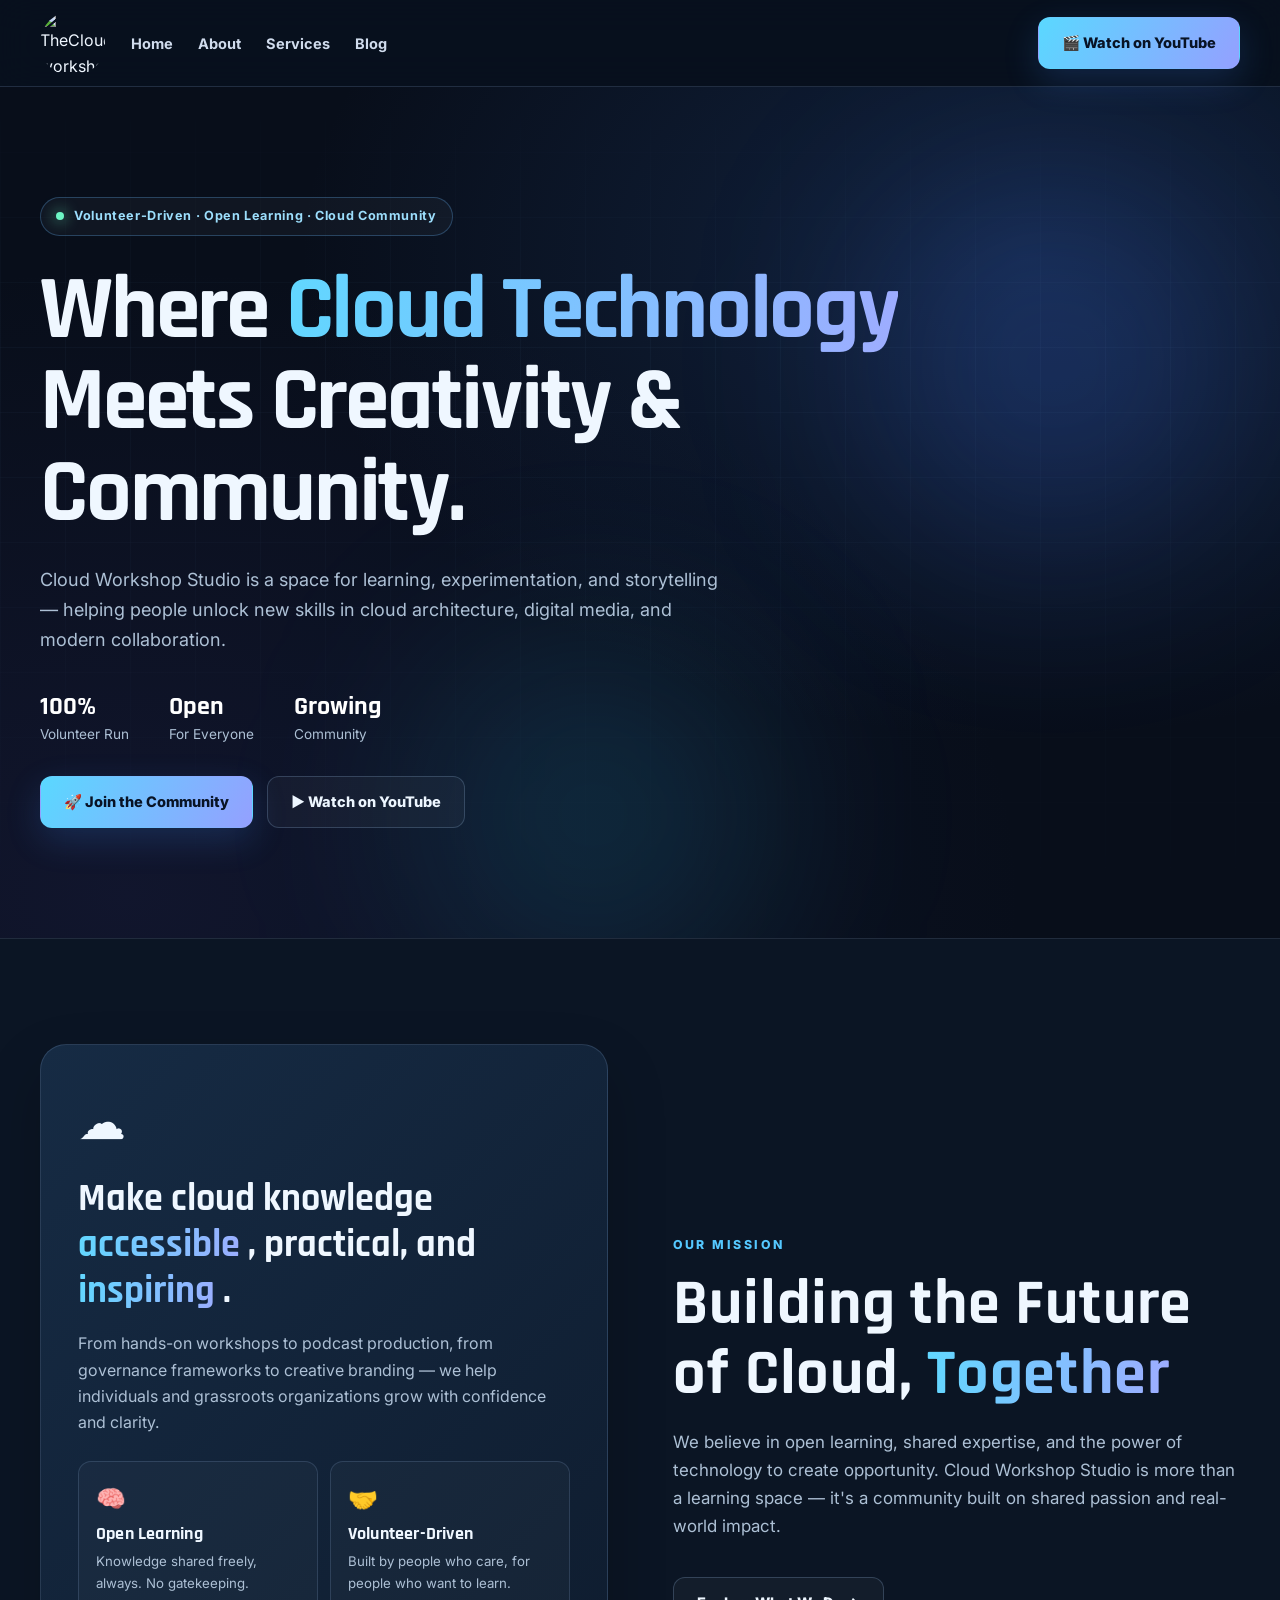
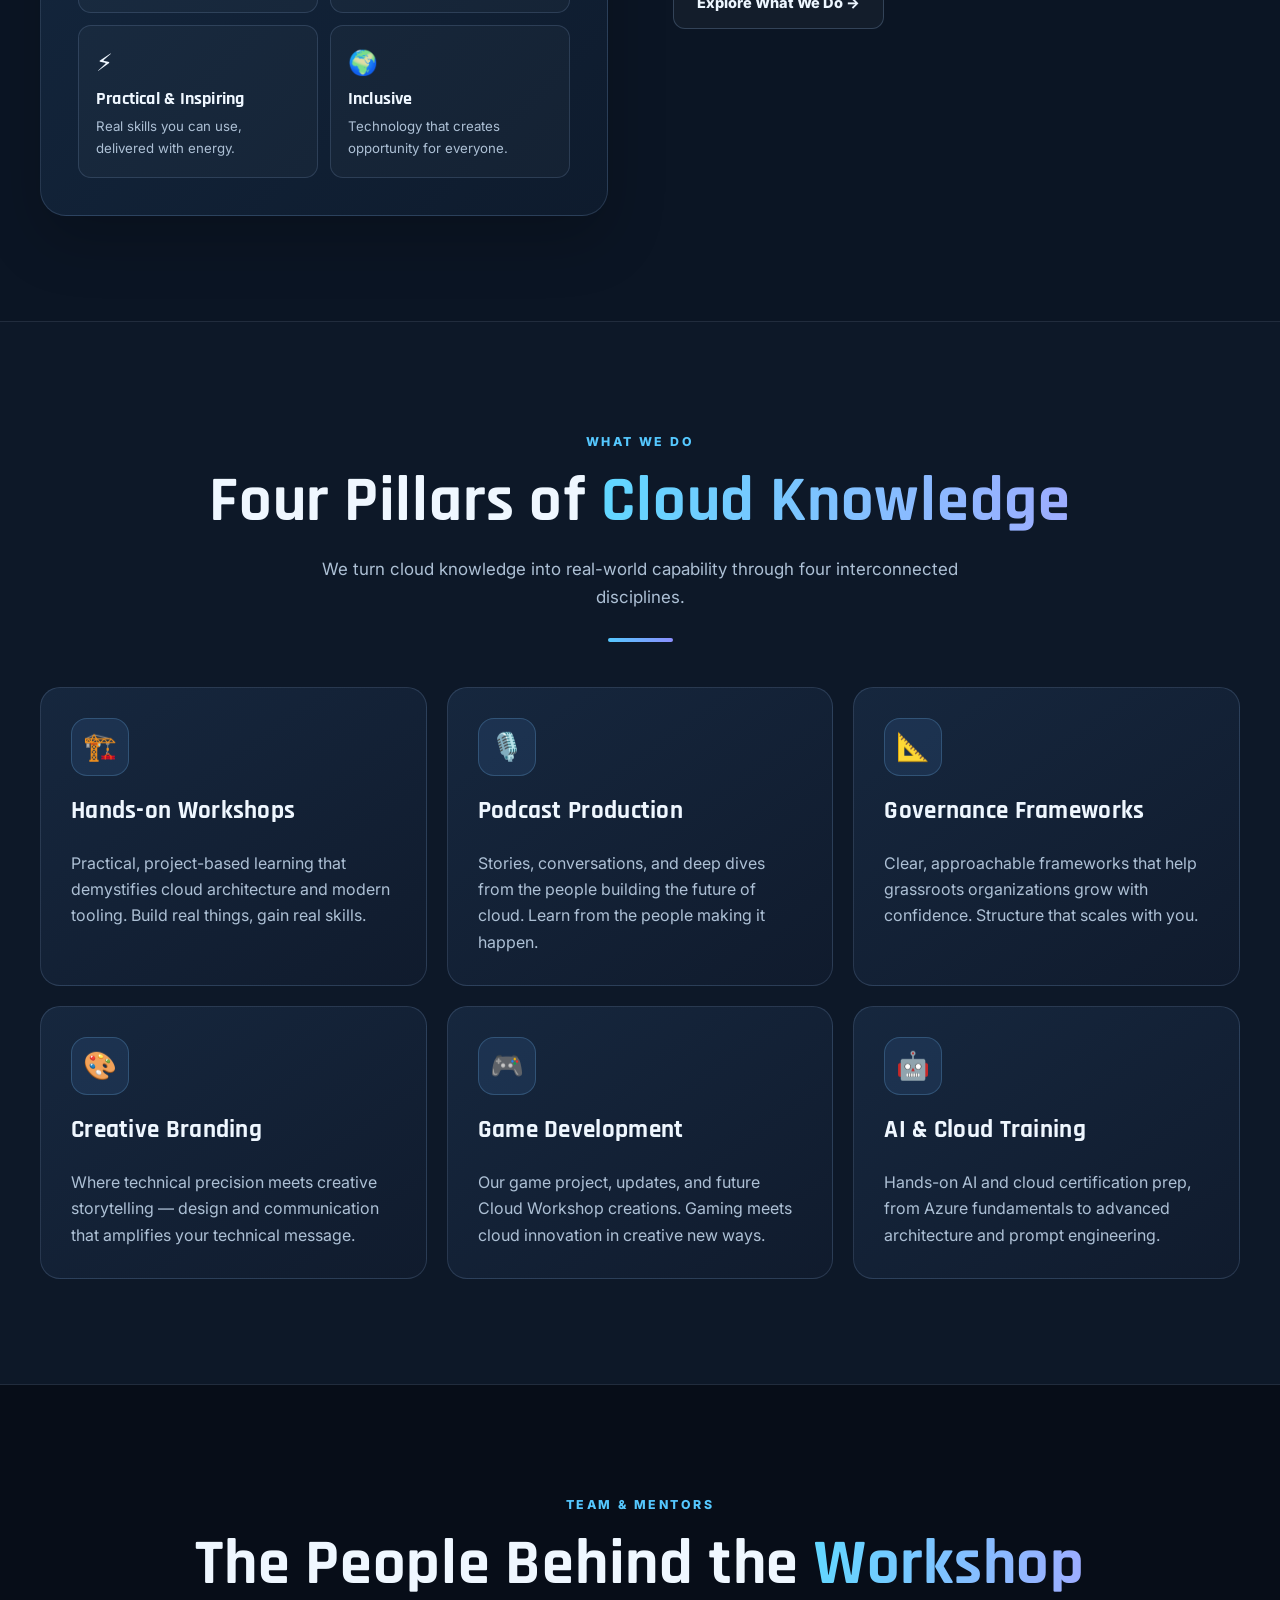
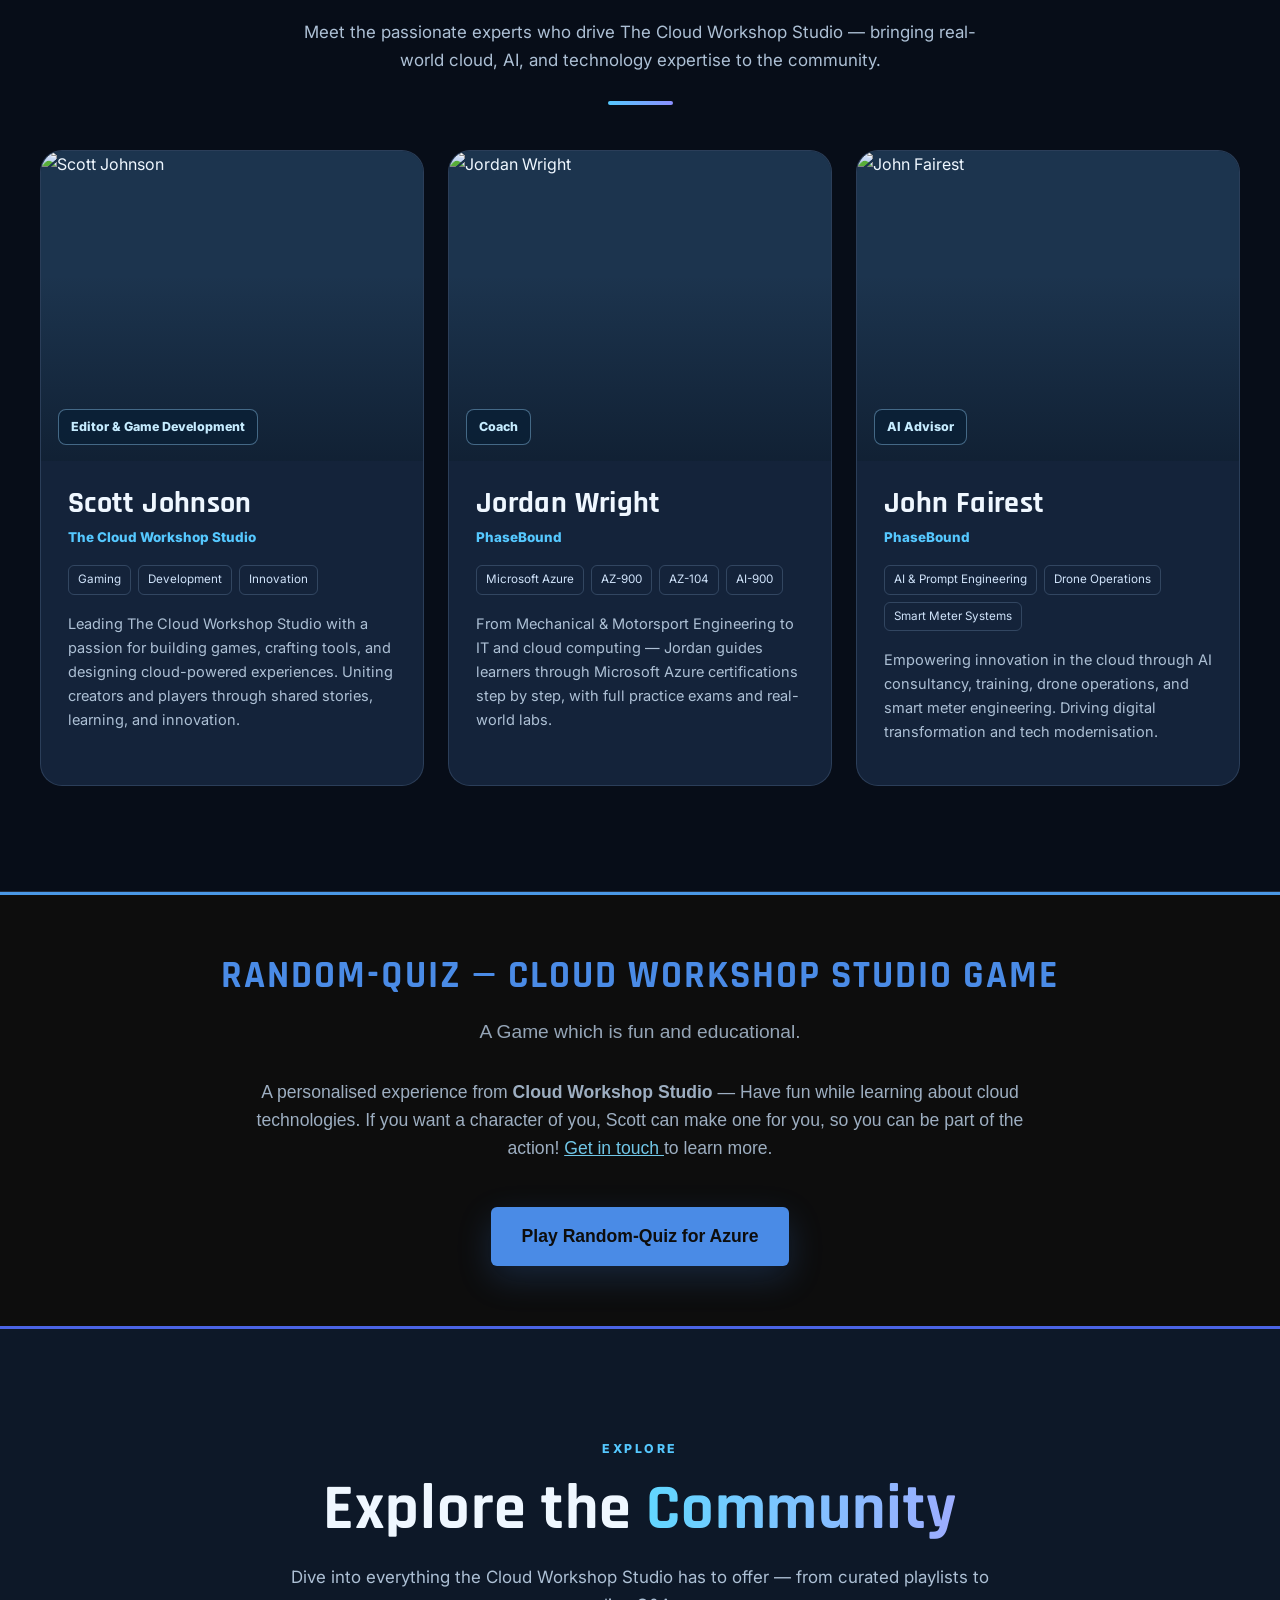
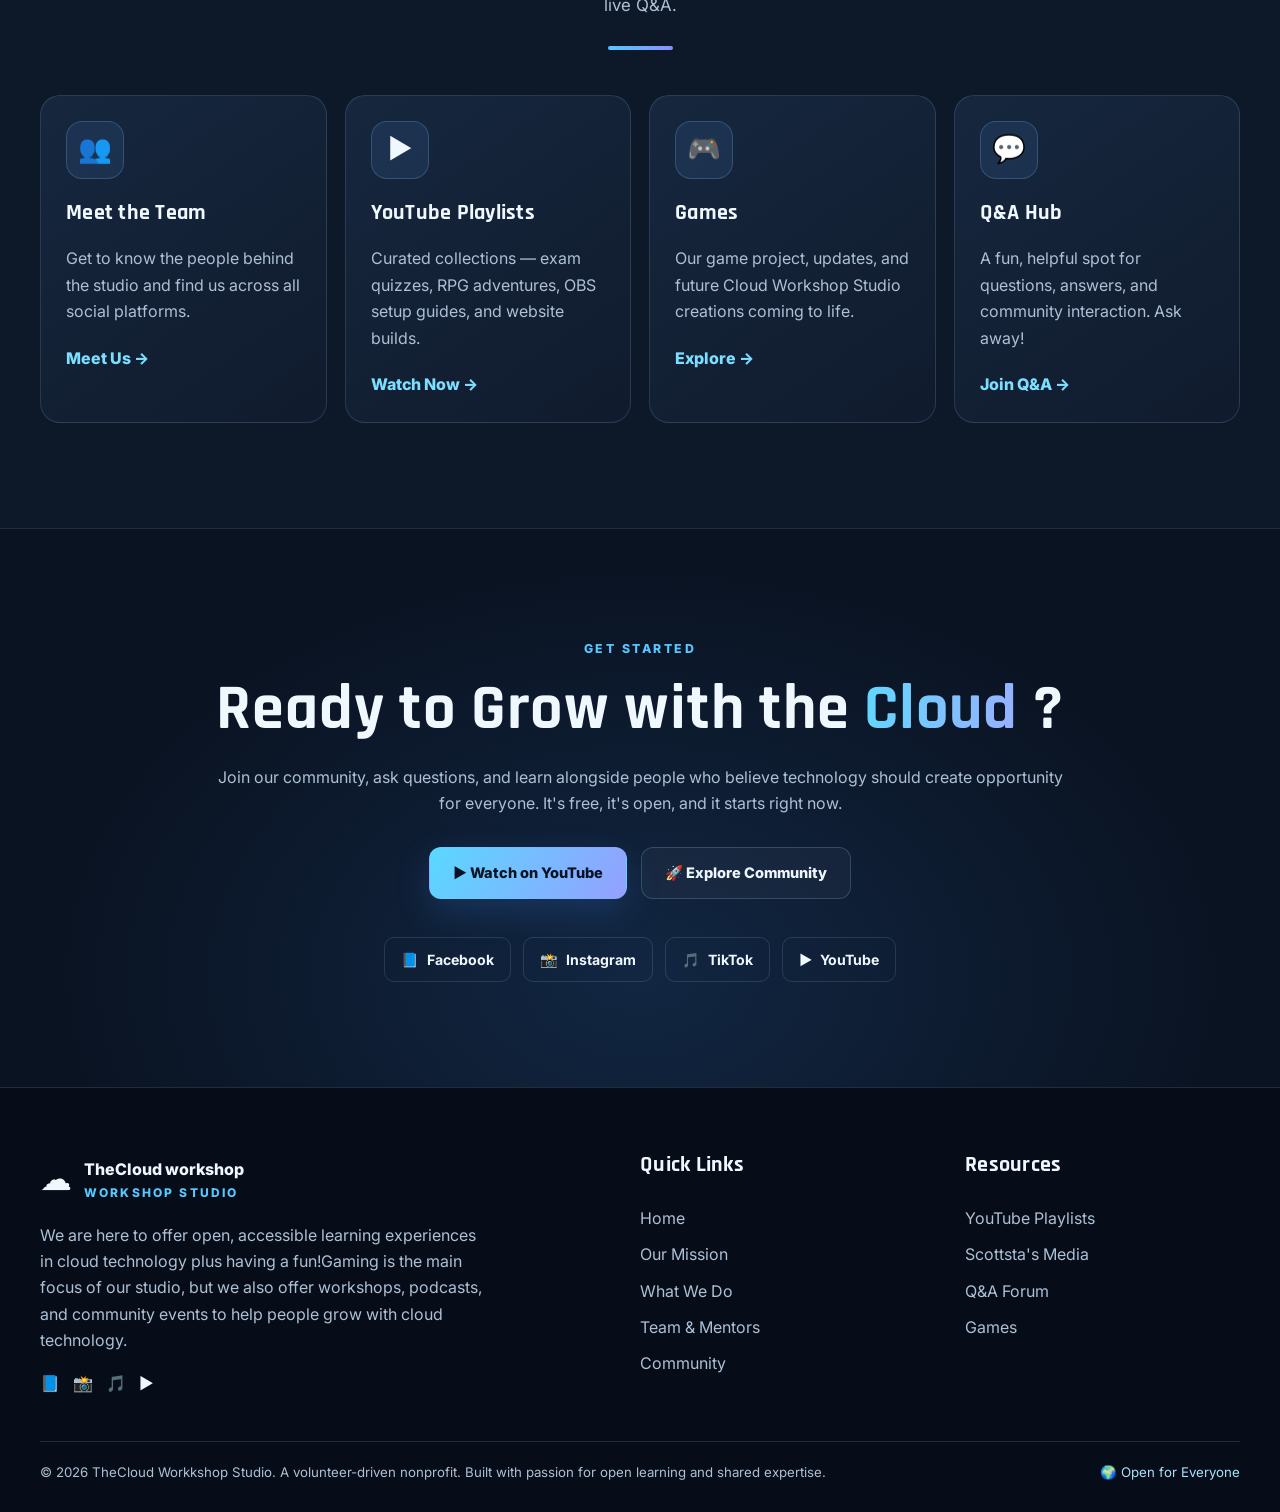
==== index.html @ 45d23521 "Add files via upload" ====
<!DOCTYPE html>
<html lang="en-GB">
<head>
<meta charset="UTF-8">
<meta name="viewport" content="width=device-width,initial-scale=1">
<meta name="theme-color" content="#070d18">
<meta name="description" content="Cloud Workshop Studio — volunteer-driven cloud learning, AI, games and creative community projects.">
<title>Cloud Workshop Studio — Learn, Create, Connect</title>
<link rel="preconnect" href="https://fonts.googleapis.com">
<link rel="preconnect" href="https://fonts.gstatic.com" crossorigin>
<link href="https://fonts.googleapis.com/css2?family=Rajdhani:wght@400;600;700&family=Inter:wght@400;500;600;700;800&display=swap" rel="stylesheet">
<link rel="stylesheet" href="style.css">
</head>
<body>
<a class="skip-link" href="#main-content">Skip to content</a>
<header id="site-header" role="banner">
 <div class="container header-inner">
  <!-- Logo -->
  <a class="site-logo" href="https://thecloudworkshop.uk/" rel="home">
   <img alt="TheCloud workshop" class="custom-logo" decoding="async" fetchpriority="high" height="718" sizes="(max-width: 731px) 100vw, 731px" src="https://thecloudworkshop.uk/wp-content/uploads/2026/04/cropped-facebook_1773425341973_7438285005540199320.jpg" srcset="https://thecloudworkshop.uk/wp-content/uploads/2026/04/cropped-facebook_1773425341973_7438285005540199320.jpg 731w, https://thecloudworkshop.uk/wp-content/uploads/2026/04/cropped-facebook_1773425341973_7438285005540199320-300x295.jpg 300w" width="731"/>
  </a>
  <!-- Primary Navigation -->
  <nav aria-label="Primary Menu" id="primary-nav" role="navigation">
   <ul class="menu" id="primary-menu">
    <li class="home menu-item menu-item-type-custom menu-item-object-custom current-menu-item current_page_item menu-item-home menu-item-33" id="menu-item-33">
     <a aria-current="page" href="https://thecloudworkshop.uk/" onclick="return true">
      Home
     </a>
    </li>
    <li class="about menu-item menu-item-type-custom menu-item-object-custom menu-item-34" id="menu-item-34">
     <a href="https://thecloudworkshop.uk/about/" onclick="return true">
      About
     </a>
    </li>
    <li class="services menu-item menu-item-type-custom menu-item-object-custom menu-item-has-children menu-item-35" id="menu-item-35">
     <a href="https://thecloudworkshop.uk/services/" onclick="return true">
      Services
     </a>
     <ul class="sub-menu">
      <li class="menu-item menu-item-type-post_type menu-item-object-page menu-item-64" id="menu-item-64">
       <a href="https://thecloudworkshop.uk/instructor-registration/" onclick="return true">
        Instructor Registration
       </a>
      </li>
      <li class="menu-item menu-item-type-post_type menu-item-object-page menu-item-65" id="menu-item-65">
       <a href="https://thecloudworkshop.uk/student-registration/" onclick="return true">
        Student Registration
       </a>
      </li>
     </ul>
    </li>
    <li class="blog menu-item menu-item-type-custom menu-item-object-custom menu-item-36" id="menu-item-36">
     <a href="https://thecloudworkshop.uk/blog/" onclick="return true">
      Blog
     </a>
    </li>
   </ul>
  </nav>
  <!-- CTA + Hamburger -->
  <div class="nav-cta">
   <a class="btn btn-primary" href="https://www.youtube.com/@thecloudworkshop" rel="noopener noreferrer" target="_blank">
    🎬 Watch on YouTube
   </a>
  </div>
  <button aria-expanded="false" aria-label="Toggle menu" class="hamburger" id="hamburger" type="button">
   <span>
   </span>
   <span>
   </span>
   <span>
   </span>
  </button>
 </div>
</header>

<main id="main-content" role="main">
 <!-- =============================================
HERO SECTION
============================================= -->
 <section id="hero">
  <div class="hero-bg">
   <div class="hero-orb hero-orb-1">
   </div>
   <div class="hero-orb hero-orb-2">
   </div>
   <div class="hero-grid">
   </div>
  </div>
  <div class="container">
   <div class="hero-content">
    <div class="hero-badge">
     <span class="dot">
     </span>
     Volunteer-Driven · Open Learning · Cloud Community
    </div>
    <h1 class="hero-title">
     Where
     <span class="line-blue">
      Cloud Technology
     </span>
     <br/>
     Meets Creativity &amp;
     <br/>
     Community.
    </h1>
    <p class="hero-desc">
     Cloud Workshop Studio is a space for learning, experimentation, and storytelling —
helping people unlock new skills in cloud architecture, digital media, and modern collaboration.
    </p>
    <div class="hero-stats">
     <div class="hero-stat">
      <span class="number">
       100%
      </span>
      <span class="label">
       Volunteer Run
      </span>
     </div>
     <div class="hero-stat">
      <span class="number">
       Open
      </span>
      <span class="label">
       For Everyone
      </span>
     </div>
     <div class="hero-stat">
      <span class="number">
       Growing
      </span>
      <span class="label">
       Community
      </span>
     </div>
    </div>
    <div class="hero-actions">
     <a class="btn btn-primary" href="#community">
      🚀 Join the Community
     </a>
     <a class="btn btn-outline" href="https://www.youtube.com/@thecloudworkshop" rel="noopener noreferrer" target="_blank">
      ▶️ Watch on YouTube
     </a>
    </div>
   </div>
  </div>
  <div aria-hidden="true" class="hero-scroll">
   <span>
    Scroll
   </span>
   <span class="arrow">
   </span>
  </div>
 </section>
 <div class="divider">
 </div>
 <!-- =============================================
MISSION SECTION
============================================= -->
 <section class="section section-dark" id="mission">
  <div class="container">
   <div class="mission-grid">
    <!-- Visual / Card -->
    <div class="mission-visual">
     <div class="mission-card">
      <div class="mission-icon">
       ☁️
      </div>
      <div class="mission-quote">
       Make cloud knowledge
       <span class="highlight">
        accessible
       </span>
       ,
practical, and
       <span class="highlight">
        inspiring
       </span>
       .
      </div>
      <p>
       From hands-on workshops to podcast production, from governance frameworks
to creative branding — we help individuals and grassroots organizations
grow with confidence and clarity.
      </p>
      <div class="pillars-grid">
       <div class="pillar-item">
        <div class="pillar-icon">
         🧠
        </div>
        <h4>
         Open Learning
        </h4>
        <p>
         Knowledge shared freely, always. No gatekeeping.
        </p>
       </div>
       <div class="pillar-item">
        <div class="pillar-icon">
         🤝
        </div>
        <h4>
         Volunteer-Driven
        </h4>
        <p>
         Built by people who care, for people who want to learn.
        </p>
       </div>
       <div class="pillar-item">
        <div class="pillar-icon">
         ⚡
        </div>
        <h4>
         Practical &amp; Inspiring
        </h4>
        <p>
         Real skills you can use, delivered with energy.
        </p>
       </div>
       <div class="pillar-item">
        <div class="pillar-icon">
         🌍
        </div>
        <h4>
         Inclusive
        </h4>
        <p>
         Technology that creates opportunity for everyone.
        </p>
       </div>
      </div>
     </div>
    </div>
    <!-- Text Content -->
    <div class="mission-text">
     <span class="section-label">
      Our Mission
     </span>
     <h2 class="section-title">
      Building the Future of Cloud,
      <span class="gradient-text">
       Together
      </span>
     </h2>
     <p class="section-subtitle">
      We believe in open learning, shared expertise, and the power of technology
to create opportunity. Cloud Workshop Studio is more than a learning space —
it's a community built on shared passion and real-world impact.
     </p>
     <a class="btn btn-outline" href="#what-we-do">
      Explore What We Do →
     </a>
    </div>
   </div>
  </div>
 </section>
 <div class="divider">
 </div>
 <!-- =============================================
WHAT WE DO
============================================= -->
 <section class="section section-deeper" id="what-we-do">
  <div class="container">
   <div class="text-center">
    <span class="section-label">
     What We Do
    </span>
    <h2 class="section-title">
     Four Pillars of
     <span class="gradient-text">
      Cloud Knowledge
     </span>
    </h2>
    <p class="section-subtitle mx-auto">
     We turn cloud knowledge into real-world capability through four interconnected disciplines.
    </p>
    <div class="accent-bar">
    </div>
   </div>
   <div class="services-grid">
    <div class="service-card">
     <div class="service-icon">
      🏗️
     </div>
     <h3>
      Hands-on Workshops
     </h3>
     <p>
      Practical, project-based learning that demystifies cloud architecture and modern tooling. Build real things, gain real skills.
     </p>
    </div>
    <div class="service-card">
     <div class="service-icon">
      🎙️
     </div>
     <h3>
      Podcast Production
     </h3>
     <p>
      Stories, conversations, and deep dives from the people building the future of cloud. Learn from the people making it happen.
     </p>
    </div>
    <div class="service-card">
     <div class="service-icon">
      📐
     </div>
     <h3>
      Governance Frameworks
     </h3>
     <p>
      Clear, approachable frameworks that help grassroots organizations grow with confidence. Structure that scales with you.
     </p>
    </div>
    <div class="service-card">
     <div class="service-icon">
      🎨
     </div>
     <h3>
      Creative Branding
     </h3>
     <p>
      Where technical precision meets creative storytelling — design and communication that amplifies your technical message.
     </p>
    </div>
    <div class="service-card">
     <div class="service-icon">
      🎮
     </div>
     <h3>
      Game Development
     </h3>
     <p>
      Our game project, updates, and future Cloud Workshop creations. Gaming meets cloud innovation in creative new ways.
     </p>
    </div>
    <div class="service-card">
     <div class="service-icon">
      🤖
     </div>
     <h3>
      AI &amp; Cloud Training
     </h3>
     <p>
      Hands-on AI and cloud certification prep, from Azure fundamentals to advanced architecture and prompt engineering.
     </p>
    </div>
   </div>
  </div>
 </section>
 <div class="divider">
 </div>
 <!-- =============================================
TEAM & MENTORS
============================================= -->
 <section class="section" id="team">
  <div class="container">
   <div class="text-center">
    <span class="section-label">
     Team &amp; Mentors
    </span>
    <h2 class="section-title">
     The People Behind the
     <span class="gradient-text">
      Workshop
     </span>
    </h2>
    <p class="section-subtitle mx-auto">
     Meet the passionate experts who drive The Cloud Workshop Studio — bringing real-world cloud, AI, and technology expertise to the community.
    </p>
    <div class="accent-bar">
    </div>
   </div>
   <div class="team-grid">
    <div class="team-card">
     <div class="team-img-wrap">
      <img alt="Scott Johnson" loading="lazy" src="assets/scott-johnson.jpg"/>
      <div class="team-img-overlay">
      </div>
      <span class="team-badge">
       Editor &amp; Game Development
      </span>
     </div>
     <div class="team-info">
      <h3>
       Scott Johnson
       <small style="color:var(--accent-blue); font-size:0.7em;">
       </small>
      </h3>
      <div class="team-company">
       The Cloud Workshop Studio
      </div>
      <div class="team-tags">
       <span class="team-tag">
        Gaming
       </span>
       <span class="team-tag">
        Development
       </span>
       <span class="team-tag">
        Innovation
       </span>
      </div>
      <p class="team-bio">
       Leading The Cloud Workshop Studio with a passion for building games, crafting tools, and designing cloud-powered experiences. Uniting creators and players through shared stories, learning, and innovation.
      </p>
     </div>
    </div>
    <div class="team-card">
     <div class="team-img-wrap">
      <img alt="Jordan Wright" loading="lazy" src="https://thecloudworkshop.uk/wp-content/themes/cloudworkshop-theme/images/jordan-cloud.jpg"/>
      <div class="team-img-overlay">
      </div>
      <span class="team-badge">
       Coach
      </span>
     </div>
     <div class="team-info">
      <h3>
       Jordan Wright
      </h3>
      <div class="team-company">
       PhaseBound
      </div>
      <div class="team-tags">
       <span class="team-tag">
        Microsoft Azure
       </span>
       <span class="team-tag">
        AZ-900
       </span>
       <span class="team-tag">
        AZ-104
       </span>
       <span class="team-tag">
        AI-900
       </span>
      </div>
      <p class="team-bio">
       From Mechanical &amp; Motorsport Engineering to IT and cloud computing — Jordan guides learners through Microsoft Azure certifications step by step, with full practice exams and real-world labs.
      </p>
     </div>
    </div>
    <div class="team-card">
     <div class="team-img-wrap">
      <img alt="John Fairest" loading="lazy" src="https://thecloudworkshop.uk/wp-content/themes/cloudworkshop-theme/images/john-cloud.jpg"/>
      <div class="team-img-overlay">
      </div>
      <span class="team-badge">
       AI Advisor
      </span>
     </div>
     <div class="team-info">
      <h3>
       John Fairest
      </h3>
      <div class="team-company">
       PhaseBound
      </div>
      <div class="team-tags">
       <span class="team-tag">
        AI &amp; Prompt Engineering
       </span>
       <span class="team-tag">
        Drone Operations
       </span>
       <span class="team-tag">
        Smart Meter Systems
       </span>
      </div>
      <p class="team-bio">
       Empowering innovation in the cloud through AI consultancy, training, drone operations, and smart meter engineering. Driving digital transformation and tech modernisation.
      </p>
     </div>
    </div>
   </div>
  </div>
 </section>
 <div class="divider">
 </div>
 <section class="cws-trailer">
  <div class="cws-wrapper">
   <h2 class="cws-heading">
    Random-Quiz — Cloud Workshop Studio Game
   </h2>
   <p class="cws-tagline">
    A Game which is fun and educational.
   </p>
   <p class="cws-description">
    A personalised experience from
    <strong>
     Cloud Workshop Studio
    </strong>
    — 
Have fun while learning about cloud technologies. If you want a character of you, Scott can make one for you, so you can be part of the action!
    <a href="mailto:scott@thecloudworkshop.uk">
     Get in touch
    </a>
    to learn more.
   </p>
   <a class="cws-button" href="https://scottsta.itch.io/random-quiz">
    Play Random-Quiz for Azure
   </a>
  </div>
 </section>
 <style>
  .cws-trailer {
background: #0d0d0d;
padding: 60px 20px;
color: #f2f2f2;
font-family: 'Segoe UI', sans-serif;
text-align: center;
border-top: 3px solid #4a98e6;
border-bottom: 3px solid #4a64e6;
}

.cws-wrapper {
max-width: 900px;
margin: 0 auto;
}

.cws-heading {
font-size: 2.4rem;
margin-bottom: 10px;
color: #4a8be6;
text-transform: uppercase;
letter-spacing: 2px;
}

.cws-tagline {
font-size: 1.2rem;
margin-bottom: 30px;
opacity: 0.85;
}

.cws-video {
position: relative;
width: 100%;
padding-bottom: 56.25%;
height: 0;
margin-bottom: 30px;
}

.cws-video iframe {
position: absolute;
top: 0;
left: 0;
width: 100%;
height: 100%;
border-radius: 10px;
box-shadow: 0 0 25px rgba(230, 193, 74, 0.4);
}

.cws-description {
font-size: 1.1rem;
margin-bottom: 30px;
opacity: 0.9;
line-height: 1.6;
}

.cws-button {
display: inline-block;
padding: 14px 30px;
background: #4a8be6;
color: #0d0d0d;
font-weight: bold;
text-decoration: none;
border-radius: 6px;
transition: 0.2s ease;
font-size: 1.1rem;
}

.cws-button:hover {
background: #6e79f5;
transform: translateY(-3px);
}
 </style>
 <!-- =============================================
COMMUNITY / EXPLORE
============================================= -->
 <section class="section section-deeper" id="community">
  <div class="container">
   <div class="text-center">
    <span class="section-label">
     Explore
    </span>
    <h2 class="section-title">
     Explore the
     <span class="gradient-text">
      Community
     </span>
    </h2>
    <p class="section-subtitle mx-auto">
     Dive into everything the Cloud Workshop Studio has to offer — from curated playlists to live Q&amp;A.
    </p>
    <div class="accent-bar">
    </div>
   </div>
   <div class="community-grid">
    <div class="community-card">
     <div class="comm-icon">
      👥
     </div>
     <h3>
      Meet the Team
     </h3>
     <p>
      Get to know the people behind the studio and find us across all social platforms.
     </p>
     <a class="comm-link" href="#team">
      Meet Us →
     </a>
    </div>
    <div class="community-card">
     <div class="comm-icon">
      ▶️
     </div>
     <h3>
      YouTube Playlists
     </h3>
     <p>
      Curated collections — exam quizzes, RPG adventures, OBS setup guides, and website builds.
     </p>
     <a class="comm-link" href="https://www.youtube.com/@thecloudworkshop" rel="noopener" target="_blank">
      Watch Now →
     </a>
    </div>
    <div class="community-card">
     <div class="comm-icon">
      🎮
     </div>
     <h3>
      Games
     </h3>
     <p>
      Our game project, updates, and future Cloud Workshop Studio creations coming to life.
     </p>
     <a class="comm-link" href="https://mango-sea-0b57ddb03.1.azurestaticapps.net" rel="noopener" target="_blank">
      Explore →
     </a>
    </div>
    <div class="community-card">
     <div class="comm-icon">
      💬
     </div>
     <h3>
      Q&amp;A Hub
     </h3>
     <p>
      A fun, helpful spot for questions, answers, and community interaction. Ask away!
     </p>
     <a class="comm-link" href="https://www.youtube.com/@thecloudworkshop" rel="noopener" target="_blank">
      Join Q&amp;A →
     </a>
    </div>
   </div>
  </div>
 </section>
 <div class="divider">
 </div>
 <!-- =============================================
CTA SECTION
============================================= -->
 <section class="section" id="cta">
  <div class="cta-orbs">
   <div class="cta-orb cta-orb-1">
   </div>
   <div class="cta-orb cta-orb-2">
   </div>
  </div>
  <div class="container">
   <div class="cta-inner">
    <span class="section-label">
     Get Started
    </span>
    <h2 class="section-title">
     Ready to Grow with the
     <span class="gradient-text">
      Cloud
     </span>
     ?
    </h2>
    <p>
     Join our community, ask questions, and learn alongside people who believe
technology should create opportunity for everyone. It's free, it's open,
and it starts right now.
    </p>
    <div class="cta-actions">
     <a class="btn btn-primary" href="https://www.youtube.com/@thecloudworkshop" rel="noopener noreferrer" target="_blank">
      ▶️ Watch on YouTube
     </a>
     <a class="btn btn-outline" href="#community">
      🚀 Explore Community
     </a>
    </div>
    <div class="cta-social">
     <a class="social-link" href="https://www.facebook.com/profile.php?id=61584881055582" rel="noopener" target="_blank">
      <span class="social-icon">
       📘
      </span>
      Facebook
     </a>
     <a class="social-link" href="https://www.instagram.com/tcworkshopstudio" rel="noopener" target="_blank">
      <span class="social-icon">
       📸
      </span>
      Instagram
     </a>
     <a class="social-link" href="https://www.tiktok.com/@thecloudworkshopstudio" rel="noopener" target="_blank">
      <span class="social-icon">
       🎵
      </span>
      TikTok
     </a>
     <a class="social-link" href="https://www.youtube.com/@thecloudworkshop" rel="noopener" target="_blank">
      <span class="social-icon">
       ▶️
      </span>
      YouTube
     </a>
    </div>
   </div>
  </div>
 </section>
</main>

<footer id="colophon" role="contentinfo">
 <div class="container">
  <div class="footer-grid">
   <!-- Brand Column -->
   <div class="footer-brand">
    <a class="site-logo" href="https://thecloudworkshop.uk/">
     <div class="logo-icon">
      ☁️
     </div>
     <div class="logo-text">
      <span class="name">
       TheCloud workshop
      </span>
      <span class="tagline">
       Workshop Studio
      </span>
     </div>
    </a>
    <p>
     We are here to offer open, accessible learning experiences in cloud technology plus having a fun!Gaming
is the main focus of our studio, but we also offer workshops, podcasts, 
and community events to help people grow with cloud technology.
    </p>
    <div class="footer-social">
     <a href="https://www.facebook.com/profile.php?id=61584881055582" rel="noopener" target="_blank" title="Facebook">
      📘
     </a>
     <a href="https://www.instagram.com/tcworkshopstudio" rel="noopener" target="_blank" title="Instagram">
      📸
     </a>
     <a href="https://www.tiktok.com/@thecloudworkshopstudio" rel="noopener" target="_blank" title="TikTok">
      🎵
     </a>
     <a href="https://www.youtube.com/@thecloudworkshop" rel="noopener" target="_blank" title="YouTube">
      ▶️
     </a>
    </div>
   </div>
   <!-- Quick Links -->
   <div class="footer-col">
    <h4>
     Quick Links
    </h4>
    <ul>
     <li>
      <a href="https://thecloudworkshop.uk/">
       Home
      </a>
     </li>
     <li>
      <a href="#mission">
       Our Mission
      </a>
     </li>
     <li>
      <a href="#what-we-do">
       What We Do
      </a>
     </li>
     <li>
      <a href="#team">
       Team &amp; Mentors
      </a>
     </li>
     <li>
      <a href="#community">
       Community
      </a>
     </li>
    </ul>
   </div>
   <!-- Resources -->
   <div class="footer-col">
    <h4>
     Resources
    </h4>
    <ul>
     <li>
      <a href="https://www.youtube.com/@thecloudworkshop" rel="noopener" target="_blank">
       YouTube Playlists
      </a>
     </li>
     <li>
      <a href="https://mango-sea-0b57ddb03.1.azurestaticapps.net" rel="noopener" target="_blank">
       Scottsta's Media
      </a>
     </li>
     <li>
      <a href="#community">
       Q&amp;A Forum
      </a>
     </li>
     <li>
      <a href="#community">
       Games
      </a>
     </li>
    </ul>
   </div>
  </div>
  <!-- /.footer-grid -->
  <div class="footer-bottom">
   <p>
    © 2026 TheCloud Workkshop Studio. A volunteer-driven nonprofit.
Built with passion for open learning and shared expertise.
   </p>
   <span class="footer-nonprofit">
    🌍 Open for Everyone
   </span>
  </div>
 </div>
 <!-- /.container -->
</footer>

<script>
const menuButton=document.getElementById('hamburger');
const navigation=document.getElementById('primary-nav');
if(menuButton && navigation){
 menuButton.addEventListener('click',()=>{
  const expanded=menuButton.getAttribute('aria-expanded')==='true';
  menuButton.setAttribute('aria-expanded',String(!expanded));
  navigation.classList.toggle('open',!expanded);
 });
 navigation.querySelectorAll('a').forEach(link=>link.addEventListener('click',()=>{
  navigation.classList.remove('open');
  menuButton.setAttribute('aria-expanded','false');
 }));
}
</script>
</body>
</html>
---- style.css ----
:root{--bg:#070d18;--surface:#101d30;--surface2:#14243b;--line:rgba(151,185,225,.18);--text:#eff7ff;--muted:#adc0d5;--blue:#55c8ff;--purple:#8b8fff;--max:1200px}
*{box-sizing:border-box}html{scroll-behavior:smooth;scroll-padding-top:90px}body{margin:0;background:var(--bg);color:var(--text);font-family:Inter,system-ui,-apple-system,Segoe UI,sans-serif;line-height:1.65}a{color:inherit;text-decoration:none}img{max-width:100%;display:block}button{font:inherit}.container,.cws-wrapper{width:min(var(--max),calc(100% - 48px));margin-inline:auto}h1,h2,h3,h4{font-family:Rajdhani,Inter,sans-serif;line-height:1.08;margin-top:0;letter-spacing:.012em}p{color:var(--muted)}.section{padding:105px 0;position:relative}.section-deeper{background:#0d1828}.section-dark{background:#0b1524}.divider{height:1px;background:var(--line)}.text-center{text-align:center}.mx-auto{margin-inline:auto}.section-label{display:inline-block;text-transform:uppercase;letter-spacing:.2em;font-size:.77rem;font-weight:800;color:var(--blue);margin-bottom:15px}.section-title{font-size:clamp(2.6rem,5vw,4.8rem);margin-bottom:20px}.section-subtitle{font-size:1.06rem;max-width:700px}.gradient-text,.highlight,.line-blue{background:linear-gradient(95deg,#61d7ff,#9eacff);-webkit-background-clip:text;background-clip:text;color:transparent}.accent-bar{width:65px;height:4px;margin:26px auto 0;border-radius:9px;background:linear-gradient(90deg,var(--blue),var(--purple))}
.btn,.cws-button{display:inline-flex;align-items:center;justify-content:center;gap:9px;padding:13px 23px;border-radius:12px;border:1px solid transparent;font-weight:800;font-size:.91rem;transition:transform .2s,box-shadow .2s,border-color .2s}.btn:hover,.cws-button:hover{transform:translateY(-3px)}.btn-primary,.cws-button{color:#081325;background:linear-gradient(120deg,#5ad8ff,#94a0ff);box-shadow:0 12px 35px #3c89ef33}.btn-outline{background:#ffffff09;border-color:#7291b055;color:#edf6ff}.btn-outline:hover{border-color:var(--blue)}
#site-header{position:sticky;top:0;z-index:50;background:#08111feb;backdrop-filter:blur(18px);border-bottom:1px solid var(--line)}.header-inner{min-height:86px;display:flex;align-items:center;justify-content:space-between;gap:26px}.site-logo{display:flex;align-items:center;gap:12px}.site-logo img.custom-logo{width:65px;height:65px;border-radius:50%;object-fit:cover}.menu{display:flex;align-items:center;gap:25px;margin:0;padding:0;list-style:none}.menu li{position:relative;list-style:none}.menu a{font-size:.91rem;font-weight:700;color:#d0dced}.menu a:hover{color:var(--blue)}.sub-menu{display:none;position:absolute;top:100%;left:0;background:#12243b;border:1px solid var(--line);padding:15px;min-width:210px;border-radius:12px;z-index:20}.menu li:hover>.sub-menu,.menu li:focus-within>.sub-menu{display:grid;gap:12px}.nav-cta{margin-left:auto}.hamburger{display:none;cursor:pointer;background:transparent;border:1px solid var(--line);border-radius:9px;padding:10px;color:white}.hamburger span{display:block;width:22px;height:2px;margin:4px;background:white}
#hero{min-height:670px;display:flex;align-items:center;position:relative;isolation:isolate;overflow:hidden;padding:110px 0;background:radial-gradient(ellipse at 80% 20%,#244b8755,transparent 50%),radial-gradient(ellipse at 10% 95%,#35347933,transparent 55%),#080e1a}#hero:after{content:'';position:absolute;inset:0;z-index:-1;opacity:.13;background-image:linear-gradient(#8dcaff45 1px,transparent 1px),linear-gradient(90deg,#8dcaff45 1px,transparent 1px);background-size:65px 65px;mask-image:linear-gradient(to bottom,transparent,black 30%,transparent)}.hero-bg{position:absolute;inset:0;pointer-events:none;z-index:-1}.hero-orb{position:absolute;width:350px;height:350px;border-radius:50%;filter:blur(100px);background:#447bff35;right:4%;top:12%}.hero-orb-2{right:40%;top:65%;background:#2bd7ff20}.hero-content{max-width:950px}.hero-badge{display:inline-flex;align-items:center;gap:10px;color:#9cdefc;border:1px solid #5fa8e84f;border-radius:99px;padding:8px 15px;background:#ffffff09;font-size:.79rem;font-weight:700;letter-spacing:.05em}.hero-badge .dot{width:8px;height:8px;border-radius:50%;background:#6df5c4;box-shadow:0 0 15px #6df5c4}.hero-title{font-size:clamp(3.7rem,7vw,7.2rem);line-height:1.02;letter-spacing:-.025em;margin:30px 0 25px}.hero-desc{font-size:1.13rem;max-width:690px}.hero-actions,.cta-actions{display:flex;gap:14px;flex-wrap:wrap;margin-top:30px}.hero-stats{display:flex;flex-wrap:wrap;gap:40px;margin-top:35px}.hero-stat .number{display:block;font:700 1.65rem Rajdhani,sans-serif;color:#fff}.hero-stat .label{display:block;color:var(--muted);font-size:.85rem}.hero-scroll{display:none}
.mission-grid{display:grid;grid-template-columns:1fr 1fr;gap:65px;align-items:center}.mission-card{padding:37px;border:1px solid var(--line);border-radius:26px;background:linear-gradient(135deg,#162b44,#0e1b2d);box-shadow:0 25px 60px #0003}.mission-icon{font-size:3rem}.mission-quote{font:700 clamp(1.8rem,3vw,3rem)/1.2 Rajdhani,sans-serif;margin:15px 0}.pillars-grid{display:grid;grid-template-columns:1fr 1fr;gap:12px;margin-top:25px}.pillar-item{padding:17px;border:1px solid var(--line);border-radius:13px;background:#ffffff07}.pillar-icon{font-size:1.5rem}.pillar-item h4{font-size:1.1rem;margin:7px 0}.pillar-item p{font-size:.83rem;margin:0}.mission-text .btn{margin-top:20px}
.services-grid{display:grid;grid-template-columns:repeat(3,minmax(0,1fr));gap:20px;margin-top:45px}.service-card,.community-card{padding:30px;border:1px solid var(--line);border-radius:20px;background:linear-gradient(145deg,#16273e,#101b2d);transition:transform .25s,border-color .25s,box-shadow .25s}.service-card:hover,.community-card:hover,.team-card:hover{transform:translateY(-6px);border-color:#6fd3ff90;box-shadow:0 18px 45px #0005}.service-icon,.comm-icon{display:grid;place-items:center;width:58px;height:58px;border-radius:16px;background:#5c9cff1b;border:1px solid #79c9ff39;font-size:1.7rem;margin-bottom:22px}.service-card h3,.community-card h3{font-size:1.55rem}.service-card p,.community-card p{margin-bottom:0}
.team-grid{display:grid;grid-template-columns:repeat(3,minmax(0,1fr));gap:24px;margin-top:45px}.team-card{overflow:hidden;border:1px solid var(--line);border-radius:22px;background:#14233a;transition:transform .25s,border-color .25s,box-shadow .25s}.team-img-wrap{height:310px;position:relative;overflow:hidden;background:#1c344e}.team-img-wrap img{width:100%;height:100%;object-fit:cover;object-position:center 24%}.team-img-overlay{position:absolute;inset:40% 0 0;background:linear-gradient(transparent,#0d1a2bbd);pointer-events:none}.team-badge{position:absolute;bottom:16px;left:17px;padding:7px 12px;border:1px solid #9bd8ff66;border-radius:8px;background:#0b2036db;color:#c6ecff;font-size:.78rem;font-weight:800}.team-info{padding:27px}.team-info h3{font-size:1.9rem;margin-bottom:5px}.team-company{color:var(--blue);font-size:.84rem;font-weight:800}.team-tags{display:flex;flex-wrap:wrap;gap:7px;margin:17px 0}.team-tag{padding:4px 9px;border-radius:6px;border:1px solid #607b9c66;font-size:.73rem;color:#d0e3fa}.team-bio{font-size:.91rem}
.cws-trailer{padding:95px 0;text-align:center;background:radial-gradient(ellipse at center,#1b3d6755,transparent 65%),#0b1524;border-block:1px solid var(--line)}.cws-heading{font-size:clamp(2.4rem,5vw,4.5rem);color:#f3faff}.cws-tagline{font-size:1.25rem}.cws-description{max-width:780px;margin:25px auto}.cws-description a{color:#7cdbff;text-decoration:underline}.cws-button{margin-top:15px}.community-grid{display:grid;grid-template-columns:repeat(4,minmax(0,1fr));gap:18px;margin-top:45px}.community-card{padding:25px}.community-card h3{font-size:1.35rem}.comm-link{display:inline-block;margin-top:20px;color:#7bdfff;font-weight:800}
#cta{text-align:center;overflow:hidden;background:radial-gradient(ellipse at 50% 80%,#214d8255,transparent 65%),#0a1322}#cta .cta-inner{max-width:850px;margin:auto}#cta .cta-actions,#cta .cta-social{justify-content:center}.cta-social{display:flex;gap:12px;flex-wrap:wrap;margin-top:38px}.social-link{padding:10px 16px;border:1px solid var(--line);border-radius:10px;font-weight:700;font-size:.88rem}.social-link:hover{border-color:var(--blue)}.social-icon{margin-right:5px}
#colophon{background:#070d18;border-top:1px solid var(--line);padding:65px 0 28px}.footer-grid{display:grid;grid-template-columns:2fr 1fr 1fr;gap:50px}.footer-brand .site-logo{display:flex;align-items:center;font-weight:800}.logo-icon{font-size:2rem}.logo-text .name,.logo-text .tagline{display:block}.logo-text .tagline{color:var(--blue);font-size:.75rem;letter-spacing:.18em;text-transform:uppercase}.footer-brand p{max-width:450px}.footer-social{display:flex;gap:13px}.footer-col h4{font-size:1.35rem}.footer-col ul{list-style:none;padding:0}.footer-col li{margin-bottom:10px}.footer-col a{color:var(--muted)}.footer-col a:hover{color:var(--blue)}.footer-bottom{margin-top:45px;padding-top:20px;border-top:1px solid var(--line);display:flex;justify-content:space-between;gap:20px;flex-wrap:wrap;font-size:.83rem}.footer-bottom p{margin:0}.footer-nonprofit{color:#a6e3fa}
:focus-visible{outline:3px solid #6de1ff;outline-offset:4px}.skip-link{position:absolute;left:-9999px}.skip-link:focus{left:10px;top:10px;z-index:100;background:white;color:black;padding:10px}
@media(max-width:1050px){.mission-grid{gap:35px}.services-grid,.team-grid{grid-template-columns:repeat(2,minmax(0,1fr))}.community-grid{grid-template-columns:repeat(2,minmax(0,1fr))}.nav-cta{display:none}}
@media(max-width:740px){.container,.cws-wrapper{width:calc(100% - 32px)}.header-inner{min-height:76px}.site-logo img.custom-logo{width:56px;height:56px}#primary-nav{display:none;position:absolute;left:0;right:0;top:76px;background:#0d1c30;border-bottom:1px solid var(--line);padding:20px 25px}#primary-nav.open{display:block}.menu{display:flex;flex-direction:column;align-items:stretch;gap:15px}.sub-menu{position:static;display:grid;margin-top:8px}.hamburger{display:block;margin-left:auto}.hero-title{font-size:clamp(3.1rem,12vw,5rem)}#hero{min-height:auto;padding:85px 0}.hero-stats{gap:25px}.section{padding:75px 0}.mission-grid,.services-grid,.team-grid,.community-grid,.footer-grid{grid-template-columns:1fr}.mission-card{padding:25px}.team-img-wrap{height:330px}.footer-grid{gap:25px}.cta-actions .btn,.hero-actions .btn{width:100%}}
@media(max-width:410px){.pillars-grid{grid-template-columns:1fr}.hero-stats{gap:16px}.hero-stat{min-width:80px}}
@media(prefers-reduced-motion:reduce){html{scroll-behavior:auto}*,*:before,*:after{transition:none!important;animation:none!important}}
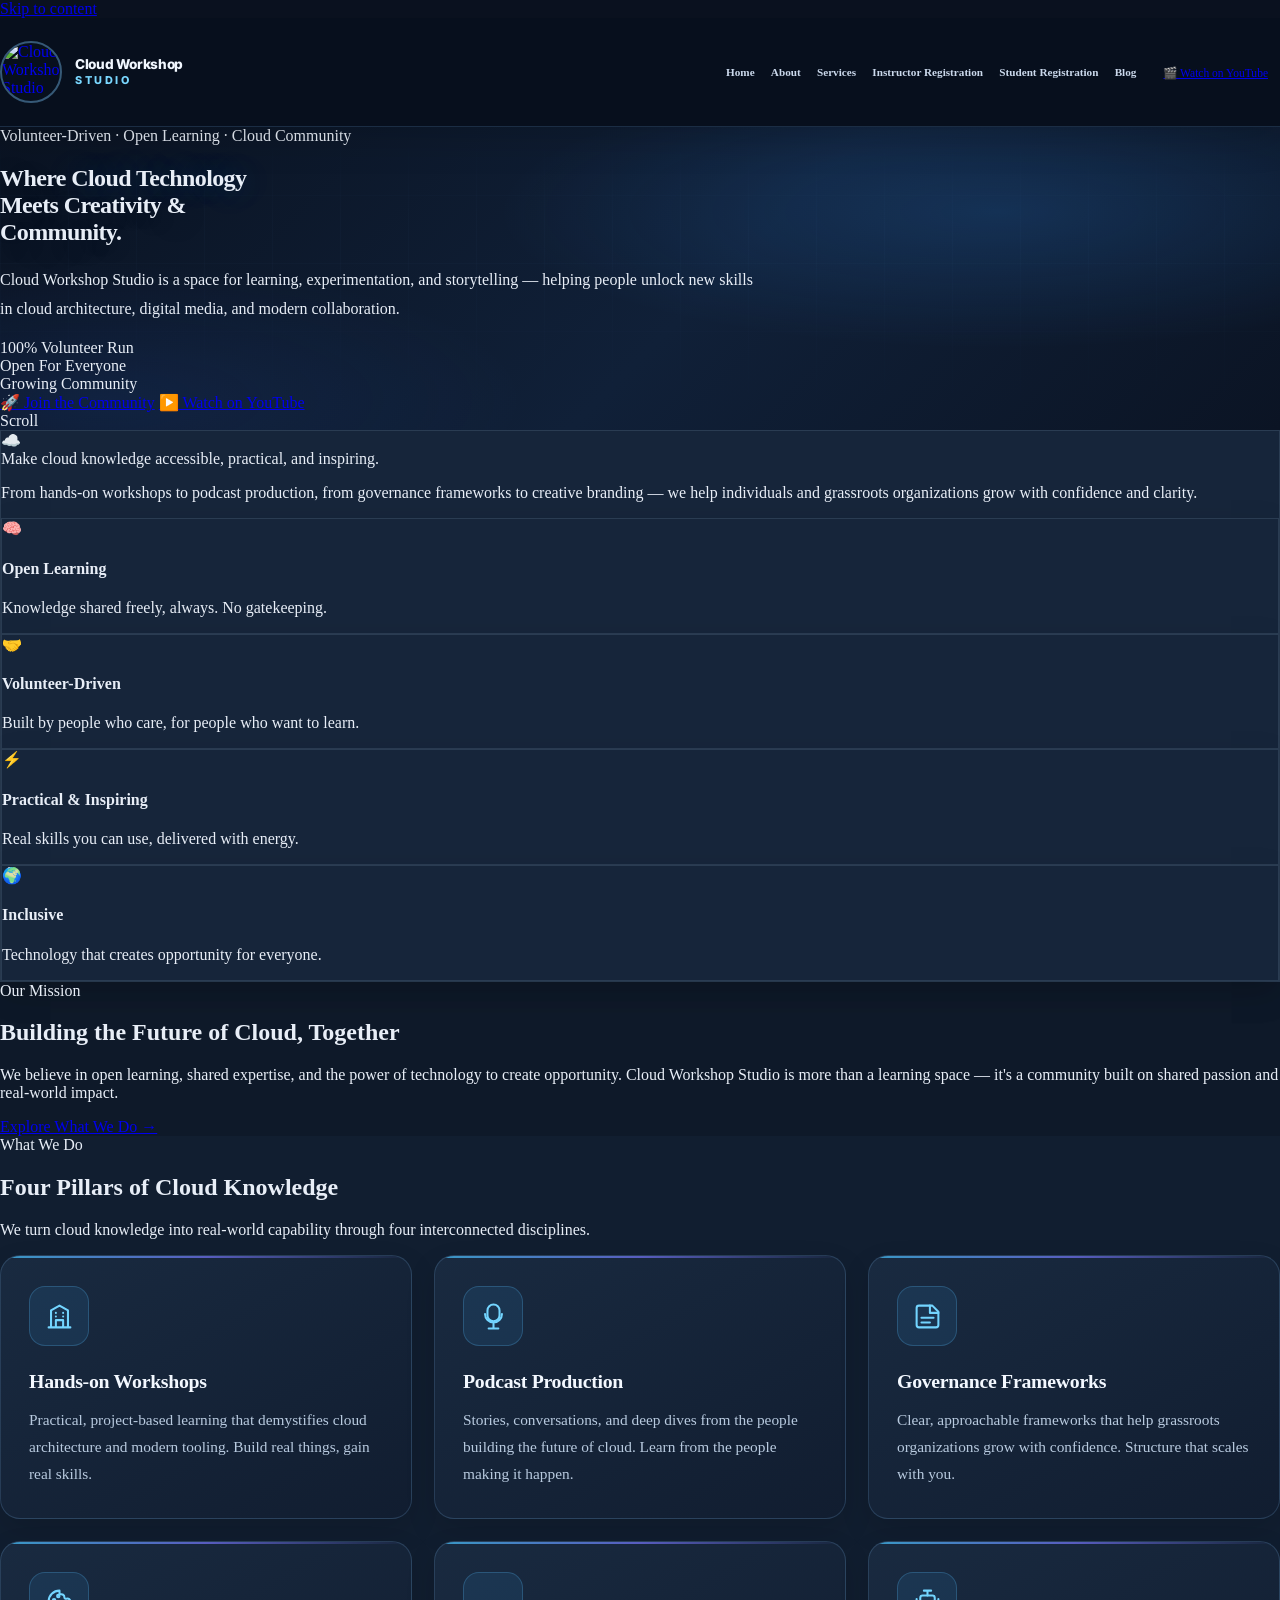
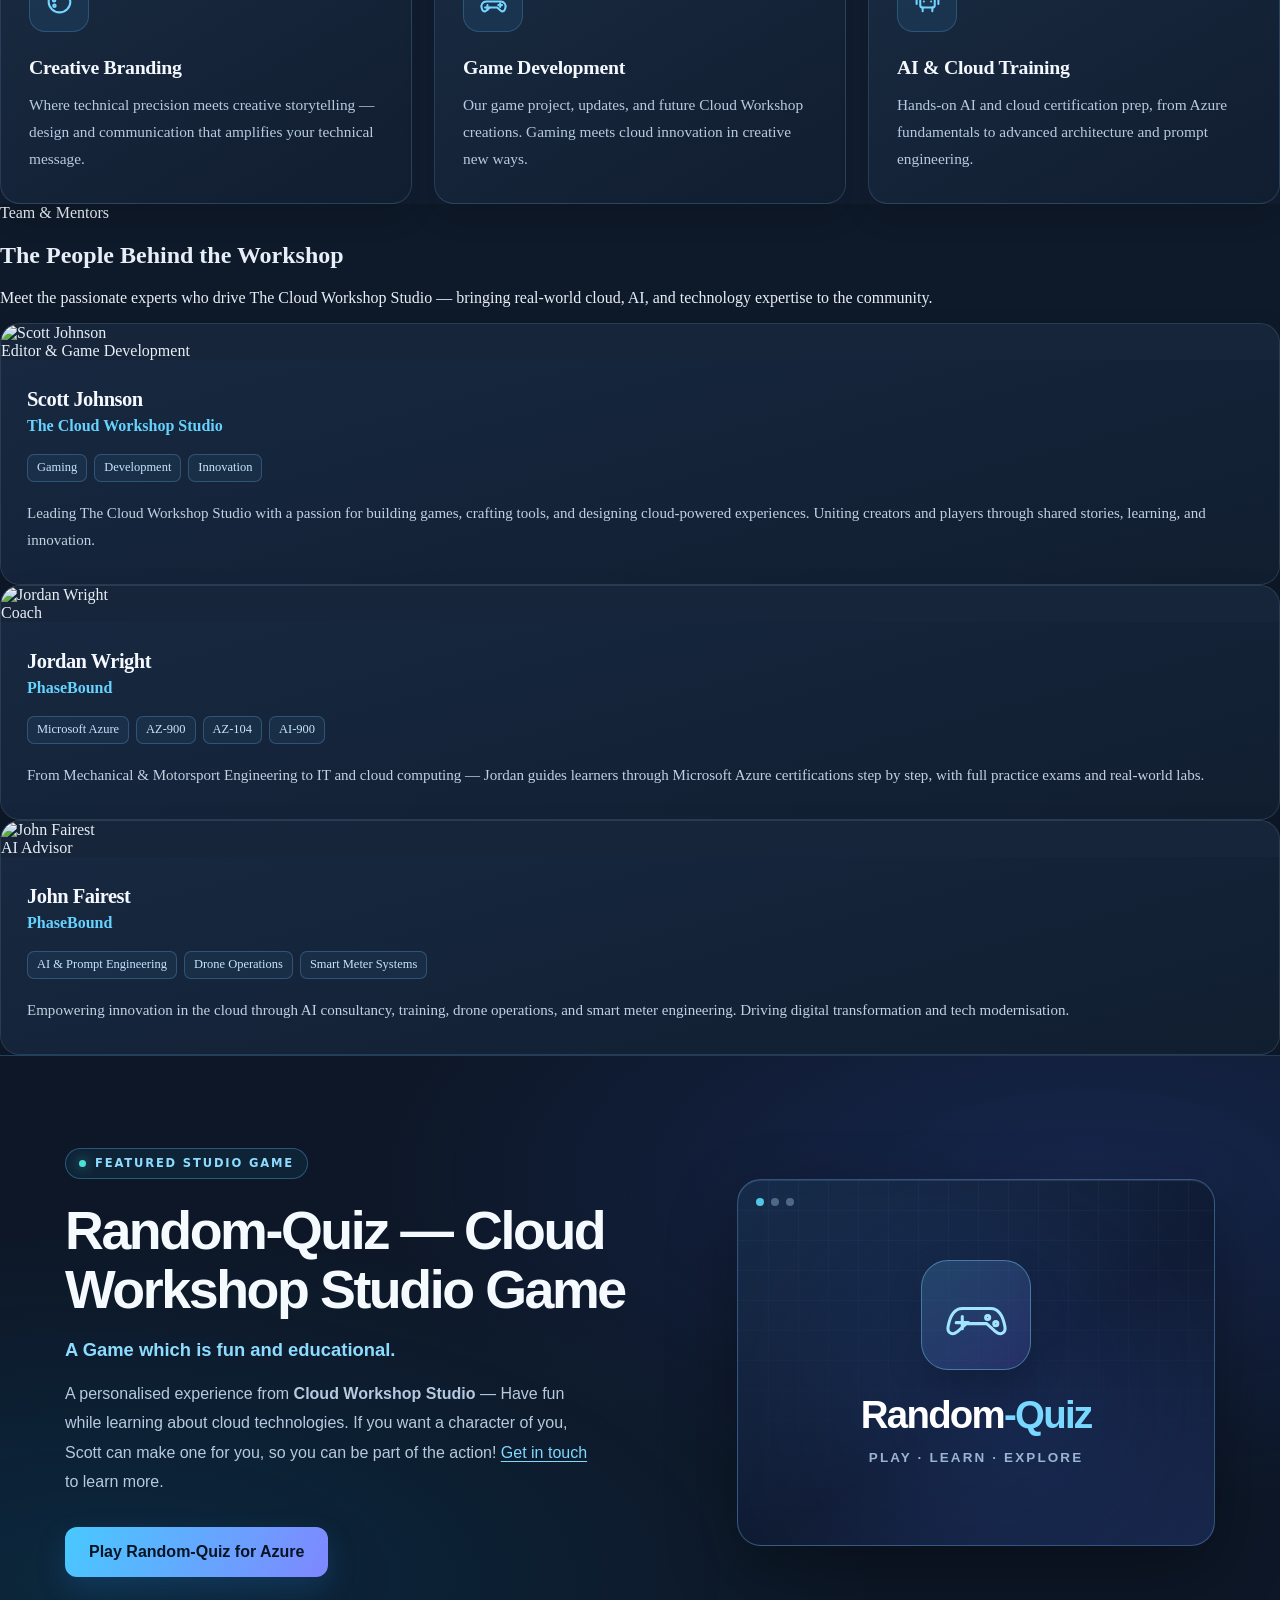
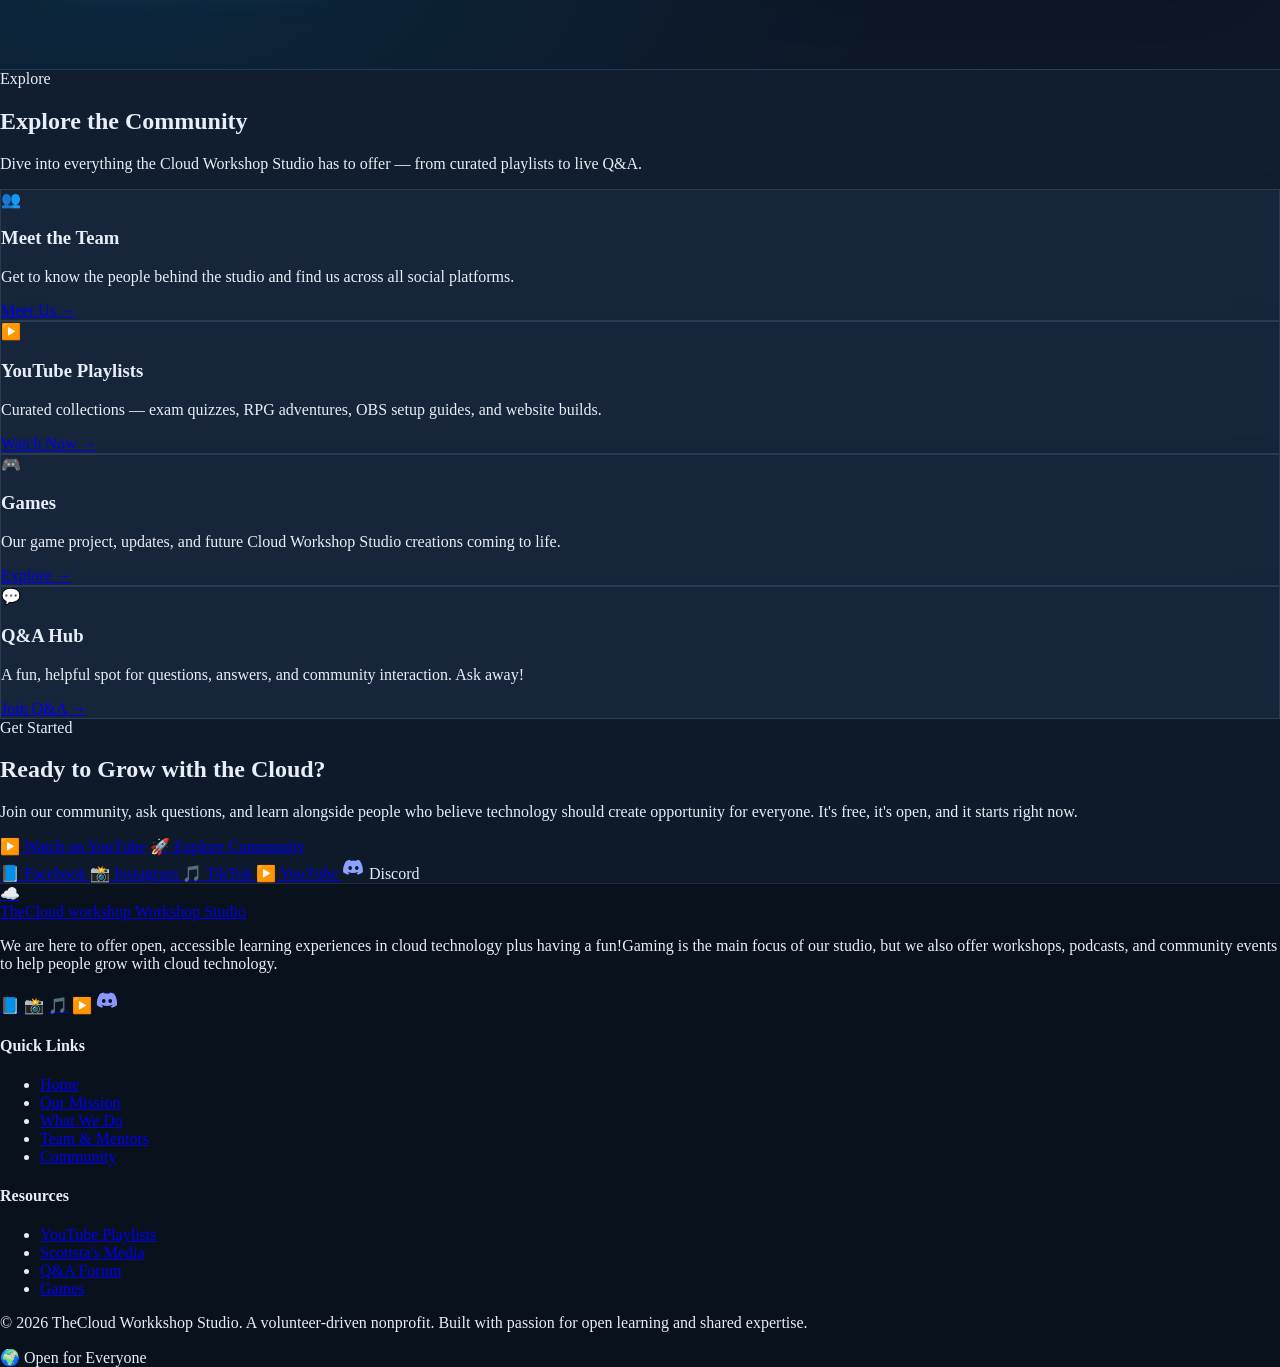
==== commit d294ee51: "Add files via upload" ====
--- a/index.html
+++ b/index.html
@@ -1,855 +1,1903 @@
 <!DOCTYPE html>
-<html lang="en-GB">
+
+
+
+<html lang="en-US">
+
 <head>
-<meta charset="UTF-8">
-<meta name="viewport" content="width=device-width,initial-scale=1">
-<meta name="theme-color" content="#070d18">
-<meta name="description" content="Cloud Workshop Studio — volunteer-driven cloud learning, AI, games and creative community projects.">
-<title>Cloud Workshop Studio — Learn, Create, Connect</title>
-<link rel="preconnect" href="https://fonts.googleapis.com">
-<link rel="preconnect" href="https://fonts.gstatic.com" crossorigin>
-<link href="https://fonts.googleapis.com/css2?family=Rajdhani:wght@400;600;700&family=Inter:wght@400;500;600;700;800&display=swap" rel="stylesheet">
-<link rel="stylesheet" href="style.css">
+
+<meta charset="utf-8"/>
+
+<meta content="width=device-width, initial-scale=1.0" name="viewport"/>
+
+<link href="https://gmpg.org/xfn/11" rel="profile"/>
+
+<title>TheCloud workshop – Community Learning </title>
+
+<meta content="max-image-preview:large" name="robots">
+
+<link href="//fonts.googleapis.com" rel="dns-prefetch">
+
+<link href="https://thecloudworkshop.uk/feed/" rel="alternate" title="TheCloud workshop » Feed" type="application/rss+xml"/>
+
+<link href="https://thecloudworkshop.uk/comments/feed/" rel="alternate" title="TheCloud workshop » Comments Feed" type="application/rss+xml"/>
+
+<link href="https://thecloudworkshop.uk/wp-json/oembed/1.0/embed?url=https%3A%2F%2Fthecloudworkshop.uk%2F" rel="alternate" title="oEmbed (JSON)" type="application/json+oembed"/>
+
+<link href="https://thecloudworkshop.uk/wp-json/oembed/1.0/embed?url=https%3A%2F%2Fthecloudworkshop.uk%2F&amp;format=xml" rel="alternate" title="oEmbed (XML)" type="text/xml+oembed"/>
+
+<style id="wp-img-auto-sizes-contain-inline-css">
+
+img:is([sizes=auto i],[sizes^="auto," i]){contain-intrinsic-size:3000px 1500px}
+
+/*# sourceURL=wp-img-auto-sizes-contain-inline-css */
+
+</style>
+
+<style id="wp-emoji-styles-inline-css">
+
+
+
+img.wp-smiley, img.emoji {
+
+display: inline !important;
+
+border: none !important;
+
+box-shadow: none !important;
+
+height: 1em !important;
+
+width: 1em !important;
+
+margin: 0 0.07em !important;
+
+vertical-align: -0.1em !important;
+
+background: none !important;
+
+padding: 0 !important;
+
+}
+
+
+
+
+
+
+
+
+
+
+
+
+
+/*# sourceURL=wp-emoji-styles-inline-css */
+
+</style>
+
+<link href="https://thecloudworkshop.uk/wp-includes/css/dist/block-library/style.min.css?ver=7.1.2" id="wp-block-library-css" media="all" rel="stylesheet"/>
+
+<style id="classic-theme-styles-inline-css">
+
+/*! This file is auto-generated */
+
+.wp-block-button__link{color:#fff;background-color:#32373c;border-radius:9999px;box-shadow:none;text-decoration:none;padding:calc(.667em + 2px) calc(1.333em + 2px);font-size:1.125em}.wp-block-file__button{background:#32373c;color:#fff;text-decoration:none}
+
+/*# sourceURL=/wp-includes/css/classic-themes.min.css */
+
+</style>
+
+<link href="https://thecloudworkshop.uk/wp-content/plugins/tutor/assets/blocks/cart-button/index.css?ver=4.1.0" id="tutor-cart-button-css" media="all" rel="stylesheet"/>
+
+<style id="global-styles-inline-css">
+
+:root{--wp--preset--aspect-ratio--square: 1;--wp--preset--aspect-ratio--4-3: 4/3;--wp--preset--aspect-ratio--3-4: 3/4;--wp--preset--aspect-ratio--3-2: 3/2;--wp--preset--aspect-ratio--2-3: 2/3;--wp--preset--aspect-ratio--16-9: 16/9;--wp--preset--aspect-ratio--9-16: 9/16;--wp--preset--color--black: #000000;--wp--preset--color--cyan-bluish-gray: #abb8c3;--wp--preset--color--white: #ffffff;--wp--preset--color--pale-pink: #f78da7;--wp--preset--color--vivid-red: #cf2e2e;--wp--preset--color--luminous-vivid-orange: #ff6900;--wp--preset--color--luminous-vivid-amber: #fcb900;--wp--preset--color--light-green-cyan: #7bdcb5;--wp--preset--color--vivid-green-cyan: #00d084;--wp--preset--color--pale-cyan-blue: #8ed1fc;--wp--preset--color--vivid-cyan-blue: #0693e3;--wp--preset--color--vivid-purple: #9b51e0;--wp--preset--gradient--vivid-cyan-blue-to-vivid-purple: linear-gradient(135deg,rgb(6,147,227) 0%,rgb(155,81,224) 100%);--wp--preset--gradient--light-green-cyan-to-vivid-green-cyan: linear-gradient(135deg,rgb(122,220,180) 0%,rgb(0,208,130) 100%);--wp--preset--gradient--luminous-vivid-amber-to-luminous-vivid-orange: linear-gradient(135deg,rgb(252,185,0) 0%,rgb(255,105,0) 100%);--wp--preset--gradient--luminous-vivid-orange-to-vivid-red: linear-gradient(135deg,rgb(255,105,0) 0%,rgb(207,46,46) 100%);--wp--preset--gradient--very-light-gray-to-cyan-bluish-gray: linear-gradient(135deg,rgb(238,238,238) 0%,rgb(169,184,195) 100%);--wp--preset--gradient--cool-to-warm-spectrum: linear-gradient(135deg,rgb(74,234,220) 0%,rgb(151,120,209) 20%,rgb(207,42,186) 40%,rgb(238,44,130) 60%,rgb(251,105,98) 80%,rgb(254,248,76) 100%);--wp--preset--gradient--blush-light-purple: linear-gradient(135deg,rgb(255,206,236) 0%,rgb(152,150,240) 100%);--wp--preset--gradient--blush-bordeaux: linear-gradient(135deg,rgb(254,205,165) 0%,rgb(254,45,45) 50%,rgb(107,0,62) 100%);--wp--preset--gradient--luminous-dusk: linear-gradient(135deg,rgb(255,203,112) 0%,rgb(199,81,192) 50%,rgb(65,88,208) 100%);--wp--preset--gradient--pale-ocean: linear-gradient(135deg,rgb(255,245,203) 0%,rgb(182,227,212) 50%,rgb(51,167,181) 100%);--wp--preset--gradient--electric-grass: linear-gradient(135deg,rgb(202,248,128) 0%,rgb(113,206,126) 100%);--wp--preset--gradient--midnight: linear-gradient(135deg,rgb(2,3,129) 0%,rgb(40,116,252) 100%);--wp--preset--font-size--small: 13px;--wp--preset--font-size--medium: 20px;--wp--preset--font-size--large: 36px;--wp--preset--font-size--x-large: 42px;--wp--preset--spacing--20: 0.44rem;--wp--preset--spacing--30: 0.67rem;--wp--preset--spacing--40: 1rem;--wp--preset--spacing--50: 1.5rem;--wp--preset--spacing--60: 2.25rem;--wp--preset--spacing--70: 3.38rem;--wp--preset--spacing--80: 5.06rem;--wp--preset--shadow--natural: 6px 6px 9px rgba(0, 0, 0, 0.2);--wp--preset--shadow--deep: 12px 12px 50px rgba(0, 0, 0, 0.4);--wp--preset--shadow--sharp: 6px 6px 0px rgba(0, 0, 0, 0.2);--wp--preset--shadow--outlined: 6px 6px 0px -3px rgb(255, 255, 255), 6px 6px rgb(0, 0, 0);--wp--preset--shadow--crisp: 6px 6px 0px rgb(0, 0, 0);}.wp-block-button{--wp--preset--dimension--25: 25%;--wp--preset--dimension--50: 50%;--wp--preset--dimension--75: 75%;--wp--preset--dimension--100: 100%;}:where(body) { margin: 0; }:where(.is-layout-flex){gap: 0.5em;}:where(.is-layout-grid){gap: 0.5em;}body .is-layout-flex{display: flex;}.is-layout-flex{flex-wrap: wrap;align-items: center;}.is-layout-flex > :is(*, div){margin: 0;}body .is-layout-grid{display: grid;}.is-layout-grid > :is(*, div){margin: 0;}body{padding-top: 0px;padding-right: 0px;padding-bottom: 0px;padding-left: 0px;}:root :where(.wp-element-button, .wp-block-button__link){background-color: #32373c;border-width: 0;color: #fff;font-family: inherit;font-size: inherit;font-style: inherit;font-weight: inherit;letter-spacing: inherit;line-height: inherit;padding-top: calc(0.667em + 2px);padding-right: calc(1.333em + 2px);padding-bottom: calc(0.667em + 2px);padding-left: calc(1.333em + 2px);text-decoration: none;text-transform: inherit;}.has-black-color{color: var(--wp--preset--color--black) !important;}.has-cyan-bluish-gray-color{color: var(--wp--preset--color--cyan-bluish-gray) !important;}.has-white-color{color: var(--wp--preset--color--white) !important;}.has-pale-pink-color{color: var(--wp--preset--color--pale-pink) !important;}.has-vivid-red-color{color: var(--wp--preset--color--vivid-red) !important;}.has-luminous-vivid-orange-color{color: var(--wp--preset--color--luminous-vivid-orange) !important;}.has-luminous-vivid-amber-color{color: var(--wp--preset--color--luminous-vivid-amber) !important;}.has-light-green-cyan-color{color: var(--wp--preset--color--light-green-cyan) !important;}.has-vivid-green-cyan-color{color: var(--wp--preset--color--vivid-green-cyan) !important;}.has-pale-cyan-blue-color{color: var(--wp--preset--color--pale-cyan-blue) !important;}.has-vivid-cyan-blue-color{color: var(--wp--preset--color--vivid-cyan-blue) !important;}.has-vivid-purple-color{color: var(--wp--preset--color--vivid-purple) !important;}.has-black-background-color{background-color: var(--wp--preset--color--black) !important;}.has-cyan-bluish-gray-background-color{background-color: var(--wp--preset--color--cyan-bluish-gray) !important;}.has-white-background-color{background-color: var(--wp--preset--color--white) !important;}.has-pale-pink-background-color{background-color: var(--wp--preset--color--pale-pink) !important;}.has-vivid-red-background-color{background-color: var(--wp--preset--color--vivid-red) !important;}.has-luminous-vivid-orange-background-color{background-color: var(--wp--preset--color--luminous-vivid-orange) !important;}.has-luminous-vivid-amber-background-color{background-color: var(--wp--preset--color--luminous-vivid-amber) !important;}.has-light-green-cyan-background-color{background-color: var(--wp--preset--color--light-green-cyan) !important;}.has-vivid-green-cyan-background-color{background-color: var(--wp--preset--color--vivid-green-cyan) !important;}.has-pale-cyan-blue-background-color{background-color: var(--wp--preset--color--pale-cyan-blue) !important;}.has-vivid-cyan-blue-background-color{background-color: var(--wp--preset--color--vivid-cyan-blue) !important;}.has-vivid-purple-background-color{background-color: var(--wp--preset--color--vivid-purple) !important;}.has-black-border-color{border-color: var(--wp--preset--color--black) !important;}.has-cyan-bluish-gray-border-color{border-color: var(--wp--preset--color--cyan-bluish-gray) !important;}.has-white-border-color{border-color: var(--wp--preset--color--white) !important;}.has-pale-pink-border-color{border-color: var(--wp--preset--color--pale-pink) !important;}.has-vivid-red-border-color{border-color: var(--wp--preset--color--vivid-red) !important;}.has-luminous-vivid-orange-border-color{border-color: var(--wp--preset--color--luminous-vivid-orange) !important;}.has-luminous-vivid-amber-border-color{border-color: var(--wp--preset--color--luminous-vivid-amber) !important;}.has-light-green-cyan-border-color{border-color: var(--wp--preset--color--light-green-cyan) !important;}.has-vivid-green-cyan-border-color{border-color: var(--wp--preset--color--vivid-green-cyan) !important;}.has-pale-cyan-blue-border-color{border-color: var(--wp--preset--color--pale-cyan-blue) !important;}.has-vivid-cyan-blue-border-color{border-color: var(--wp--preset--color--vivid-cyan-blue) !important;}.has-vivid-purple-border-color{border-color: var(--wp--preset--color--vivid-purple) !important;}.has-vivid-cyan-blue-to-vivid-purple-gradient-background{background: var(--wp--preset--gradient--vivid-cyan-blue-to-vivid-purple) !important;}.has-light-green-cyan-to-vivid-green-cyan-gradient-background{background: var(--wp--preset--gradient--light-green-cyan-to-vivid-green-cyan) !important;}.has-luminous-vivid-amber-to-luminous-vivid-orange-gradient-background{background: var(--wp--preset--gradient--luminous-vivid-amber-to-luminous-vivid-orange) !important;}.has-luminous-vivid-orange-to-vivid-red-gradient-background{background: var(--wp--preset--gradient--luminous-vivid-orange-to-vivid-red) !important;}.has-very-light-gray-to-cyan-bluish-gray-gradient-background{background: var(--wp--preset--gradient--very-light-gray-to-cyan-bluish-gray) !important;}.has-cool-to-warm-spectrum-gradient-background{background: var(--wp--preset--gradient--cool-to-warm-spectrum) !important;}.has-blush-light-purple-gradient-background{background: var(--wp--preset--gradient--blush-light-purple) !important;}.has-blush-bordeaux-gradient-background{background: var(--wp--preset--gradient--blush-bordeaux) !important;}.has-luminous-dusk-gradient-background{background: var(--wp--preset--gradient--luminous-dusk) !important;}.has-pale-ocean-gradient-background{background: var(--wp--preset--gradient--pale-ocean) !important;}.has-electric-grass-gradient-background{background: var(--wp--preset--gradient--electric-grass) !important;}.has-midnight-gradient-background{background: var(--wp--preset--gradient--midnight) !important;}.has-small-font-size{font-size: var(--wp--preset--font-size--small) !important;}.has-medium-font-size{font-size: var(--wp--preset--font-size--medium) !important;}.has-large-font-size{font-size: var(--wp--preset--font-size--large) !important;}.has-x-large-font-size{font-size: var(--wp--preset--font-size--x-large) !important;}
+
+:root :where(.wp-block-icon svg){width: 24px;}
+
+:where(.wp-block-gallery.is-layout-flex){gap: var( --wp--style--gallery-gap-default, var( --gallery-block--gutter-size, var( --wp--style--block-gap, 0.5em ) ) );}:where(.wp-block-gallery.is-layout-grid){gap: var( --wp--style--gallery-gap-default, var( --gallery-block--gutter-size, var( --wp--style--block-gap, 0.5em ) ) );}
+
+:where(.wp-block-latest-posts.is-layout-flex){gap: 1.25em;}:where(.wp-block-latest-posts.is-layout-grid){gap: 1.25em;}
+
+:where(.wp-block-post-template.is-layout-flex){gap: 1.25em;}:where(.wp-block-post-template.is-layout-grid){gap: 1.25em;}
+
+:where(.wp-block-term-template.is-layout-flex){gap: 1.25em;}:where(.wp-block-term-template.is-layout-grid){gap: 1.25em;}
+
+:where(.wp-block-columns.is-layout-flex){gap: 2em;}:where(.wp-block-columns.is-layout-grid){gap: 2em;}
+
+:root :where(.wp-block-pullquote){font-size: 1.5em;line-height: 1.6;}
+
+/*# sourceURL=global-styles-inline-css */
+
+</style>
+
+<link href="https://thecloudworkshop.uk/wp-content/plugins/tutor/assets/css/tutor-icon.min.css?ver=4.1.0" id="tutor-icon-css" media="all" rel="stylesheet"/>
+
+<link href="https://thecloudworkshop.uk/wp-content/plugins/tutor/assets/css/tutor.min.css?ver=4.1.0" id="tutor-css" media="all" rel="stylesheet"/>
+
+<link href="https://thecloudworkshop.uk/wp-content/plugins/tutor/assets/css/tutor-front.min.css?ver=4.1.0" id="tutor-frontend-css" media="all" rel="stylesheet"/>
+
+<style id="tutor-frontend-inline-css">
+
+:root{--tutor-color-primary:#3E64DE;--tutor-color-primary-rgb:62, 100, 222;--tutor-color-primary-hover:#2B49CA;--tutor-color-primary-hover-rgb:43, 73, 202;--tutor-body-color:#212327;--tutor-body-color-rgb:33, 35, 39;--tutor-border-color:#E3E5EB;--tutor-border-color-rgb:227, 229, 235;--tutor-color-gray:#CDCFD5;--tutor-color-gray-rgb:205, 207, 213;}
+
+/*# sourceURL=tutor-frontend-inline-css */
+
+</style>
+
+<link href="https://fonts.googleapis.com/css2?family=Rajdhani:wght@400;600;700&amp;family=Inter:wght@400;500;600;700&amp;family=Orbitron:wght@700&amp;display=swap" id="cw-fonts-css" media="all" rel="stylesheet"/>
+
+<link href="https://thecloudworkshop.uk/wp-content/themes/cloudworkshop-theme/style.css?ver=1.0.0" id="cw-style-css" media="all" rel="stylesheet"/>
+
+<script id="jquery-core-js" src="https://thecloudworkshop.uk/wp-includes/js/jquery/jquery.min.js?ver=3.7.1"></script>
+
+<script id="jquery-migrate-js" src="https://thecloudworkshop.uk/wp-includes/js/jquery/jquery-migrate.min.js?ver=3.4.1"></script>
+
+<link href="https://thecloudworkshop.uk/wp-json/" rel="https://api.w\.org/"/><link href="https://thecloudworkshop.uk/wp-json/wp/v2/pages/11" rel="alternate" title="JSON" type="application/json"/><link href="https://thecloudworkshop.uk/xmlrpc.php?rsd" rel="EditURI" title="RSD" type="application/rsd+xml"/>
+
+<meta content="WordPress 7.1.2" name="generator">
+
+<meta content="TutorLMS 4.1.0" name="generator"/>
+
+<link href="https://thecloudworkshop.uk/" rel="canonical"/>
+
+<link href="https://thecloudworkshop.uk/" rel="shortlink"/>
+
+<meta content="Elementor 4.3.3; features: e_font_icon_svg, additional_custom_breakpoints; settings: css_print_method-external, google_font-enabled, font_display-swap" name="generator"/>
+
+<style>
+
+.e-con.e-parent:nth-of-type(n+4):not(.e-lazyloaded):not(.e-no-lazyload),
+
+.e-con.e-parent:nth-of-type(n+4):not(.e-lazyloaded):not(.e-no-lazyload) * {
+
+background-image: none !important;
+
+}
+
+@media screen and (max-height: 1024px) {
+
+.e-con.e-parent:nth-of-type(n+3):not(.e-lazyloaded):not(.e-no-lazyload),
+
+.e-con.e-parent:nth-of-type(n+3):not(.e-lazyloaded):not(.e-no-lazyload) * {
+
+background-image: none !important;
+
+}
+
+}
+
+@media screen and (max-height: 640px) {
+
+.e-con.e-parent:nth-of-type(n+2):not(.e-lazyloaded):not(.e-no-lazyload),
+
+.e-con.e-parent:nth-of-type(n+2):not(.e-lazyloaded):not(.e-no-lazyload) * {
+
+background-image: none !important;
+
+}
+
+}
+
+</style>
+
+</meta></link></meta><style>
+
+/* Cloud Workshop: round, larger header logo */
+
+#site-header .custom-logo-link img.custom-logo { width: 76px !important; height: 76px !important; max-width: none !important; border-radius: 50% !important; object-fit: cover !important; display: block; }
+
+@media (max-width: 600px) { #site-header .custom-logo-link img.custom-logo { width: 60px !important; height: 60px !important; } }
+
+</style>
+
+<style id="remove-empty-team-card-fix">
+
+/* Hide genuinely empty team cards without hiding real profiles. */
+
+#team .team-grid > .team-card:not(:has(.team-info)) { display: none !important; }
+
+/* Let remaining cards fill the grid naturally. */
+
+#team .team-grid > .team-card { grid-column: auto !important; grid-row: auto !important; }
+
+</style>
+
+<style id="cloudworkshop-professional-background">
+
+/* Cloud Workshop Studio — restrained professional background refresh */
+
+:root { --cw-bg:#0b1220; --cw-panel:#111d2d; --cw-panel-alt:#142237; --cw-border:rgba(141,170,201,.17); }
+
+html { background:#0b1220; }
+
+body { background:#0b1220 !important; color:#e8eef7; }
+
+#main-content { background:linear-gradient(180deg,#0b1220 0%,#101b2a 45%,#0b1220 100%) !important; }
+
+#hero { background:radial-gradient(ellipse at 76% 20%,rgba(41,107,170,.17),transparent 52%),linear-gradient(135deg,#0b1220,#142238) !important; }
+
+#hero .hero-bg { opacity:.3; }
+
+#hero .hero-grid { opacity:.12; }
+
+#hero .hero-orb { opacity:.17; filter:blur(55px); }
+
+#mission, #what-we-do, #team, #community, #cta { background-image:none !important; box-shadow:none; }
+
+#mission, #team, #cta { background-color:#0e1929 !important; }
+
+#what-we-do, #community { background-color:#111e30 !important; }
+
+#team::before, #team::after { opacity:.12; pointer-events:none; }
+
+#main-content .divider { background:rgba(153,179,207,.13) !important; border-color:rgba(153,179,207,.13) !important; }
+
+#main-content .team-card, #main-content .service-card, #main-content .community-card,
+
+#main-content .mission-card, #main-content .pillar-item { background:#16253a !important; border:1px solid var(--cw-border) !important; box-shadow:0 12px 32px rgba(0,0,0,.12) !important; }
+
+#main-content .team-card:hover, #main-content .service-card:hover, #main-content .community-card:hover { border-color:rgba(83,172,231,.5) !important; box-shadow:0 16px 38px rgba(0,0,0,.22) !important; }
+
+#site-header { background:rgba(9,17,30,.96) !important; border-bottom:1px solid var(--cw-border) !important; }
+
+#colophon { background:#09111d !important; border-top:1px solid var(--cw-border) !important; }
+
+.cws-trailer { background:#0d1929 !important; border-top:1px solid var(--cw-border) !important; border-bottom:1px solid var(--cw-border) !important; }
+
+@media (prefers-reduced-motion:reduce) { #main-content .team-card, #main-content .service-card { transition:none !important; } }
+
+
+
+</style>
+
+
+<style id="cw-header-brand-alignment-v2">
+/* Header-only adjustment. The rest of the original site is unchanged. */
+#site-header { position: relative !important; min-height: 78px !important; }
+#site-header .header-inner {
+  display: flex !important; align-items: center !important;
+  justify-content: space-between !important; gap: 22px !important;
+  min-height: 78px !important; height: auto !important;
+  padding-top: 10px !important; padding-bottom: 10px !important;
+}
+#site-header .cw-header-brand {
+  display: inline-flex !important; align-items: center !important;
+  flex: 0 0 auto !important; gap: 12px !important;
+  width: auto !important; height: auto !important; min-height: 0 !important;
+  margin: 0 !important; padding: 0 !important;
+  position: static !important; transform: none !important;
+  text-decoration: none !important;
+}
+#site-header .cw-header-logo {
+  display: block !important; width: 58px !important; height: 58px !important;
+  min-width: 58px !important; max-width: 58px !important;
+  border-radius: 50% !important; object-fit: contain !important;
+  position: static !important; margin: 0 !important;
+  box-shadow: none !important; transform: none !important;
+}
+#site-header .cw-header-wordmark { display: flex !important; flex-direction: column !important; justify-content: center !important; gap: 2px !important; white-space: nowrap !important; line-height: 1.12 !important; }
+#site-header .cw-header-wordmark strong { color: #f0f5ff !important; font: 700 17px/1.15 Inter, Arial, sans-serif !important; letter-spacing: -.35px !important; }
+#site-header .cw-header-wordmark small { color: #77c8ff !important; font: 700 10px/1.2 Inter, Arial, sans-serif !important; letter-spacing: 2.4px !important; }
+#site-header #primary-nav { margin-left: auto !important; }
+#site-header .nav-cta { flex-shrink: 0 !important; }
+@media (max-width: 900px) {
+  #site-header .header-inner { gap: 12px !important; }
+  #site-header .cw-header-logo { width: 50px !important; height: 50px !important; min-width: 50px !important; max-width: 50px !important; }
+  #site-header .cw-header-wordmark strong { font-size: 15px !important; }
+  #site-header .cw-header-wordmark small { font-size: 9px !important; }
+}
+@media (max-width: 600px) {
+  #site-header .header-inner { min-height: 68px !important; }
+  #site-header .cw-header-brand { gap: 9px !important; }
+  #site-header .cw-header-logo { width: 44px !important; height: 44px !important; min-width: 44px !important; max-width: 44px !important; }
+  #site-header .cw-header-wordmark strong { font-size: 13px !important; }
+  #site-header .cw-header-wordmark small { letter-spacing: 1.6px !important; }
+}
+</style>
+
+<style id="cw-step-1-hero-polish">
+/* Step 1: Hero-only refinement. Existing layout, copy and links are untouched. */
+#hero {
+  position: relative;
+  isolation: isolate;
+  overflow: hidden;
+  background:
+    radial-gradient(ellipse 52% 60% at 78% 28%, rgba(45, 137, 234, .19), transparent 75%),
+    radial-gradient(ellipse 42% 58% at 8% 90%, rgba(41, 88, 185, .15), transparent 78%),
+    linear-gradient(135deg, #0a1322 0%, #102038 55%, #0b1424 100%) !important;
+}
+#hero::after {
+  content: "";
+  position: absolute;
+  z-index: 0;
+  inset: 0;
+  pointer-events: none;
+  opacity: .25;
+  background-image: linear-gradient(rgba(115, 176, 240, .10) 1px, transparent 1px),
+                    linear-gradient(90deg, rgba(115, 176, 240, .10) 1px, transparent 1px);
+  background-size: 68px 68px;
+  mask-image: linear-gradient(to bottom, transparent 0%, black 35%, transparent 100%);
+}
+#hero > .container, #hero .hero-scroll { position: relative; z-index: 2; }
+#hero .hero-title { letter-spacing: -.025em; text-wrap: balance; text-shadow: 0 8px 35px rgba(0, 0, 0, .18); }
+#hero .hero-title .line-blue { text-shadow: 0 0 32px rgba(63, 155, 255, .28); }
+#hero .hero-desc { max-width: 760px; line-height: 1.8; }
+#hero .hero-badge { border-color: rgba(100, 178, 255, .3); }
+#hero .hero-actions .btn { transition: transform .2s ease, box-shadow .2s ease, border-color .2s ease; }
+#hero .hero-actions .btn:hover { transform: translateY(-3px); }
+#hero .hero-actions .btn-primary:hover { box-shadow: 0 12px 34px rgba(52, 133, 241, .25); }
+@media (max-width: 680px) {
+  #hero .hero-title { letter-spacing: -.015em; }
+  #hero .hero-desc { line-height: 1.65; }
+}
+@media (prefers-reduced-motion: reduce) {
+  #hero .hero-actions .btn { transition: none; }
+}
+</style>
+
+
+<style id="cw-step2-text-only">
+/* Step 2: polish ONLY the text area. Original photograph markup and styles remain untouched. */
+#team .team-card {
+  border-radius: 20px !important;
+  overflow: hidden;
+  transition: border-color .25s ease, box-shadow .25s ease !important;
+}
+#team .team-info {
+  padding: 26px 26px 30px !important;
+  background: linear-gradient(165deg, #172840 0%, #111e30 100%) !important;
+}
+#team .team-info h3 {
+  color: #f5f9ff !important;
+  font-size: clamp(1.2rem, 1.6vw, 1.42rem) !important;
+  line-height: 1.3 !important;
+  margin: 0 0 5px !important;
+  letter-spacing: -.025em;
+}
+#team .team-company {
+  color: #66d3ff !important;
+  font-weight: 650 !important;
+  margin-bottom: 19px !important;
+}
+#team .team-tags { display: flex; flex-wrap: wrap; gap: 7px; margin-bottom: 18px !important; }
+#team .team-tag {
+  background: rgba(65,142,202,.09) !important;
+  border: 1px solid rgba(108,184,240,.28) !important;
+  color: #c6e5fb !important;
+  border-radius: 7px !important;
+  padding: 5px 9px !important;
+  font-size: .78rem !important;
+  line-height: 1.25 !important;
+}
+#team .team-bio {
+  color: #c3d0e2 !important;
+  line-height: 1.78 !important;
+  font-size: .94rem !important;
+  margin: 0 !important;
+}
+@media (max-width: 600px) {
+  #team .team-info { padding: 22px !important; }
+}
+</style>
+
+<style id="cw-step3-services-only">
+/* Step 3: only the six What We Do cards. Team photos and hero remain untouched. */
+#what-we-do .services-grid {
+  display:grid;
+  grid-template-columns:repeat(3,minmax(0,1fr));
+  gap:22px;
+  align-items:stretch;
+}
+#what-we-do .service-card {
+  position:relative;
+  overflow:hidden;
+  display:flex;
+  flex-direction:column;
+  align-items:flex-start;
+  min-width:0;
+  padding:30px 28px !important;
+  border:1px solid rgba(110,162,209,.23) !important;
+  border-radius:20px !important;
+  background:linear-gradient(150deg,#192a40,#111d30) !important;
+  box-shadow:0 12px 30px rgba(0,0,0,.12) !important;
+  transition:transform .24s ease,border-color .24s ease,box-shadow .24s ease;
+}
+#what-we-do .service-card::before {
+  content:"";
+  position:absolute;
+  inset:0 0 auto 0;
+  height:2px;
+  background:linear-gradient(90deg,#47c9ff,#7474f8,transparent);
+  opacity:.7;
+}
+#what-we-do .service-card:hover {
+  transform:translateY(-5px);
+  border-color:rgba(93,200,255,.62) !important;
+  box-shadow:0 20px 45px rgba(0,0,0,.22),0 0 24px rgba(48,157,235,.09) !important;
+}
+#what-we-do .service-icon {
+  display:grid !important;
+  place-items:center !important;
+  flex:0 0 auto;
+  width:58px !important;
+  height:58px !important;
+  margin:0 0 22px !important;
+  border-radius:16px !important;
+  background:rgba(54,163,234,.11) !important;
+  border:1px solid rgba(90,188,251,.24) !important;
+  color:#73d5ff !important;
+  font-size:initial !important;
+}
+#what-we-do .service-icon svg { width:29px;height:29px;display:block; }
+#what-we-do .service-card h3 {
+  margin:0 0 12px !important;
+  font-size:1.24rem !important;
+  line-height:1.35 !important;
+  color:#f3f8ff !important;
+  letter-spacing:-.015em;
+}
+#what-we-do .service-card p {
+  margin:0 !important;
+  color:#b8cadf !important;
+  line-height:1.75 !important;
+  font-size:.96rem !important;
+}
+@media(max-width:900px){
+  #what-we-do .services-grid {grid-template-columns:repeat(2,minmax(0,1fr));}
+}
+@media(max-width:600px){
+  #what-we-do .services-grid {grid-template-columns:1fr;gap:16px;}
+  #what-we-do .service-card {padding:25px 22px !important;}
+}
+@media(prefers-reduced-motion:reduce){
+  #what-we-do .service-card {transition:none !important;}
+  #what-we-do .service-card:hover {transform:none;}
+}
+</style>
+
+
+<style id="cw-step4-random-quiz-showcase">
+/* STEP 4: Scope every rule to the Random-Quiz section. */
+.cws-trailer {
+  position:relative;
+  isolation:isolate;
+  overflow:hidden;
+  padding:92px 24px !important;
+  background:radial-gradient(ellipse at 85% 20%,rgba(65,104,245,.18),transparent 47%),
+             radial-gradient(ellipse at 8% 85%,rgba(0,183,255,.10),transparent 47%),
+             #0d1727 !important;
+  border-top:1px solid rgba(90,180,255,.22) !important;
+  border-bottom:1px solid rgba(90,180,255,.22) !important;
+  color:#e9f4ff !important;
+  text-align:left !important;
+}
+.cws-trailer .cws-wrapper {
+  max-width:1150px !important;
+  margin:0 auto;
+  display:grid;
+  grid-template-columns:minmax(0,1.12fr) minmax(290px,.88fr);
+  gap:clamp(28px,5vw,76px);
+  align-items:center;
+}
+.cws-trailer .cws-copy {min-width:0}
+.cws-trailer .cws-eyebrow {
+  display:inline-flex;align-items:center;gap:9px;
+  padding:8px 13px;border:1px solid rgba(102,209,255,.3);
+  border-radius:999px;color:#8ddcff;background:rgba(58,173,255,.08);
+  font:700 .72rem/1.2 system-ui,sans-serif;letter-spacing:.16em;text-transform:uppercase;
+  margin-bottom:22px;
+}
+.cws-trailer .cws-eyebrow::before {
+  content:"";width:7px;height:7px;border-radius:50%;background:#4be4d2;
+  box-shadow:0 0 12px rgba(75,228,210,.65);
+}
+.cws-trailer .cws-heading {
+  color:#f5faff !important;font-size:clamp(2.1rem,4.2vw,3.75rem) !important;
+  line-height:1.09 !important;letter-spacing:-.045em !important;
+  text-transform:none !important;margin:0 0 20px !important;
+  font-weight:800 !important;
+}
+.cws-trailer .cws-heading .cws-highlight {color:#75d8ff}
+.cws-trailer .cws-tagline {
+  color:#8ddcff !important;opacity:1 !important;
+  font-size:1.15rem !important;font-weight:600 !important;margin:0 0 18px !important;
+}
+.cws-trailer .cws-description {
+  color:#b7c9de !important;opacity:1 !important;
+  line-height:1.85 !important;font-size:1rem !important;margin:0 0 30px !important;
+  max-width:60ch;
+}
+.cws-trailer .cws-description a {color:#81d8ff;text-decoration:underline;text-underline-offset:3px}
+.cws-trailer .cws-button {
+  display:inline-flex !important;align-items:center;justify-content:center;gap:10px;
+  padding:16px 24px !important;border-radius:12px !important;
+  background:linear-gradient(115deg,#48c9ff,#7f87ff) !important;
+  color:#071424 !important;font-weight:800 !important;
+  font-size:1rem !important;letter-spacing:0 !important;
+  box-shadow:0 12px 30px rgba(46,146,245,.18);
+  transition:transform .2s ease,box-shadow .2s ease !important;
+}
+.cws-trailer .cws-button:hover {
+  background:linear-gradient(115deg,#78d9ff,#a0a4ff) !important;
+  transform:translateY(-3px) !important;
+  box-shadow:0 16px 36px rgba(46,146,245,.25);
+}
+.cws-trailer .cws-showcase {
+  position:relative;min-height:365px;border-radius:24px;
+  border:1px solid rgba(116,187,255,.34);
+  background:linear-gradient(145deg,#172c49 0%,#101a31 55%,#18264a 100%);
+  box-shadow:0 25px 70px rgba(0,0,0,.32),inset 0 1px 0 rgba(255,255,255,.07);
+  overflow:hidden;display:flex;align-items:center;justify-content:center;
+}
+.cws-trailer .cws-showcase::before {
+  content:"";position:absolute;inset:0;
+  background:linear-gradient(rgba(95,166,255,.055) 1px,transparent 1px),
+             linear-gradient(90deg,rgba(95,166,255,.055) 1px,transparent 1px);
+  background-size:30px 30px;mask-image:linear-gradient(to bottom,#000,transparent 95%);
+}
+.cws-trailer .cws-showcase::after {
+  content:"";position:absolute;width:270px;height:270px;border-radius:50%;
+  background:#3d7eff;filter:blur(110px);opacity:.22;top:20%;left:24%;pointer-events:none;
+}
+.cws-trailer .cws-showcase-content {position:relative;z-index:1;text-align:center;padding:35px}
+.cws-trailer .cws-game-mark {
+  display:grid;place-items:center;margin:0 auto 22px;width:108px;height:108px;
+  border:1px solid rgba(126,214,255,.4);border-radius:27px;
+  background:linear-gradient(140deg,rgba(91,204,255,.18),rgba(122,102,255,.17));
+  box-shadow:0 15px 35px rgba(0,0,0,.2);
+}
+.cws-trailer .cws-game-mark svg {width:65px;height:65px;color:#a2e5ff}
+.cws-trailer .cws-game-title {
+  color:#fff;font-size:clamp(1.7rem,3vw,2.4rem);font-weight:900;
+  letter-spacing:-.045em;line-height:1.2;margin:0 0 12px;
+}
+.cws-trailer .cws-game-subtitle {
+  color:#9ab5d2;font-size:.84rem;letter-spacing:.16em;
+  text-transform:uppercase;font-weight:700;margin:0;
+}
+.cws-trailer .cws-game-dots {
+  position:absolute;left:18px;top:18px;display:flex;gap:7px;z-index:2;
+}
+.cws-trailer .cws-game-dots i {width:8px;height:8px;border-radius:50%;background:#7e9bbd;opacity:.55}
+.cws-trailer .cws-game-dots i:first-child {background:#5ad7fa;opacity:.9}
+@media(max-width:790px){
+  .cws-trailer {padding:65px 20px !important;}
+  .cws-trailer .cws-wrapper {grid-template-columns:1fr;gap:35px}
+  .cws-trailer .cws-showcase {min-height:300px}
+}
+@media(prefers-reduced-motion:reduce){
+  .cws-trailer .cws-button {transition:none !important}
+}
+</style>
+
+
+<style id="cw-step5-header-mobile-polish">
+/* Step 5 — header and mobile navigation only. */
+#site-header {
+  position:sticky !important;
+  top:0 !important;
+  z-index:1000 !important;
+  background:rgba(8,16,30,.92) !important;
+  border-bottom:1px solid rgba(112,177,233,.19) !important;
+  box-shadow:0 12px 35px rgba(0,0,0,.15);
+  -webkit-backdrop-filter:blur(18px);
+  backdrop-filter:blur(18px);
+}
+#site-header .header-inner {
+  display:flex !important;
+  align-items:center !important;
+  gap:clamp(16px,2vw,34px) !important;
+  min-height:88px !important;
+}
+#site-header .cw-header-brand {
+  display:inline-flex !important;
+  align-items:center !important;
+  gap:13px !important;
+  flex:0 0 auto !important;
+  text-decoration:none !important;
+}
+#site-header .cw-header-logo {
+  display:block !important;
+  width:58px !important;height:58px !important;
+  flex:0 0 58px !important;
+  border-radius:50% !important;
+  object-fit:cover !important;
+  border:2px solid rgba(125,202,255,.4);
+  box-shadow:0 0 0 4px rgba(78,154,240,.07);
+}
+#site-header .cw-header-wordmark {
+  display:flex !important;flex-direction:column !important;
+  gap:2px !important;line-height:1.1 !important;
+}
+#site-header .cw-header-wordmark strong {
+  color:#f1f7ff !important;font-size:1.04rem !important;
+  font-weight:800 !important;letter-spacing:-.02em !important;
+}
+#site-header .cw-header-wordmark small {
+  color:#79d7ff !important;font-size:.68rem !important;
+  font-weight:800 !important;letter-spacing:.24em !important;
+}
+#site-header #primary-nav {margin-left:auto !important}
+#site-header #primary-menu {
+  display:flex !important;align-items:center !important;
+  gap:clamp(8px,1.4vw,25px) !important;
+  padding:0 !important;margin:0 !important;
+  list-style:none !important;
+}
+#site-header #primary-menu > li {position:relative !important;list-style:none !important}
+#site-header #primary-menu > li > a {
+  display:inline-flex !important;align-items:center !important;
+  min-height:44px !important;padding:8px 6px !important;
+  color:#cbd9ec !important;font-weight:600 !important;
+  font-size:.94rem !important;text-decoration:none !important;
+  transition:color .18s ease;
+}
+#site-header #primary-menu > li > a:hover,
+#site-header #primary-menu > li > a:focus-visible {color:#86dfff !important}
+#site-header #primary-menu .sub-menu {
+  position:absolute !important;top:calc(100% - 2px) !important;left:0 !important;
+  display:block !important;visibility:hidden !important;opacity:0 !important;
+  transform:translateY(8px) !important;
+  min-width:230px !important;padding:10px !important;margin:0 !important;
+  background:#101f34 !important;border:1px solid rgba(117,186,245,.26) !important;
+  border-radius:13px !important;box-shadow:0 18px 40px rgba(0,0,0,.32) !important;
+  list-style:none !important;transition:opacity .18s ease,transform .18s ease;
+}
+#site-header #primary-menu > li:hover > .sub-menu,
+#site-header #primary-menu > li:focus-within > .sub-menu {
+  visibility:visible !important;opacity:1 !important;transform:translateY(0) !important;
+}
+#site-header #primary-menu .sub-menu a {
+  display:block !important;padding:12px 13px !important;
+  color:#d8e6f7 !important;text-decoration:none !important;
+  border-radius:8px !important;font-size:.88rem !important;
+}
+#site-header #primary-menu .sub-menu a:hover,
+#site-header #primary-menu .sub-menu a:focus-visible {
+  color:#fff !important;background:rgba(79,170,244,.16) !important;
+}
+#site-header .nav-cta {flex:0 0 auto !important}
+#site-header .nav-cta .btn {
+  padding:12px 17px !important;border-radius:11px !important;
+  font-size:.88rem !important;white-space:nowrap !important;
+}
+#site-header #hamburger {display:none !important}
+html {scroll-padding-top:105px}
+@media(max-width:1050px) {
+  #site-header .header-inner {min-height:78px !important;gap:14px !important}
+  #site-header .cw-header-logo {width:50px !important;height:50px !important;flex-basis:50px !important}
+  #site-header .cw-header-wordmark strong {font-size:.94rem !important}
+  #site-header .nav-cta {display:none !important}
+}
+@media(max-width:760px) {
+  #site-header .header-inner {min-height:76px !important;justify-content:space-between !important}
+  #site-header .cw-header-logo {width:48px !important;height:48px !important;flex-basis:48px !important}
+  #site-header .cw-header-wordmark strong {font-size:.92rem !important}
+  #site-header #hamburger {
+    display:flex !important;position:relative !important;
+    flex-direction:column !important;justify-content:center !important;
+    align-items:center !important;gap:5px !important;
+    flex:0 0 46px !important;width:46px !important;height:46px !important;
+    padding:0 !important;margin-left:auto !important;
+    border:1px solid rgba(124,192,245,.35) !important;
+    border-radius:12px !important;background:rgba(89,157,235,.09) !important;
+    cursor:pointer !important;z-index:1002 !important;
+  }
+  #site-header #hamburger span {
+    display:block !important;position:static !important;
+    width:21px !important;height:2px !important;
+    border-radius:2px !important;background:#d9eeff !important;
+    transform:none !important;opacity:1 !important;
+    transition:transform .18s ease,opacity .18s ease;
+  }
+  #site-header #hamburger[aria-expanded="true"] span:first-child {transform:translateY(7px) rotate(45deg) !important}
+  #site-header #hamburger[aria-expanded="true"] span:nth-child(2) {opacity:0 !important}
+  #site-header #hamburger[aria-expanded="true"] span:last-child {transform:translateY(-7px) rotate(-45deg) !important}
+  #site-header #primary-nav {
+    display:none !important;position:absolute !important;
+    top:100% !important;left:0 !important;right:0 !important;
+    margin:0 !important;padding:13px 18px 20px !important;
+    background:#0d1b2e !important;border-bottom:1px solid rgba(112,177,233,.25) !important;
+    box-shadow:0 22px 30px rgba(0,0,0,.3) !important;
+    max-height:calc(100dvh - 76px) !important;overflow-y:auto !important;
+  }
+  #site-header #primary-nav.cw-mobile-open {display:block !important}
+  #site-header #primary-menu {display:flex !important;flex-direction:column !important;align-items:stretch !important;gap:3px !important}
+  #site-header #primary-menu > li > a {display:flex !important;min-height:48px !important;padding:12px 14px !important}
+  #site-header #primary-menu .sub-menu {
+    position:static !important;display:block !important;
+    visibility:visible !important;opacity:1 !important;transform:none !important;
+    min-width:0 !important;margin:0 0 7px 14px !important;padding:0 0 0 12px !important;
+    background:transparent !important;border:0 !important;border-left:2px solid rgba(101,193,255,.35) !important;
+    border-radius:0 !important;box-shadow:none !important;
+  }
+  #site-header #primary-menu .sub-menu a {padding:10px 12px !important}
+  #site-header .nav-cta {display:none !important}
+  html {scroll-padding-top:88px}
+}
+@media(prefers-reduced-motion:reduce){
+  #site-header #hamburger span,#site-header #primary-menu .sub-menu {transition:none !important}
+}
+</style>
+
+<style id="cw-step5-registration-links-fix">
+@media(min-width:1061px){#site-header .header-inner{gap:12px !important;}#site-header #primary-menu{gap:clamp(3px,.8vw,14px) !important;}#site-header #primary-menu > li > a{font-size:clamp(.70rem,.84vw,.91rem) !important;padding:8px 3px !important;white-space:nowrap !important;}#site-header .nav-cta .btn{font-size:clamp(.72rem,.85vw,.86rem) !important;padding:12px 12px !important;}#site-header .cw-header-wordmark strong{font-size:clamp(.85rem,1vw,1.04rem) !important;}}
+@media(min-width:761px) and (max-width:1060px){#site-header .header-inner{flex-wrap:wrap !important;justify-content:space-between !important;padding-top:10px !important;padding-bottom:10px !important;}#site-header #primary-nav{order:3 !important;flex:1 0 100% !important;margin-left:0 !important;}#site-header #primary-menu{justify-content:center !important;flex-wrap:wrap !important;gap:6px 14px !important;}#site-header #primary-menu > li > a{font-size:.85rem !important;white-space:nowrap !important;}#site-header .nav-cta{display:block !important;}}
+@media(max-width:760px){#site-header #primary-menu > li > a{white-space:normal !important;}}
+</style>
+
+<style id="cw-header-remove-hover-lines">
+/* Remove the inherited blue vertical navigation hover separators only. */
+@media (min-width:761px) {
+ #site-header #primary-menu > li::before,
+ #site-header #primary-menu > li::after,
+ #site-header #primary-menu > li > a::before,
+ #site-header #primary-menu > li > a::after {
+   content:none !important;display:none !important;
+   border:0 !important;box-shadow:none !important;
+ }
+ #site-header #primary-menu > li,
+ #site-header #primary-menu > li > a {
+   border-left:0 !important;border-right:0 !important;
+ }
+}
+</style>
+<style id="cw-discord-icon-style">.cta-social .discord-pending{cursor:default!important}.cta-social .discord-icon{display:inline-flex;align-items:center;justify-content:center;color:#8ea1ff}.cta-social .discord-icon svg{display:block;width:23px;height:23px}</style>
+<style id="cw-discord-footer-alignment">.footer-social > a.cw-discord-footer {cursor:default !important; text-decoration:none !important;} .footer-social > a.cw-discord-footer svg {display:block;width:22px;height:22px;}</style>
 </head>
-<body>
-<a class="skip-link" href="#main-content">Skip to content</a>
+
+<body class="home wp-singular page-template page-template-frontpage page-template-frontpage-php page page-id-11 wp-custom-logo wp-theme-cloudworkshop-theme tutor-lms is-front-page elementor-default elementor-kit-79">
+
+<a class="skip-link screen-reader-text" href="#main-content">Skip to content</a>
+
+<!-- SITE HEADER -->
+
 <header id="site-header" role="banner">
- <div class="container header-inner">
-  <!-- Logo -->
-  <a class="site-logo" href="https://thecloudworkshop.uk/" rel="home">
-   <img alt="TheCloud workshop" class="custom-logo" decoding="async" fetchpriority="high" height="718" sizes="(max-width: 731px) 100vw, 731px" src="https://thecloudworkshop.uk/wp-content/uploads/2026/04/cropped-facebook_1773425341973_7438285005540199320.jpg" srcset="https://thecloudworkshop.uk/wp-content/uploads/2026/04/cropped-facebook_1773425341973_7438285005540199320.jpg 731w, https://thecloudworkshop.uk/wp-content/uploads/2026/04/cropped-facebook_1773425341973_7438285005540199320-300x295.jpg 300w" width="731"/>
-  </a>
-  <!-- Primary Navigation -->
-  <nav aria-label="Primary Menu" id="primary-nav" role="navigation">
-   <ul class="menu" id="primary-menu">
-    <li class="home menu-item menu-item-type-custom menu-item-object-custom current-menu-item current_page_item menu-item-home menu-item-33" id="menu-item-33">
-     <a aria-current="page" href="https://thecloudworkshop.uk/" onclick="return true">
-      Home
-     </a>
-    </li>
-    <li class="about menu-item menu-item-type-custom menu-item-object-custom menu-item-34" id="menu-item-34">
-     <a href="https://thecloudworkshop.uk/about/" onclick="return true">
-      About
-     </a>
-    </li>
-    <li class="services menu-item menu-item-type-custom menu-item-object-custom menu-item-has-children menu-item-35" id="menu-item-35">
-     <a href="https://thecloudworkshop.uk/services/" onclick="return true">
-      Services
-     </a>
-     <ul class="sub-menu">
-      <li class="menu-item menu-item-type-post_type menu-item-object-page menu-item-64" id="menu-item-64">
-       <a href="https://thecloudworkshop.uk/instructor-registration/" onclick="return true">
-        Instructor Registration
-       </a>
-      </li>
-      <li class="menu-item menu-item-type-post_type menu-item-object-page menu-item-65" id="menu-item-65">
-       <a href="https://thecloudworkshop.uk/student-registration/" onclick="return true">
-        Student Registration
-       </a>
-      </li>
-     </ul>
-    </li>
-    <li class="blog menu-item menu-item-type-custom menu-item-object-custom menu-item-36" id="menu-item-36">
-     <a href="https://thecloudworkshop.uk/blog/" onclick="return true">
-      Blog
-     </a>
-    </li>
-   </ul>
-  </nav>
-  <!-- CTA + Hamburger -->
-  <div class="nav-cta">
-   <a class="btn btn-primary" href="https://www.youtube.com/@thecloudworkshop" rel="noopener noreferrer" target="_blank">
-    🎬 Watch on YouTube
-   </a>
-  </div>
-  <button aria-expanded="false" aria-label="Toggle menu" class="hamburger" id="hamburger" type="button">
-   <span>
-   </span>
-   <span>
-   </span>
-   <span>
-   </span>
-  </button>
- </div>
+
+<div class="container header-inner">
+
+<!-- Compact, aligned header brand (test version only) -->
+<a class="site-logo cw-header-brand" href="#hero" aria-label="Cloud Workshop Studio — home">
+  <img class="cw-header-logo" src="https://thecloudworkshop.uk/wp-content/uploads/2026/04/cropped-facebook_1773425341973_7438285005540199320.jpg" alt="Cloud Workshop Studio logo" width="58" height="58" />
+  <span class="cw-header-wordmark"><strong>Cloud Workshop</strong><small>STUDIO</small></span>
+</a>
+<!-- Primary Navigation -->
+
+<nav aria-label="Primary Menu" id="primary-nav" role="navigation">
+<ul class="menu" id="primary-menu"><li class="home menu-item menu-item-type-custom menu-item-object-custom current-menu-item current_page_item menu-item-home menu-item-33" id="menu-item-33"><a aria-current="page" href="http://thecloudworkshop.uk/" onclick="return true">Home</a></li>
+<li class="about menu-item menu-item-type-custom menu-item-object-custom menu-item-34" id="menu-item-34"><a href="http://thecloudworkshop.uk/about/" onclick="return true">About</a></li>
+<li class="services menu-item menu-item-type-custom menu-item-object-custom menu-item-35" id="menu-item-35"><a href="http://thecloudworkshop.uk/services/" onclick="return true">Services</a>
+
+</li><li class="menu-item menu-item-type-post_type menu-item-object-page menu-item-64" id="menu-item-64"><a href="https://thecloudworkshop.uk/instructor-registration/" onclick="return true">Instructor Registration</a></li><li class="menu-item menu-item-type-post_type menu-item-object-page menu-item-65" id="menu-item-65"><a href="https://thecloudworkshop.uk/student-registration/" onclick="return true">Student Registration</a></li>
+<li class="blog menu-item menu-item-type-custom menu-item-object-custom menu-item-36" id="menu-item-36"><a href="http://thecloudworkshop.uk/blog/" onclick="return true">Blog</a></li>
+</ul> </nav>
+
+<!-- CTA + Hamburger -->
+
+<div class="nav-cta">
+
+<a class="btn btn-primary" href="https://www.youtube.com/@thecloudworkshop" rel="noopener noreferrer" target="_blank">
+
+🎬 Watch on YouTube
+
+</a>
+
+</div>
+
+<button aria-expanded="false" aria-label="Toggle menu" class="hamburger" id="hamburger">
+
+<span></span><span></span><span></span>
+
+</button>
+
+</div>
+
 </header>
 
 <main id="main-content" role="main">
- <!-- =============================================
+
+<!-- =============================================
+
 HERO SECTION
-============================================= -->
- <section id="hero">
-  <div class="hero-bg">
-   <div class="hero-orb hero-orb-1">
-   </div>
-   <div class="hero-orb hero-orb-2">
-   </div>
-   <div class="hero-grid">
-   </div>
-  </div>
-  <div class="container">
-   <div class="hero-content">
-    <div class="hero-badge">
-     <span class="dot">
-     </span>
-     Volunteer-Driven · Open Learning · Cloud Community
-    </div>
-    <h1 class="hero-title">
-     Where
-     <span class="line-blue">
-      Cloud Technology
-     </span>
-     <br/>
-     Meets Creativity &amp;
-     <br/>
-     Community.
-    </h1>
-    <p class="hero-desc">
-     Cloud Workshop Studio is a space for learning, experimentation, and storytelling —
+
+\============================================= -->
+
+<section id="hero">
+
+<div class="hero-bg">
+
+<div class="hero-orb hero-orb-1"></div>
+
+<div class="hero-orb hero-orb-2"></div>
+
+<div class="hero-grid"></div>
+
+</div>
+
+<div class="container">
+
+<div class="hero-content">
+
+<div class="hero-badge">
+
+<span class="dot"></span>
+
+Volunteer-Driven · Open Learning · Cloud Community
+
+</div>
+
+<h1 class="hero-title">
+
+Where <span class="line-blue">Cloud Technology</span><br/>
+
+Meets Creativity &amp;<br/>Community.
+
+</h1>
+
+<p class="hero-desc">
+
+Cloud Workshop Studio is a space for learning, experimentation, and storytelling —
+
 helping people unlock new skills in cloud architecture, digital media, and modern collaboration.
-    </p>
-    <div class="hero-stats">
-     <div class="hero-stat">
-      <span class="number">
-       100%
-      </span>
-      <span class="label">
-       Volunteer Run
-      </span>
-     </div>
-     <div class="hero-stat">
-      <span class="number">
-       Open
-      </span>
-      <span class="label">
-       For Everyone
-      </span>
-     </div>
-     <div class="hero-stat">
-      <span class="number">
-       Growing
-      </span>
-      <span class="label">
-       Community
-      </span>
-     </div>
-    </div>
-    <div class="hero-actions">
-     <a class="btn btn-primary" href="#community">
-      🚀 Join the Community
-     </a>
-     <a class="btn btn-outline" href="https://www.youtube.com/@thecloudworkshop" rel="noopener noreferrer" target="_blank">
-      ▶️ Watch on YouTube
-     </a>
-    </div>
-   </div>
-  </div>
-  <div aria-hidden="true" class="hero-scroll">
-   <span>
-    Scroll
-   </span>
-   <span class="arrow">
-   </span>
-  </div>
- </section>
- <div class="divider">
- </div>
- <!-- =============================================
+
+</p>
+
+<div class="hero-stats">
+
+<div class="hero-stat">
+
+<span class="number">100%</span>
+
+<span class="label">Volunteer Run</span>
+
+</div>
+
+<div class="hero-stat">
+
+<span class="number">Open</span>
+
+<span class="label">For Everyone</span>
+
+</div>
+
+<div class="hero-stat">
+
+<span class="number">Growing</span>
+
+<span class="label">Community</span>
+
+</div>
+
+</div>
+
+<div class="hero-actions">
+
+<a class="btn btn-primary" href="#community">🚀 Join the Community</a>
+
+<a class="btn btn-outline" href="https://www.youtube.com/@thecloudworkshop" rel="noopener noreferrer" target="_blank">▶️ Watch on YouTube</a>
+
+</div>
+
+</div>
+
+</div>
+
+<div aria-hidden="true" class="hero-scroll">
+
+<span>Scroll</span>
+
+<span class="arrow"></span>
+
+</div>
+
+</section>
+
+<div class="divider"></div>
+
+<!-- =============================================
+
 MISSION SECTION
-============================================= -->
- <section class="section section-dark" id="mission">
-  <div class="container">
-   <div class="mission-grid">
-    <!-- Visual / Card -->
-    <div class="mission-visual">
-     <div class="mission-card">
-      <div class="mission-icon">
-       ☁️
-      </div>
-      <div class="mission-quote">
-       Make cloud knowledge
-       <span class="highlight">
-        accessible
-       </span>
-       ,
-practical, and
-       <span class="highlight">
-        inspiring
-       </span>
-       .
-      </div>
-      <p>
-       From hands-on workshops to podcast production, from governance frameworks
+
+\============================================= -->
+
+<section class="section section-dark" id="mission">
+
+<div class="container">
+
+<div class="mission-grid">
+
+<!-- Visual / Card -->
+
+<div class="mission-visual">
+
+<div class="mission-card">
+
+<div class="mission-icon">☁️</div>
+
+<div class="mission-quote">
+
+Make cloud knowledge <span class="highlight">accessible</span>,
+
+practical, and <span class="highlight">inspiring</span>.
+
+</div>
+
+<p>
+
+From hands-on workshops to podcast production, from governance frameworks
+
 to creative branding — we help individuals and grassroots organizations
+
 grow with confidence and clarity.
-      </p>
-      <div class="pillars-grid">
-       <div class="pillar-item">
-        <div class="pillar-icon">
-         🧠
-        </div>
-        <h4>
-         Open Learning
-        </h4>
-        <p>
-         Knowledge shared freely, always. No gatekeeping.
-        </p>
-       </div>
-       <div class="pillar-item">
-        <div class="pillar-icon">
-         🤝
-        </div>
-        <h4>
-         Volunteer-Driven
-        </h4>
-        <p>
-         Built by people who care, for people who want to learn.
-        </p>
-       </div>
-       <div class="pillar-item">
-        <div class="pillar-icon">
-         ⚡
-        </div>
-        <h4>
-         Practical &amp; Inspiring
-        </h4>
-        <p>
-         Real skills you can use, delivered with energy.
-        </p>
-       </div>
-       <div class="pillar-item">
-        <div class="pillar-icon">
-         🌍
-        </div>
-        <h4>
-         Inclusive
-        </h4>
-        <p>
-         Technology that creates opportunity for everyone.
-        </p>
-       </div>
-      </div>
-     </div>
-    </div>
-    <!-- Text Content -->
-    <div class="mission-text">
-     <span class="section-label">
-      Our Mission
-     </span>
-     <h2 class="section-title">
-      Building the Future of Cloud,
-      <span class="gradient-text">
-       Together
-      </span>
-     </h2>
-     <p class="section-subtitle">
-      We believe in open learning, shared expertise, and the power of technology
+
+</p>
+
+<div class="pillars-grid">
+
+<div class="pillar-item">
+
+<div class="pillar-icon">🧠</div>
+
+<h4>Open Learning</h4>
+
+<p>Knowledge shared freely, always. No gatekeeping.</p>
+
+</div>
+
+<div class="pillar-item">
+
+<div class="pillar-icon">🤝</div>
+
+<h4>Volunteer-Driven</h4>
+
+<p>Built by people who care, for people who want to learn.</p>
+
+</div>
+
+<div class="pillar-item">
+
+<div class="pillar-icon">⚡</div>
+
+<h4>Practical &amp; Inspiring</h4>
+
+<p>Real skills you can use, delivered with energy.</p>
+
+</div>
+
+<div class="pillar-item">
+
+<div class="pillar-icon">🌍</div>
+
+<h4>Inclusive</h4>
+
+<p>Technology that creates opportunity for everyone.</p>
+
+</div>
+
+</div>
+
+</div>
+
+</div>
+
+<!-- Text Content -->
+
+<div class="mission-text">
+
+<span class="section-label">Our Mission</span>
+
+<h2 class="section-title">Building the Future of Cloud, <span class="gradient-text">Together</span></h2>
+
+<p class="section-subtitle">
+
+We believe in open learning, shared expertise, and the power of technology
+
 to create opportunity. Cloud Workshop Studio is more than a learning space —
+
 it's a community built on shared passion and real-world impact.
-     </p>
-     <a class="btn btn-outline" href="#what-we-do">
-      Explore What We Do →
-     </a>
-    </div>
-   </div>
-  </div>
- </section>
- <div class="divider">
- </div>
- <!-- =============================================
+
+</p>
+
+<a class="btn btn-outline" href="#what-we-do">Explore What We Do →</a>
+
+</div>
+
+</div>
+
+</div>
+
+</section>
+
+<div class="divider"></div>
+
+<!-- =============================================
+
 WHAT WE DO
-============================================= -->
- <section class="section section-deeper" id="what-we-do">
-  <div class="container">
-   <div class="text-center">
-    <span class="section-label">
-     What We Do
-    </span>
-    <h2 class="section-title">
-     Four Pillars of
-     <span class="gradient-text">
-      Cloud Knowledge
-     </span>
-    </h2>
-    <p class="section-subtitle mx-auto">
-     We turn cloud knowledge into real-world capability through four interconnected disciplines.
-    </p>
-    <div class="accent-bar">
-    </div>
-   </div>
-   <div class="services-grid">
-    <div class="service-card">
-     <div class="service-icon">
-      🏗️
-     </div>
-     <h3>
-      Hands-on Workshops
-     </h3>
-     <p>
-      Practical, project-based learning that demystifies cloud architecture and modern tooling. Build real things, gain real skills.
-     </p>
-    </div>
-    <div class="service-card">
-     <div class="service-icon">
-      🎙️
-     </div>
-     <h3>
-      Podcast Production
-     </h3>
-     <p>
-      Stories, conversations, and deep dives from the people building the future of cloud. Learn from the people making it happen.
-     </p>
-    </div>
-    <div class="service-card">
-     <div class="service-icon">
-      📐
-     </div>
-     <h3>
-      Governance Frameworks
-     </h3>
-     <p>
-      Clear, approachable frameworks that help grassroots organizations grow with confidence. Structure that scales with you.
-     </p>
-    </div>
-    <div class="service-card">
-     <div class="service-icon">
-      🎨
-     </div>
-     <h3>
-      Creative Branding
-     </h3>
-     <p>
-      Where technical precision meets creative storytelling — design and communication that amplifies your technical message.
-     </p>
-    </div>
-    <div class="service-card">
-     <div class="service-icon">
-      🎮
-     </div>
-     <h3>
-      Game Development
-     </h3>
-     <p>
-      Our game project, updates, and future Cloud Workshop creations. Gaming meets cloud innovation in creative new ways.
-     </p>
-    </div>
-    <div class="service-card">
-     <div class="service-icon">
-      🤖
-     </div>
-     <h3>
-      AI &amp; Cloud Training
-     </h3>
-     <p>
-      Hands-on AI and cloud certification prep, from Azure fundamentals to advanced architecture and prompt engineering.
-     </p>
-    </div>
-   </div>
-  </div>
- </section>
- <div class="divider">
- </div>
- <!-- =============================================
+
+\============================================= -->
+
+<section class="section section-deeper" id="what-we-do">
+
+<div class="container">
+
+<div class="text-center">
+
+<span class="section-label">What We Do</span>
+
+<h2 class="section-title">Four Pillars of <span class="gradient-text">Cloud Knowledge</span></h2>
+
+<p class="section-subtitle mx-auto">
+
+We turn cloud knowledge into real-world capability through four interconnected disciplines.
+
+</p>
+
+<div class="accent-bar"></div>
+
+</div>
+
+<div class="services-grid">
+
+<div class="service-card">
+
+<div class="service-icon"><svg aria-hidden="true" viewBox="0 0 24 24" fill="none" stroke="currentColor" stroke-width="1.7" stroke-linecap="round" stroke-linejoin="round"><path d="M3 21h18M5 21V7l7-4 7 4v14M9 21v-6h6v6M9 9h.01M15 9h.01M9 12h.01M15 12h.01"/></svg></div>
+
+<h3>Hands-on Workshops</h3>
+
+<p>Practical, project-based learning that demystifies cloud architecture and modern tooling. Build real things, gain real skills.</p>
+
+</div>
+
+<div class="service-card">
+
+<div class="service-icon"><svg aria-hidden="true" viewBox="0 0 24 24" fill="none" stroke="currentColor" stroke-width="1.7" stroke-linecap="round" stroke-linejoin="round"><rect x="7" y="2" width="10" height="14" rx="5"/><path d="M5 10a7 7 0 0 0 14 0M12 17v5M8 22h8"/></svg></div>
+
+<h3>Podcast Production</h3>
+
+<p>Stories, conversations, and deep dives from the people building the future of cloud. Learn from the people making it happen.</p>
+
+</div>
+
+<div class="service-card">
+
+<div class="service-icon"><svg aria-hidden="true" viewBox="0 0 24 24" fill="none" stroke="currentColor" stroke-width="1.7" stroke-linecap="round" stroke-linejoin="round"><path d="M8 3H5a2 2 0 0 0-2 2v14a2 2 0 0 0 2 2h14a2 2 0 0 0 2-2V8l-5-5H8Z"/><path d="M14 3v6h7M7 13h10M7 17h7"/></svg></div>
+
+<h3>Governance Frameworks</h3>
+
+<p>Clear, approachable frameworks that help grassroots organizations grow with confidence. Structure that scales with you.</p>
+
+</div>
+
+<div class="service-card">
+
+<div class="service-icon"><svg aria-hidden="true" viewBox="0 0 24 24" fill="none" stroke="currentColor" stroke-width="1.7" stroke-linecap="round" stroke-linejoin="round"><path d="M12 3a9 9 0 1 0 9 9c0-1.7-1.5-2.8-3.2-2.3-.9.3-1.9-.4-1.8-1.4.2-1.7-1.6-2.5-4-2.5Z"/><circle cx="7.5" cy="11" r="1"/><circle cx="11" cy="7.5" r="1"/><circle cx="7.8" cy="15.5" r="1"/></svg></div>
+
+<h3>Creative Branding</h3>
+
+<p>Where technical precision meets creative storytelling — design and communication that amplifies your technical message.</p>
+
+</div>
+
+<div class="service-card">
+
+<div class="service-icon"><svg aria-hidden="true" viewBox="0 0 24 24" fill="none" stroke="currentColor" stroke-width="1.7" stroke-linecap="round" stroke-linejoin="round"><path d="M6 12h12a4 4 0 0 1 3.8 5.3l-.5 1.5a2 2 0 0 1-3.2.9L15 17H9l-3.1 2.7a2 2 0 0 1-3.2-.9l-.5-1.5A4 4 0 0 1 6 12Z"/><path d="M7 15v4M5 17h4M16 15h3M17.5 13.5v3"/></svg></div>
+
+<h3>Game Development</h3>
+
+<p>Our game project, updates, and future Cloud Workshop creations. Gaming meets cloud innovation in creative new ways.</p>
+
+</div>
+
+<div class="service-card">
+
+<div class="service-icon"><svg aria-hidden="true" viewBox="0 0 24 24" fill="none" stroke="currentColor" stroke-width="1.7" stroke-linecap="round" stroke-linejoin="round"><rect x="6" y="7" width="12" height="10" rx="2"/><path d="M12 3v4M9 3h6M9 12h.01M15 12h.01M8 17v3M16 17v3M3 10v4M21 10v4"/></svg></div>
+
+<h3>AI &amp; Cloud Training</h3>
+
+<p>Hands-on AI and cloud certification prep, from Azure fundamentals to advanced architecture and prompt engineering.</p>
+
+</div>
+
+</div>
+
+</div>
+
+</section>
+
+<div class="divider"></div>
+
+<!-- =============================================
+
 TEAM & MENTORS
-============================================= -->
- <section class="section" id="team">
-  <div class="container">
-   <div class="text-center">
-    <span class="section-label">
-     Team &amp; Mentors
-    </span>
-    <h2 class="section-title">
-     The People Behind the
-     <span class="gradient-text">
-      Workshop
-     </span>
-    </h2>
-    <p class="section-subtitle mx-auto">
-     Meet the passionate experts who drive The Cloud Workshop Studio — bringing real-world cloud, AI, and technology expertise to the community.
-    </p>
-    <div class="accent-bar">
-    </div>
-   </div>
-   <div class="team-grid">
-    <div class="team-card">
-     <div class="team-img-wrap">
-      <img alt="Scott Johnson" loading="lazy" src="assets/scott-johnson.jpg"/>
-      <div class="team-img-overlay">
-      </div>
-      <span class="team-badge">
-       Editor &amp; Game Development
-      </span>
-     </div>
-     <div class="team-info">
-      <h3>
-       Scott Johnson
-       <small style="color:var(--accent-blue); font-size:0.7em;">
-       </small>
-      </h3>
-      <div class="team-company">
-       The Cloud Workshop Studio
-      </div>
-      <div class="team-tags">
-       <span class="team-tag">
-        Gaming
-       </span>
-       <span class="team-tag">
-        Development
-       </span>
-       <span class="team-tag">
-        Innovation
-       </span>
-      </div>
-      <p class="team-bio">
-       Leading The Cloud Workshop Studio with a passion for building games, crafting tools, and designing cloud-powered experiences. Uniting creators and players through shared stories, learning, and innovation.
-      </p>
-     </div>
-    </div>
-    <div class="team-card">
-     <div class="team-img-wrap">
-      <img alt="Jordan Wright" loading="lazy" src="https://thecloudworkshop.uk/wp-content/themes/cloudworkshop-theme/images/jordan-cloud.jpg"/>
-      <div class="team-img-overlay">
-      </div>
-      <span class="team-badge">
-       Coach
-      </span>
-     </div>
-     <div class="team-info">
-      <h3>
-       Jordan Wright
-      </h3>
-      <div class="team-company">
-       PhaseBound
-      </div>
-      <div class="team-tags">
-       <span class="team-tag">
-        Microsoft Azure
-       </span>
-       <span class="team-tag">
-        AZ-900
-       </span>
-       <span class="team-tag">
-        AZ-104
-       </span>
-       <span class="team-tag">
-        AI-900
-       </span>
-      </div>
-      <p class="team-bio">
-       From Mechanical &amp; Motorsport Engineering to IT and cloud computing — Jordan guides learners through Microsoft Azure certifications step by step, with full practice exams and real-world labs.
-      </p>
-     </div>
-    </div>
-    <div class="team-card">
-     <div class="team-img-wrap">
-      <img alt="John Fairest" loading="lazy" src="https://thecloudworkshop.uk/wp-content/themes/cloudworkshop-theme/images/john-cloud.jpg"/>
-      <div class="team-img-overlay">
-      </div>
-      <span class="team-badge">
-       AI Advisor
-      </span>
-     </div>
-     <div class="team-info">
-      <h3>
-       John Fairest
-      </h3>
-      <div class="team-company">
-       PhaseBound
-      </div>
-      <div class="team-tags">
-       <span class="team-tag">
-        AI &amp; Prompt Engineering
-       </span>
-       <span class="team-tag">
-        Drone Operations
-       </span>
-       <span class="team-tag">
-        Smart Meter Systems
-       </span>
-      </div>
-      <p class="team-bio">
-       Empowering innovation in the cloud through AI consultancy, training, drone operations, and smart meter engineering. Driving digital transformation and tech modernisation.
-      </p>
-     </div>
-    </div>
-   </div>
-  </div>
- </section>
- <div class="divider">
- </div>
- <section class="cws-trailer">
-  <div class="cws-wrapper">
-   <h2 class="cws-heading">
-    Random-Quiz — Cloud Workshop Studio Game
-   </h2>
-   <p class="cws-tagline">
-    A Game which is fun and educational.
-   </p>
-   <p class="cws-description">
-    A personalised experience from
-    <strong>
-     Cloud Workshop Studio
-    </strong>
-    — 
-Have fun while learning about cloud technologies. If you want a character of you, Scott can make one for you, so you can be part of the action!
-    <a href="mailto:scott@thecloudworkshop.uk">
-     Get in touch
-    </a>
-    to learn more.
-   </p>
-   <a class="cws-button" href="https://scottsta.itch.io/random-quiz">
-    Play Random-Quiz for Azure
-   </a>
-  </div>
- </section>
- <style>
-  .cws-trailer {
+
+\============================================= -->
+
+<section class="section" id="team">
+
+<div class="container">
+
+<div class="text-center">
+
+<span class="section-label">Team &amp; Mentors</span>
+
+<h2 class="section-title">The People Behind the <span class="gradient-text">Workshop</span></h2>
+
+<p class="section-subtitle mx-auto">
+
+Meet the passionate experts who drive The Cloud Workshop Studio — bringing real-world cloud, AI, and technology expertise to the community.
+
+</p>
+
+<div class="accent-bar"></div>
+
+</div>
+
+<div class="team-grid">
+
+<div class="team-card">
+
+<div class="team-img-wrap">
+
+<img alt="Scott Johnson" loading="lazy" src="https://thecloudworkshop.uk/wp-content/themes/cloudworkshop-theme/images/scott-cloud.jpg"/>
+
+<div class="team-img-overlay"></div>
+
+<span class="team-badge">Editor &amp; Game Development</span>
+
+</div>
+
+<div class="team-info">
+
+<h3>Scott Johnson <small style="color:var(--accent-blue); font-size:0.7em;"></small>
+
+</h3>
+
+<div class="team-company">The Cloud Workshop Studio</div>
+
+<div class="team-tags">
+
+<span class="team-tag">Gaming</span>
+
+<span class="team-tag">Development</span>
+
+<span class="team-tag">Innovation</span>
+
+</div>
+
+<p class="team-bio">Leading The Cloud Workshop Studio with a passion for building games, crafting tools, and designing cloud-powered experiences. Uniting creators and players through shared stories, learning, and innovation.</p>
+
+</div>
+
+</div>
+
+<div class="team-card">
+
+<div class="team-img-wrap">
+
+<img alt="Jordan Wright" loading="lazy" src="https://thecloudworkshop.uk/wp-content/themes/cloudworkshop-theme/images/jordan-cloud.jpg"/>
+
+<div class="team-img-overlay"></div>
+
+<span class="team-badge">Coach</span>
+
+</div>
+
+<div class="team-info">
+
+<h3>Jordan Wright </h3>
+
+<div class="team-company">PhaseBound</div>
+
+<div class="team-tags">
+
+<span class="team-tag">Microsoft Azure</span>
+
+<span class="team-tag">AZ-900</span>
+
+<span class="team-tag">AZ-104</span>
+
+<span class="team-tag">AI-900</span>
+
+</div>
+
+<p class="team-bio">From Mechanical &amp; Motorsport Engineering to IT and cloud computing — Jordan guides learners through Microsoft Azure certifications step by step, with full practice exams and real-world labs.</p>
+
+</div>
+
+</div>
+
+
+
+<div class="team-card">
+
+<div class="team-img-wrap">
+
+<img alt="John Fairest" loading="lazy" src="https://thecloudworkshop.uk/wp-content/themes/cloudworkshop-theme/images/john-cloud.jpg"/>
+
+<div class="team-img-overlay"></div>
+
+<span class="team-badge">AI Advisor</span>
+
+</div>
+
+<div class="team-info">
+
+<h3>John Fairest </h3>
+
+<div class="team-company">PhaseBound</div>
+
+<div class="team-tags">
+
+<span class="team-tag">AI &amp; Prompt Engineering</span>
+
+<span class="team-tag">Drone Operations</span>
+
+<span class="team-tag">Smart Meter Systems</span>
+
+</div>
+
+<p class="team-bio">Empowering innovation in the cloud through AI consultancy, training, drone operations, and smart meter engineering. Driving digital transformation and tech modernisation.</p>
+
+</div>
+
+</div>
+
+</div>
+
+</div>
+
+</section>
+
+<div class="divider"></div>
+
+<section class="cws-trailer">
+<div class="cws-wrapper"><div class="cws-copy"><span class="cws-eyebrow">Featured Studio Game</span>
+<h2 class="cws-heading">Random-Quiz — Cloud Workshop Studio Game</h2>
+<p class="cws-tagline">
+
+A Game which is fun and educational.
+
+</p>
+<p class="cws-description">
+
+A personalised experience from <strong>Cloud Workshop Studio</strong> — 
+
+Have fun while learning about cloud technologies. If you want a character of you, Scott can make one for you, so you can be part of the action! <a href="mailto:scott@thecloudworkshop.uk">Get in touch</a> to learn more.
+
+</p>
+<a class="cws-button" href="https://scottsta.itch.io/random-quiz">
+
+Play Random-Quiz for Azure
+
+</a>
+</div><div aria-label="Random-Quiz featured game artwork" class="cws-showcase">
+<div aria-hidden="true" class="cws-game-dots"><i></i><i></i><i></i></div>
+<div class="cws-showcase-content">
+<div aria-hidden="true" class="cws-game-mark"><svg fill="none" stroke="currentColor" stroke-linecap="round" stroke-linejoin="round" stroke-width="3" viewbox="0 0 64 64"><path d="M18 26h28c8 0 12 7 14 18 1 6-4 9-9 5l-9-8H22l-9 8c-5 4-10 1-9-5 2-11 6-18 14-18Z"></path><path d="M18 34v12M12 40h12"></path><circle cx="43" cy="35" r="2"></circle><circle cx="51" cy="41" r="2"></circle></svg></div>
+<p class="cws-game-title">Random<span style="color:#79d8ff">-Quiz</span></p>
+<p class="cws-game-subtitle">Play · Learn · Explore</p>
+</div></div></div>
+</section>
+
+<style>
+
+.cws-trailer {
+
 background: #0d0d0d;
+
 padding: 60px 20px;
+
 color: #f2f2f2;
+
 font-family: 'Segoe UI', sans-serif;
+
 text-align: center;
+
 border-top: 3px solid #4a98e6;
+
 border-bottom: 3px solid #4a64e6;
-}
+
+}
+
+
 
 .cws-wrapper {
+
 max-width: 900px;
+
 margin: 0 auto;
-}
+
+}
+
+
 
 .cws-heading {
+
 font-size: 2.4rem;
+
 margin-bottom: 10px;
+
 color: #4a8be6;
+
 text-transform: uppercase;
+
 letter-spacing: 2px;
-}
+
+}
+
+
 
 .cws-tagline {
+
 font-size: 1.2rem;
+
 margin-bottom: 30px;
+
 opacity: 0.85;
-}
+
+}
+
+
 
 .cws-video {
+
 position: relative;
+
 width: 100%;
+
 padding-bottom: 56.25%;
+
 height: 0;
+
 margin-bottom: 30px;
-}
+
+}
+
+
 
 .cws-video iframe {
+
 position: absolute;
+
 top: 0;
+
 left: 0;
+
 width: 100%;
+
 height: 100%;
+
 border-radius: 10px;
+
 box-shadow: 0 0 25px rgba(230, 193, 74, 0.4);
-}
+
+}
+
+
 
 .cws-description {
+
 font-size: 1.1rem;
+
 margin-bottom: 30px;
+
 opacity: 0.9;
+
 line-height: 1.6;
-}
+
+}
+
+
 
 .cws-button {
+
 display: inline-block;
+
 padding: 14px 30px;
+
 background: #4a8be6;
+
 color: #0d0d0d;
+
 font-weight: bold;
+
 text-decoration: none;
+
 border-radius: 6px;
+
 transition: 0.2s ease;
+
 font-size: 1.1rem;
-}
+
+}
+
+
 
 .cws-button:hover {
+
 background: #6e79f5;
+
 transform: translateY(-3px);
-}
- </style>
- <!-- =============================================
+
+}
+
+</style>
+
+<!-- =============================================
+
 COMMUNITY / EXPLORE
-============================================= -->
- <section class="section section-deeper" id="community">
-  <div class="container">
-   <div class="text-center">
-    <span class="section-label">
-     Explore
-    </span>
-    <h2 class="section-title">
-     Explore the
-     <span class="gradient-text">
-      Community
-     </span>
-    </h2>
-    <p class="section-subtitle mx-auto">
-     Dive into everything the Cloud Workshop Studio has to offer — from curated playlists to live Q&amp;A.
-    </p>
-    <div class="accent-bar">
-    </div>
-   </div>
-   <div class="community-grid">
-    <div class="community-card">
-     <div class="comm-icon">
-      👥
-     </div>
-     <h3>
-      Meet the Team
-     </h3>
-     <p>
-      Get to know the people behind the studio and find us across all social platforms.
-     </p>
-     <a class="comm-link" href="#team">
-      Meet Us →
-     </a>
-    </div>
-    <div class="community-card">
-     <div class="comm-icon">
-      ▶️
-     </div>
-     <h3>
-      YouTube Playlists
-     </h3>
-     <p>
-      Curated collections — exam quizzes, RPG adventures, OBS setup guides, and website builds.
-     </p>
-     <a class="comm-link" href="https://www.youtube.com/@thecloudworkshop" rel="noopener" target="_blank">
-      Watch Now →
-     </a>
-    </div>
-    <div class="community-card">
-     <div class="comm-icon">
-      🎮
-     </div>
-     <h3>
-      Games
-     </h3>
-     <p>
-      Our game project, updates, and future Cloud Workshop Studio creations coming to life.
-     </p>
-     <a class="comm-link" href="https://mango-sea-0b57ddb03.1.azurestaticapps.net" rel="noopener" target="_blank">
-      Explore →
-     </a>
-    </div>
-    <div class="community-card">
-     <div class="comm-icon">
-      💬
-     </div>
-     <h3>
-      Q&amp;A Hub
-     </h3>
-     <p>
-      A fun, helpful spot for questions, answers, and community interaction. Ask away!
-     </p>
-     <a class="comm-link" href="https://www.youtube.com/@thecloudworkshop" rel="noopener" target="_blank">
-      Join Q&amp;A →
-     </a>
-    </div>
-   </div>
-  </div>
- </section>
- <div class="divider">
- </div>
- <!-- =============================================
+
+\============================================= -->
+
+<section class="section section-deeper" id="community">
+
+<div class="container">
+
+<div class="text-center">
+
+<span class="section-label">Explore</span>
+
+<h2 class="section-title">Explore the <span class="gradient-text">Community</span></h2>
+
+<p class="section-subtitle mx-auto">
+
+Dive into everything the Cloud Workshop Studio has to offer — from curated playlists to live Q&amp;A.
+
+</p>
+
+<div class="accent-bar"></div>
+
+</div>
+
+<div class="community-grid">
+
+<div class="community-card">
+
+<div class="comm-icon">👥</div>
+
+<h3>Meet the Team</h3>
+
+<p>Get to know the people behind the studio and find us across all social platforms.</p>
+
+<a class="comm-link" href="#team">Meet Us →</a>
+
+</div>
+
+<div class="community-card">
+
+<div class="comm-icon">▶️</div>
+
+<h3>YouTube Playlists</h3>
+
+<p>Curated collections — exam quizzes, RPG adventures, OBS setup guides, and website builds.</p>
+
+<a class="comm-link" href="https://www.youtube.com/@thecloudworkshop" rel="noopener" target="_blank">Watch Now →</a>
+
+</div>
+
+<div class="community-card">
+
+<div class="comm-icon">🎮</div>
+
+<h3>Games</h3>
+
+<p>Our game project, updates, and future Cloud Workshop Studio creations coming to life.</p>
+
+<a class="comm-link" href="https://mango-sea-0b57ddb03.1.azurestaticapps.net" rel="noopener" target="_blank">Explore →</a>
+
+</div>
+
+<div class="community-card">
+
+<div class="comm-icon">💬</div>
+
+<h3>Q&amp;A Hub</h3>
+
+<p>A fun, helpful spot for questions, answers, and community interaction. Ask away!</p>
+
+<a class="comm-link" href="https://www.youtube.com/@thecloudworkshop" rel="noopener" target="_blank">Join Q&amp;A →</a>
+
+</div>
+
+</div>
+
+</div>
+
+</section>
+
+<div class="divider"></div>
+
+<!-- =============================================
+
 CTA SECTION
-============================================= -->
- <section class="section" id="cta">
-  <div class="cta-orbs">
-   <div class="cta-orb cta-orb-1">
-   </div>
-   <div class="cta-orb cta-orb-2">
-   </div>
-  </div>
-  <div class="container">
-   <div class="cta-inner">
-    <span class="section-label">
-     Get Started
-    </span>
-    <h2 class="section-title">
-     Ready to Grow with the
-     <span class="gradient-text">
-      Cloud
-     </span>
-     ?
-    </h2>
-    <p>
-     Join our community, ask questions, and learn alongside people who believe
+
+\============================================= -->
+
+<section class="section" id="cta">
+
+<div class="cta-orbs">
+
+<div class="cta-orb cta-orb-1"></div>
+
+<div class="cta-orb cta-orb-2"></div>
+
+</div>
+
+<div class="container">
+
+<div class="cta-inner">
+
+<span class="section-label">Get Started</span>
+
+<h2 class="section-title">Ready to Grow with the <span class="gradient-text">Cloud</span>?</h2>
+
+<p>
+
+Join our community, ask questions, and learn alongside people who believe
+
 technology should create opportunity for everyone. It's free, it's open,
+
 and it starts right now.
-    </p>
-    <div class="cta-actions">
-     <a class="btn btn-primary" href="https://www.youtube.com/@thecloudworkshop" rel="noopener noreferrer" target="_blank">
-      ▶️ Watch on YouTube
-     </a>
-     <a class="btn btn-outline" href="#community">
-      🚀 Explore Community
-     </a>
-    </div>
-    <div class="cta-social">
-     <a class="social-link" href="https://www.facebook.com/profile.php?id=61584881055582" rel="noopener" target="_blank">
-      <span class="social-icon">
-       📘
-      </span>
-      Facebook
-     </a>
-     <a class="social-link" href="https://www.instagram.com/tcworkshopstudio" rel="noopener" target="_blank">
-      <span class="social-icon">
-       📸
-      </span>
-      Instagram
-     </a>
-     <a class="social-link" href="https://www.tiktok.com/@thecloudworkshopstudio" rel="noopener" target="_blank">
-      <span class="social-icon">
-       🎵
-      </span>
-      TikTok
-     </a>
-     <a class="social-link" href="https://www.youtube.com/@thecloudworkshop" rel="noopener" target="_blank">
-      <span class="social-icon">
-       ▶️
-      </span>
-      YouTube
-     </a>
-    </div>
-   </div>
-  </div>
- </section>
-</main>
+
+</p>
+
+<div class="cta-actions">
+
+<a class="btn btn-primary" href="https://www.youtube.com/@thecloudworkshop" rel="noopener noreferrer" target="_blank">▶️ Watch on YouTube</a>
+
+<a class="btn btn-outline" href="#community">🚀 Explore Community</a>
+
+</div>
+
+<div class="cta-social">
+
+<a class="social-link" href="https://www.facebook.com/profile.php?id=61584881055582" rel="noopener" target="_blank">
+
+<span class="social-icon">📘</span> Facebook
+
+</a>
+
+<a class="social-link" href="https://www.instagram.com/tcworkshopstudio" rel="noopener" target="_blank">
+
+<span class="social-icon">📸</span> Instagram
+
+</a>
+
+<a class="social-link" href="https://www.tiktok.com/@thecloudworkshopstudio" rel="noopener" target="_blank">
+
+<span class="social-icon">🎵</span> TikTok
+
+</a>
+
+<a class="social-link" href="https://www.youtube.com/@thecloudworkshop" rel="noopener" target="_blank">
+
+<span class="social-icon">▶️</span> YouTube
+
+</a>
+
+<!-- Discord invite link pending: replace this span with an anchor when provided. -->
+<span class="social-link discord-pending" title="Discord — invite link coming soon" aria-label="Discord — invite link coming soon">
+<span class="social-icon discord-icon" aria-hidden="true"><svg viewBox="0 0 24 24" width="24" height="24" fill="currentColor" xmlns="http://www.w3.org/2000/svg"><path d="M19.73 5.34a17.2 17.2 0 0 0-4.25-1.32l-.52 1.08a15.7 15.7 0 0 0-5.92 0l-.52-1.08a17.2 17.2 0 0 0-4.25 1.32C1.58 9.3.85 13.17 1.22 17c1.79 1.33 3.53 2.14 5.24 2.67l1.12-1.82c-.61-.23-1.19-.52-1.74-.86l.42-.33c3.35 1.55 7.13 1.55 10.44 0l.42.33c-.55.34-1.13.63-1.74.86l1.12 1.82c1.71-.53 3.45-1.34 5.24-2.67.44-4.45-.75-8.28-3.01-11.66ZM8.53 14.75c-1.02 0-1.86-.94-1.86-2.1 0-1.16.82-2.1 1.86-2.1s1.88.95 1.86 2.1c0 1.16-.82 2.1-1.86 2.1Zm6.94 0c-1.02 0-1.86-.94-1.86-2.1 0-1.16.82-2.1 1.86-2.1s1.88.95 1.86 2.1c0 1.16-.82 2.1-1.86 2.1Z"/></svg></span> Discord
+</span>
+
+</div>
+
+</div>
+
+</div>
+
+</section>
+
+</main><!-- #main-content -->
+
+<!-- SITE FOOTER -->
 
 <footer id="colophon" role="contentinfo">
- <div class="container">
-  <div class="footer-grid">
-   <!-- Brand Column -->
-   <div class="footer-brand">
-    <a class="site-logo" href="https://thecloudworkshop.uk/">
-     <div class="logo-icon">
-      ☁️
-     </div>
-     <div class="logo-text">
-      <span class="name">
-       TheCloud workshop
-      </span>
-      <span class="tagline">
-       Workshop Studio
-      </span>
-     </div>
-    </a>
-    <p>
-     We are here to offer open, accessible learning experiences in cloud technology plus having a fun!Gaming
-is the main focus of our studio, but we also offer workshops, podcasts, 
+
+<div class="container">
+
+<div class="footer-grid">
+
+<!-- Brand Column -->
+
+<div class="footer-brand">
+
+<a class="site-logo" href="https://thecloudworkshop.uk/">
+
+<div class="logo-icon">☁️</div>
+
+<div class="logo-text">
+
+<span class="name">TheCloud workshop</span>
+
+<span class="tagline">Workshop Studio</span>
+
+</div>
+
+</a>
+
+<p>
+
+We are here to offer open, accessible learning experiences in cloud technology plus having a fun!Gaming
+
+is the main focus of our studio, but we also offer workshops, podcasts,&#x20;
+
 and community events to help people grow with cloud technology.
-    </p>
-    <div class="footer-social">
-     <a href="https://www.facebook.com/profile.php?id=61584881055582" rel="noopener" target="_blank" title="Facebook">
-      📘
-     </a>
-     <a href="https://www.instagram.com/tcworkshopstudio" rel="noopener" target="_blank" title="Instagram">
-      📸
-     </a>
-     <a href="https://www.tiktok.com/@thecloudworkshopstudio" rel="noopener" target="_blank" title="TikTok">
-      🎵
-     </a>
-     <a href="https://www.youtube.com/@thecloudworkshop" rel="noopener" target="_blank" title="YouTube">
-      ▶️
-     </a>
-    </div>
-   </div>
-   <!-- Quick Links -->
-   <div class="footer-col">
-    <h4>
-     Quick Links
-    </h4>
-    <ul>
-     <li>
-      <a href="https://thecloudworkshop.uk/">
-       Home
-      </a>
-     </li>
-     <li>
-      <a href="#mission">
-       Our Mission
-      </a>
-     </li>
-     <li>
-      <a href="#what-we-do">
-       What We Do
-      </a>
-     </li>
-     <li>
-      <a href="#team">
-       Team &amp; Mentors
-      </a>
-     </li>
-     <li>
-      <a href="#community">
-       Community
-      </a>
-     </li>
-    </ul>
-   </div>
-   <!-- Resources -->
-   <div class="footer-col">
-    <h4>
-     Resources
-    </h4>
-    <ul>
-     <li>
-      <a href="https://www.youtube.com/@thecloudworkshop" rel="noopener" target="_blank">
-       YouTube Playlists
-      </a>
-     </li>
-     <li>
-      <a href="https://mango-sea-0b57ddb03.1.azurestaticapps.net" rel="noopener" target="_blank">
-       Scottsta's Media
-      </a>
-     </li>
-     <li>
-      <a href="#community">
-       Q&amp;A Forum
-      </a>
-     </li>
-     <li>
-      <a href="#community">
-       Games
-      </a>
-     </li>
-    </ul>
-   </div>
-  </div>
-  <!-- /.footer-grid -->
-  <div class="footer-bottom">
-   <p>
-    © 2026 TheCloud Workkshop Studio. A volunteer-driven nonprofit.
-Built with passion for open learning and shared expertise.
-   </p>
-   <span class="footer-nonprofit">
-    🌍 Open for Everyone
-   </span>
-  </div>
- </div>
- <!-- /.container -->
+
+</p>
+
+<div class="footer-social">
+
+<a href="https://www.facebook.com/profile.php?id=61584881055582" rel="noopener" target="_blank" title="Facebook">📘</a>
+
+<a href="https://www.instagram.com/tcworkshopstudio" rel="noopener" target="_blank" title="Instagram">📸</a>
+
+<a href="https://www.tiktok.com/@thecloudworkshopstudio" rel="noopener" target="_blank" title="TikTok">🎵</a>
+
+<a href="https://www.youtube.com/@thecloudworkshop" rel="noopener" target="_blank" title="YouTube">▶️</a>
+<a class="cw-discord-footer" title="Discord — invite link coming soon" aria-label="Discord invite coming soon" style="display:inline-flex;align-items:center;justify-content:center;cursor:default;" ><svg aria-hidden="true" width="22" height="22" viewBox="0 0 24 24" fill="#8997ff"><path d="M19.73 5.3a18.3 18.3 0 0 0-4.51-1.4l-.55 1.12a16.8 16.8 0 0 0-5.34 0L8.78 3.9a18.4 18.4 0 0 0-4.52 1.4C1.41 9.52.64 13.62 1.03 17.66a18.6 18.6 0 0 0 5.55 2.82l1.2-1.95a12.2 12.2 0 0 1-1.9-.92l.46-.35c3.66 1.72 7.65 1.72 11.26 0l.46.35c-.61.36-1.25.67-1.91.92l1.2 1.95a18.5 18.5 0 0 0 5.55-2.82c.46-4.68-.78-8.74-3.17-12.36ZM8.47 15.26c-1.1 0-2-.99-2-2.2s.88-2.2 2-2.2 2.02.99 2 2.2c0 1.21-.89 2.2-2 2.2Zm7.06 0c-1.1 0-2-.99-2-2.2s.88-2.2 2-2.2 2.02.99 2 2.2c0 1.21-.89 2.2-2 2.2Z"/></svg></a>
+
+</div>
+
+</div>
+
+<!-- Quick Links -->
+
+<div class="footer-col">
+
+<h4>Quick Links</h4>
+
+<ul>
+
+<li><a href="https://thecloudworkshop.uk/">Home</a></li>
+
+<li><a href="#mission">Our Mission</a></li>
+
+<li><a href="#what-we-do">What We Do</a></li>
+
+<li><a href="#team">Team &amp; Mentors</a></li>
+
+<li><a href="#community">Community</a></li>
+
+</ul>
+
+</div>
+
+<!-- Resources -->
+
+<div class="footer-col">
+
+<h4>Resources</h4>
+
+<ul>
+
+<li><a href="https://www.youtube.com/@thecloudworkshop" rel="noopener" target="_blank">YouTube Playlists</a></li>
+
+<li><a href="https://mango-sea-0b57ddb03.1.azurestaticapps.net" rel="noopener" target="_blank">Scottsta's Media</a></li>
+
+<li><a href="#community">Q&amp;A Forum</a></li>
+
+<li><a href="#community">Games</a></li>
+
+</ul>
+
+</div>
+
+</div><!-- /.footer-grid -->
+
+<div class="footer-bottom">
+
+<p>© 2026 TheCloud Workkshop Studio. A volunteer-driven nonprofit.
+
+Built with passion for open learning and shared expertise.</p>
+
+<span class="footer-nonprofit">🌍 Open for Everyone</span>
+
+</div>
+
+</div><!-- /.container -->
+
 </footer>
 
+<script type="speculationrules">
+
+{"prefetch":[{"source":"document","where":{"and":[{"href_matches":"/*"},{"not":{"href_matches":["/wp-*.php","/wp-admin/*","/wp-content/uploads/*","/wp-content/*","/wp-content/plugins/*","/wp-content/themes/cloudworkshop-theme/*","/*\\\\?(.+)"]}},{"not":{"selector_matches":"a[rel\~=\\"nofollow\\"]"}},{"not":{"selector_matches":".no-prefetch, .no-prefetch a"}}]},"eagerness":"conservative"}]}
+
+</script>
+
 <script>
-const menuButton=document.getElementById('hamburger');
-const navigation=document.getElementById('primary-nav');
-if(menuButton && navigation){
- menuButton.addEventListener('click',()=>{
-  const expanded=menuButton.getAttribute('aria-expanded')==='true';
-  menuButton.setAttribute('aria-expanded',String(!expanded));
-  navigation.classList.toggle('open',!expanded);
- });
- navigation.querySelectorAll('a').forEach(link=>link.addEventListener('click',()=>{
-  navigation.classList.remove('open');
-  menuButton.setAttribute('aria-expanded','false');
- }));
-}
+
+( () => {
+
+const lazyloadRunObserver = () => {
+
+const lazyloadBackgrounds = document.querySelectorAll( `.e-con.e-parent:not(.e-lazyloaded)` );
+
+const lazyloadBackgroundObserver = new IntersectionObserver( ( entries ) => {
+
+entries.forEach( ( entry ) => {
+
+if ( entry.isIntersecting ) {
+
+let lazyloadBackground = entry.target;
+
+if( lazyloadBackground ) {
+
+lazyloadBackground.classList.add( 'e-lazyloaded' );
+
+}
+
+lazyloadBackgroundObserver.unobserve( entry.target );
+
+}
+
+});
+
+}, { rootMargin: '200px 0px 200px 0px' } );
+
+lazyloadBackgrounds.forEach( ( lazyloadBackground ) => {
+
+lazyloadBackgroundObserver.observe( lazyloadBackground );
+
+} );
+
+};
+
+const events = [
+
+'DOMContentLoaded',
+
+'elementor/lazyload/observe',
+
+];
+
+events.forEach( ( event ) => {
+
+document.addEventListener( event, lazyloadRunObserver );
+
+} );
+
+} )();
+
 </script>
+
+<script id="wp-hooks-js" src="https://thecloudworkshop.uk/wp-includes/js/dist/hooks.min.js?ver=f0f188028580e8dc1255"></script>
+
+<script id="wp-i18n-js" src="https://thecloudworkshop.uk/wp-includes/js/dist/i18n.min.js?ver=1dfe7db3940c23ea9216"></script>
+
+<script id="wp-i18n-js-after">
+
+wp.i18n.setLocaleData( { 'text direction\u0004ltr': [ 'ltr' ] } );
+
+//# sourceURL=wp-i18n-js-after
+
+</script>
+
+<script id="react-js" src="https://thecloudworkshop.uk/wp-includes/js/dist/vendor/react.min.js?ver=18.3.1.1"></script>
+
+<script id="react-dom-js" src="https://thecloudworkshop.uk/wp-includes/js/dist/vendor/react-dom.min.js?ver=18.3.1.1"></script>
+
+<script id="wp-escape-html-js" src="https://thecloudworkshop.uk/wp-includes/js/dist/escape-html.min.js?ver=87ebe53e97bba59805a5"></script>
+
+<script id="wp-element-js" src="https://thecloudworkshop.uk/wp-includes/js/dist/element.min.js?ver=4a4370b2b349066fd440"></script>
+
+<script id="tutor-script-js-extra">
+
+var _tutorobject = {"ajaxurl":"https://thecloudworkshop.uk/wp-admin/admin-ajax.php","home_url":"https://thecloudworkshop.uk","site_url":"https://thecloudworkshop.uk","site_title":"TheCloud workshop","base_path":"/","tutor_url":"https://thecloudworkshop.uk/wp-content/plugins/tutor/","tutor_pro_url":null,"nonce_key":"_tutor_nonce","_tutor_nonce":"6c88b96970","loading_icon_url":"https://thecloudworkshop.uk/wp-admin/images/wpspin_light.gif","placeholder_img_src":"https://thecloudworkshop.uk/wp-content/plugins/tutor/assets/images/placeholder.svg","enable_lesson_classic_editor":"","tutor_frontend_dashboard_url":"https://thecloudworkshop.uk/dashboard/","is_dashboard_page":"","wp_date_format":"MMMM d, yyyy","start_of_week":"1","is_admin":"","is_admin_bar_showing":"","addons_data":[{"name":"Course Bundle","description":"Group multiple courses to sell together.","url":"https://thecloudworkshop.uk/wp-content/plugins/tutor/assets/images/addons/course-bundle/thumbnail.svg","base_name":"course-bundle","is_enabled":0},{"name":"Subscription","description":"Manage subscription","url":"https://thecloudworkshop.uk/wp-content/plugins/tutor/assets/images/addons/subscription/thumbnail.png","base_name":"subscription","is_enabled":0},{"name":"Content Bank","description":"Create content once and use it across multiple courses.","is_new":true,"url":"https://thecloudworkshop.uk/wp-content/plugins/tutor/assets/images/addons/content-bank/thumbnail.png","base_name":"content-bank","is_enabled":0},{"name":"Social Login","description":"Let users register & login through social networks.","url":"https://thecloudworkshop.uk/wp-content/plugins/tutor/assets/images/addons/social-login/thumbnail.svg","base_name":"social-login","is_enabled":0},{"name":"Content Drip","description":"Unlock lessons by schedule or when students meet a specific condition.","url":"https://thecloudworkshop.uk/wp-content/plugins/tutor/assets/images/addons/content-drip/thumbnail.png","base_name":"content-drip","is_enabled":0},{"name":"Tutor Multi Instructors","description":"Collaborate and add multiple instructors to a course.","url":"https://thecloudworkshop.uk/wp-content/plugins/tutor/assets/images/addons/tutor-multi-instructors/thumbnail.png","base_name":"tutor-multi-instructors","is_enabled":0},{"name":"Tutor Assignments","description":"Assess student learning with assignments.","url":"https://thecloudworkshop.uk/wp-content/plugins/tutor/assets/images/addons/tutor-assignments/thumbnail.png","base_name":"tutor-assignments","is_enabled":0},{"name":"Tutor Course Preview","description":"Offer free previews of specific lessons before enrollment.","url":"https://thecloudworkshop.uk/wp-content/plugins/tutor/assets/images/addons/tutor-course-preview/thumbnail.png","base_name":"tutor-course-preview","is_enabled":0},{"name":"Tutor Course Attachments","description":"Add unlimited attachments/ private files to any Tutor course","url":"https://thecloudworkshop.uk/wp-content/plugins/tutor/assets/images/addons/tutor-course-attachments/thumbnail.png","base_name":"tutor-course-attachments","is_enabled":0},{"name":"Tutor Google Meet Integration","description":"Host live classes with Google Meet, directly from your lesson page.","url":"https://thecloudworkshop.uk/wp-content/plugins/tutor/assets/images/addons/google-meet/thumbnail.png","base_name":"google-meet","is_enabled":0},{"name":"Tutor Report","description":"Check your course performance through Tutor Report stats.","url":"https://thecloudworkshop.uk/wp-content/plugins/tutor/assets/images/addons/tutor-report/thumbnail.png","base_name":"tutor-report","is_enabled":0},{"name":"Email","description":"Send automated and customized emails for various Tutor events.","url":"https://thecloudworkshop.uk/wp-content/plugins/tutor/assets/images/addons/tutor-email/thumbnail.png","base_name":"tutor-email","is_enabled":0},{"name":"Calendar","description":"Enable to let students view all your course events in one place.","url":"https://thecloudworkshop.uk/wp-content/plugins/tutor/assets/images/addons/calendar/thumbnail.png","base_name":"calendar","is_enabled":0},{"name":"Notifications","description":"Keep students and instructors notified of course events on their dashboard.","url":"https://thecloudworkshop.uk/wp-content/plugins/tutor/assets/images/addons/tutor-notifications/thumbnail.png","base_name":"tutor-notifications","is_enabled":0},{"name":"Google Classroom Integration","description":"Enable to integrate Tutor LMS with Google Classroom.","url":"https://thecloudworkshop.uk/wp-content/plugins/tutor/assets/images/addons/google-classroom/thumbnail.png","base_name":"google-classroom","is_enabled":0},{"name":"Tutor Zoom Integration","description":"Connect Tutor LMS with Zoom to host live online classes.","url":"https://thecloudworkshop.uk/wp-content/plugins/tutor/assets/images/addons/tutor-zoom/thumbnail.png","base_name":"tutor-zoom","is_enabled":0},{"name":"Quiz Export/Import","description":"Save time by exporting/importing quiz data with easy options.","url":"https://thecloudworkshop.uk/wp-content/plugins/tutor/assets/images/addons/quiz-import-export/thumbnail.png","base_name":"quiz-import-export","is_enabled":0},{"name":"Enrollment","description":"Enable to manually enroll students in your courses.","url":"https://thecloudworkshop.uk/wp-content/plugins/tutor/assets/images/addons/enrollments/thumbnail.png","base_name":"enrollments","is_enabled":0},{"name":"Tutor Certificate","description":"Enable to award certificates upon course completion.","url":"https://thecloudworkshop.uk/wp-content/plugins/tutor/assets/images/addons/tutor-certificate/thumbnail.png","base_name":"tutor-certificate","is_enabled":0},{"name":"Gradebook","description":"Track student progress with a centralized gradebook.","url":"https://thecloudworkshop.uk/wp-content/plugins/tutor/assets/images/addons/gradebook/thumbnail.png","base_name":"gradebook","is_enabled":0},{"name":"Tutor Prerequisites","description":"Set course prerequisites to guide learning paths effectively.","url":"https://thecloudworkshop.uk/wp-content/plugins/tutor/assets/images/addons/tutor-prerequisites/thumbnail.png","base_name":"tutor-prerequisites","is_enabled":0},{"name":"BuddyPress","description":"Boost engagement with social features through BuddyPress for Tutor LMS.","url":"https://thecloudworkshop.uk/wp-content/plugins/tutor/assets/images/addons/buddypress/thumbnail.png","base_name":"buddypress","is_enabled":0},{"name":"WooCommerce Subscriptions","description":"Capture Residual Revenue with Recurring Payments.","url":"https://thecloudworkshop.uk/wp-content/plugins/tutor/assets/images/addons/wc-subscriptions/thumbnail.png","base_name":"wc-subscriptions","is_enabled":0},{"name":"Paid Memberships Pro","description":"Boost revenue by selling course memberships.","url":"https://thecloudworkshop.uk/wp-content/plugins/tutor/assets/images/addons/pmpro/thumbnail.png","base_name":"pmpro","is_enabled":0},{"name":"Restrict Content Pro","description":"Enable to manage content access through Restrict Content Pro. ","url":"https://thecloudworkshop.uk/wp-content/plugins/tutor/assets/images/addons/restrict-content-pro/thumbnail.png","base_name":"restrict-content-pro","is_enabled":0},{"name":"Weglot","description":"Translate & manage multilingual courses for global reach.","url":"https://thecloudworkshop.uk/wp-content/plugins/tutor/assets/images/addons/tutor-weglot/thumbnail.png","base_name":"tutor-weglot","is_enabled":0},{"name":"WPML","description":"Create multilingual courses, lessons, dashboard and more.","url":"https://thecloudworkshop.uk/wp-content/plugins/tutor/assets/images/addons/tutor-wpml/thumbnail.png","base_name":"tutor-wpml","is_enabled":0},{"name":"H5P","description":"Integrate H5P to add interactivity and engagement to your courses.","url":"https://thecloudworkshop.uk/wp-content/plugins/tutor/assets/images/addons/h5p/thumbnail.png","base_name":"h5p","is_enabled":0}],"current_user":[],"content_change_event":"tutor_content_changed_event","is_tutor_course_edit":"","current_page":"","quiz_answer_display_time":"2000","is_ssl":"1","course_list_page_url":"https://thecloudworkshop.uk/wp-admin/admin.php?page=tutor","course_post_type":"courses","tutor_currency":{"symbol":"$","currency":"USD","position":"left","thousand_separator":",","decimal_separator":".","no_of_decimal":"2"},"local":"en_US","settings":{"monetize_by":"tutor"},"max_upload_size":"134217728","monetize_by":"tutor","kids_icons_registry":[],"is_kids_mode":"","user_preferences":[],"is_legacy_learning_mode":"","course_slug":"courses","lesson_slug":"lessons","quiz_slug":"quizzes","is_tour_completed":"","legal_consent_display_places":["student_registration","login","checkout"]};
+
+//# sourceURL=tutor-script-js-extra
+
+</script>
+
+<script id="tutor-script-js" src="https://thecloudworkshop.uk/wp-content/plugins/tutor/assets/js/tutor.js?ver=4.1.0"></script>
+
+<script id="jquery-ui-core-js-before">
+
+jQuery.uiBackCompat = true;
+
+//# sourceURL=jquery-ui-core-js-before
+
+</script>
+
+<script id="jquery-ui-core-js" src="https://thecloudworkshop.uk/wp-includes/js/jquery/ui/core.min.js?ver=1.14.2"></script>
+
+<script id="jquery-ui-mouse-js" src="https://thecloudworkshop.uk/wp-includes/js/jquery/ui/mouse.min.js?ver=1.14.2"></script>
+
+<script id="jquery-ui-sortable-js" src="https://thecloudworkshop.uk/wp-includes/js/jquery/ui/sortable.min.js?ver=1.14.2"></script>
+
+<script id="jquery-touch-punch-js" src="https://thecloudworkshop.uk/wp-includes/js/jquery/jquery.ui.touch-punch.js?ver=0.2.2"></script>
+
+<script id="tutor-social-share-js" src="https://thecloudworkshop.uk/wp-content/plugins/tutor/assets/lib/SocialShare/SocialShare.min.js?ver=4.1.0"></script>
+
+<script id="moment-js" src="https://thecloudworkshop.uk/wp-includes/js/dist/vendor/moment.min.js?ver=2.30.1"></script>
+
+<script id="moment-js-after">
+
+moment.updateLocale( 'en_US', {"months":["January","February","March","April","May","June","July","August","September","October","November","December"],"monthsShort":["Jan","Feb","Mar","Apr","May","Jun","Jul","Aug","Sep","Oct","Nov","Dec"],"weekdays":["Sunday","Monday","Tuesday","Wednesday","Thursday","Friday","Saturday"],"weekdaysShort":["Sun","Mon","Tue","Wed","Thu","Fri","Sat"],"week":{"dow":1},"longDateFormat":{"LT":"g:i a","LTS":null,"L":null,"LL":"F j, Y","LLL":"F j, Y g:i a","LLLL":null}} );
+
+//# sourceURL=moment-js-after
+
+</script>
+
+<script id="wp-deprecated-js" src="https://thecloudworkshop.uk/wp-includes/js/dist/deprecated.min.js?ver=fe587bac92b7d0ef760e"></script>
+
+<script id="wp-date-js" src="https://thecloudworkshop.uk/wp-includes/js/dist/date.min.js?ver=8173fc0fc12b7bb7eaf0"></script>
+
+<script id="wp-date-js-after">
+
+wp.date.setSettings( {"l10n":{"locale":"en_US","months":["January","February","March","April","May","June","July","August","September","October","November","December"],"monthsShort":["Jan","Feb","Mar","Apr","May","Jun","Jul","Aug","Sep","Oct","Nov","Dec"],"weekdays":["Sunday","Monday","Tuesday","Wednesday","Thursday","Friday","Saturday"],"weekdaysShort":["Sun","Mon","Tue","Wed","Thu","Fri","Sat"],"meridiem":{"am":"am","pm":"pm","AM":"AM","PM":"PM"},"relative":{"future":"%s from now","past":"%s ago","s":"a second","ss":"%d seconds","m":"a minute","mm":"%d minutes","h":"an hour","hh":"%d hours","d":"a day","dd":"%d days","M":"a month","MM":"%d months","y":"a year","yy":"%d years"},"startOfWeek":1},"formats":{"time":"g:i a","date":"F j, Y","datetime":"F j, Y g:i a","datetimeAbbreviated":"M j, Y g:i a"},"timezone":{"offset":0,"offsetFormatted":"0","string":"","abbr":""}} );
+
+//# sourceURL=wp-date-js-after
+
+</script>
+
+<script id="tutor-frontend-js-extra">
+
+var _tutorobject = {"ajaxurl":"https://thecloudworkshop.uk/wp-admin/admin-ajax.php","home_url":"https://thecloudworkshop.uk","site_url":"https://thecloudworkshop.uk","site_title":"TheCloud workshop","base_path":"/","tutor_url":"https://thecloudworkshop.uk/wp-content/plugins/tutor/","tutor_pro_url":null,"nonce_key":"_tutor_nonce","_tutor_nonce":"6c88b96970","loading_icon_url":"https://thecloudworkshop.uk/wp-admin/images/wpspin_light.gif","placeholder_img_src":"https://thecloudworkshop.uk/wp-content/plugins/tutor/assets/images/placeholder.svg","enable_lesson_classic_editor":"","tutor_frontend_dashboard_url":"https://thecloudworkshop.uk/dashboard/","is_dashboard_page":"","wp_date_format":"MMMM d, yyyy","start_of_week":"1","is_admin":"","is_admin_bar_showing":"","addons_data":[{"name":"Course Bundle","description":"Group multiple courses to sell together.","url":"https://thecloudworkshop.uk/wp-content/plugins/tutor/assets/images/addons/course-bundle/thumbnail.svg","base_name":"course-bundle","is_enabled":0},{"name":"Subscription","description":"Manage subscription","url":"https://thecloudworkshop.uk/wp-content/plugins/tutor/assets/images/addons/subscription/thumbnail.png","base_name":"subscription","is_enabled":0},{"name":"Content Bank","description":"Create content once and use it across multiple courses.","is_new":true,"url":"https://thecloudworkshop.uk/wp-content/plugins/tutor/assets/images/addons/content-bank/thumbnail.png","base_name":"content-bank","is_enabled":0},{"name":"Social Login","description":"Let users register & login through social networks.","url":"https://thecloudworkshop.uk/wp-content/plugins/tutor/assets/images/addons/social-login/thumbnail.svg","base_name":"social-login","is_enabled":0},{"name":"Content Drip","description":"Unlock lessons by schedule or when students meet a specific condition.","url":"https://thecloudworkshop.uk/wp-content/plugins/tutor/assets/images/addons/content-drip/thumbnail.png","base_name":"content-drip","is_enabled":0},{"name":"Tutor Multi Instructors","description":"Collaborate and add multiple instructors to a course.","url":"https://thecloudworkshop.uk/wp-content/plugins/tutor/assets/images/addons/tutor-multi-instructors/thumbnail.png","base_name":"tutor-multi-instructors","is_enabled":0},{"name":"Tutor Assignments","description":"Assess student learning with assignments.","url":"https://thecloudworkshop.uk/wp-content/plugins/tutor/assets/images/addons/tutor-assignments/thumbnail.png","base_name":"tutor-assignments","is_enabled":0},{"name":"Tutor Course Preview","description":"Offer free previews of specific lessons before enrollment.","url":"https://thecloudworkshop.uk/wp-content/plugins/tutor/assets/images/addons/tutor-course-preview/thumbnail.png","base_name":"tutor-course-preview","is_enabled":0},{"name":"Tutor Course Attachments","description":"Add unlimited attachments/ private files to any Tutor course","url":"https://thecloudworkshop.uk/wp-content/plugins/tutor/assets/images/addons/tutor-course-attachments/thumbnail.png","base_name":"tutor-course-attachments","is_enabled":0},{"name":"Tutor Google Meet Integration","description":"Host live classes with Google Meet, directly from your lesson page.","url":"https://thecloudworkshop.uk/wp-content/plugins/tutor/assets/images/addons/google-meet/thumbnail.png","base_name":"google-meet","is_enabled":0},{"name":"Tutor Report","description":"Check your course performance through Tutor Report stats.","url":"https://thecloudworkshop.uk/wp-content/plugins/tutor/assets/images/addons/tutor-report/thumbnail.png","base_name":"tutor-report","is_enabled":0},{"name":"Email","description":"Send automated and customized emails for various Tutor events.","url":"https://thecloudworkshop.uk/wp-content/plugins/tutor/assets/images/addons/tutor-email/thumbnail.png","base_name":"tutor-email","is_enabled":0},{"name":"Calendar","description":"Enable to let students view all your course events in one place.","url":"https://thecloudworkshop.uk/wp-content/plugins/tutor/assets/images/addons/calendar/thumbnail.png","base_name":"calendar","is_enabled":0},{"name":"Notifications","description":"Keep students and instructors notified of course events on their dashboard.","url":"https://thecloudworkshop.uk/wp-content/plugins/tutor/assets/images/addons/tutor-notifications/thumbnail.png","base_name":"tutor-notifications","is_enabled":0},{"name":"Google Classroom Integration","description":"Enable to integrate Tutor LMS with Google Classroom.","url":"https://thecloudworkshop.uk/wp-content/plugins/tutor/assets/images/addons/google-classroom/thumbnail.png","base_name":"google-classroom","is_enabled":0},{"name":"Tutor Zoom Integration","description":"Connect Tutor LMS with Zoom to host live online classes.","url":"https://thecloudworkshop.uk/wp-content/plugins/tutor/assets/images/addons/tutor-zoom/thumbnail.png","base_name":"tutor-zoom","is_enabled":0},{"name":"Quiz Export/Import","description":"Save time by exporting/importing quiz data with easy options.","url":"https://thecloudworkshop.uk/wp-content/plugins/tutor/assets/images/addons/quiz-import-export/thumbnail.png","base_name":"quiz-import-export","is_enabled":0},{"name":"Enrollment","description":"Enable to manually enroll students in your courses.","url":"https://thecloudworkshop.uk/wp-content/plugins/tutor/assets/images/addons/enrollments/thumbnail.png","base_name":"enrollments","is_enabled":0},{"name":"Tutor Certificate","description":"Enable to award certificates upon course completion.","url":"https://thecloudworkshop.uk/wp-content/plugins/tutor/assets/images/addons/tutor-certificate/thumbnail.png","base_name":"tutor-certificate","is_enabled":0},{"name":"Gradebook","description":"Track student progress with a centralized gradebook.","url":"https://thecloudworkshop.uk/wp-content/plugins/tutor/assets/images/addons/gradebook/thumbnail.png","base_name":"gradebook","is_enabled":0},{"name":"Tutor Prerequisites","description":"Set course prerequisites to guide learning paths effectively.","url":"https://thecloudworkshop.uk/wp-content/plugins/tutor/assets/images/addons/tutor-prerequisites/thumbnail.png","base_name":"tutor-prerequisites","is_enabled":0},{"name":"BuddyPress","description":"Boost engagement with social features through BuddyPress for Tutor LMS.","url":"https://thecloudworkshop.uk/wp-content/plugins/tutor/assets/images/addons/buddypress/thumbnail.png","base_name":"buddypress","is_enabled":0},{"name":"WooCommerce Subscriptions","description":"Capture Residual Revenue with Recurring Payments.","url":"https://thecloudworkshop.uk/wp-content/plugins/tutor/assets/images/addons/wc-subscriptions/thumbnail.png","base_name":"wc-subscriptions","is_enabled":0},{"name":"Paid Memberships Pro","description":"Boost revenue by selling course memberships.","url":"https://thecloudworkshop.uk/wp-content/plugins/tutor/assets/images/addons/pmpro/thumbnail.png","base_name":"pmpro","is_enabled":0},{"name":"Restrict Content Pro","description":"Enable to manage content access through Restrict Content Pro. ","url":"https://thecloudworkshop.uk/wp-content/plugins/tutor/assets/images/addons/restrict-content-pro/thumbnail.png","base_name":"restrict-content-pro","is_enabled":0},{"name":"Weglot","description":"Translate & manage multilingual courses for global reach.","url":"https://thecloudworkshop.uk/wp-content/plugins/tutor/assets/images/addons/tutor-weglot/thumbnail.png","base_name":"tutor-weglot","is_enabled":0},{"name":"WPML","description":"Create multilingual courses, lessons, dashboard and more.","url":"https://thecloudworkshop.uk/wp-content/plugins/tutor/assets/images/addons/tutor-wpml/thumbnail.png","base_name":"tutor-wpml","is_enabled":0},{"name":"H5P","description":"Integrate H5P to add interactivity and engagement to your courses.","url":"https://thecloudworkshop.uk/wp-content/plugins/tutor/assets/images/addons/h5p/thumbnail.png","base_name":"h5p","is_enabled":0}],"current_user":[],"content_change_event":"tutor_content_changed_event","is_tutor_course_edit":"","current_page":"","quiz_answer_display_time":"2000","is_ssl":"1","course_list_page_url":"https://thecloudworkshop.uk/wp-admin/admin.php?page=tutor","course_post_type":"courses","tutor_currency":{"symbol":"$","currency":"USD","position":"left","thousand_separator":",","decimal_separator":".","no_of_decimal":"2"},"local":"en_US","settings":{"monetize_by":"tutor"},"max_upload_size":"134217728","monetize_by":"tutor","kids_icons_registry":[],"is_kids_mode":"","user_preferences":[],"is_legacy_learning_mode":"","course_slug":"courses","lesson_slug":"lessons","quiz_slug":"quizzes","is_tour_completed":"","legal_consent_display_places":["student_registration","login","checkout"]};
+
+//# sourceURL=tutor-frontend-js-extra
+
+</script>
+
+<script id="tutor-frontend-js" src="https://thecloudworkshop.uk/wp-content/plugins/tutor/assets/js/tutor-front.js?ver=4.1.0"></script>
+
+<script id="cw-main-js" src="https://thecloudworkshop.uk/wp-content/themes/cloudworkshop-theme/assets/js/main.js?ver=1.0.0"></script>
+
+<script id="wp-emoji-settings" type="application/json">
+
+{"baseUrl":"https://s.w\.org/images/core/emoji/17.0.2/72x72/","ext":".png","svgUrl":"https://s.w\.org/images/core/emoji/17.0.2/svg/","svgExt":".svg","source":{"concatemoji":"https://thecloudworkshop.uk/wp-includes/js/wp-emoji-release.min.js?ver=7.1.2"}}
+
+</script>
+
+<script type="module">
+
+/*! This file is auto-generated */
+
+var e="script#wp-emoji-settings",t=document.querySelector(e);if(!(t instanceof HTMLScriptElement))throw new Error("Element missing: "+e);const r=JSON.parse(t.text),s=(window._wpemojiSettings=r,"wpEmojiSettingsSupports"),o=["flag","emoji"];function i(e){try{var t={supportTests:e,timestamp:(new Date).valueOf()};sessionStorage.setItem(s,JSON.stringify(t))}catch(e){}}function c(e,t,n){e.clearRect(0,0,e.canvas.width,e.canvas.height),e.fillText(t,0,0);t=new Uint32Array(e.getImageData(0,0,e.canvas.width,e.canvas.height).data);e.clearRect(0,0,e.canvas.width,e.canvas.height),e.fillText(n,0,0);const r=new Uint32Array(e.getImageData(0,0,e.canvas.width,e.canvas.height).data);return t.every((e,t)=>e===r[t])}function p(e,t){e.clearRect(0,0,e.canvas.width,e.canvas.height),e.fillText(t,0,0);var n=e.getImageData(16,16,1,1);for(let e=0;e<n.data.length;e++)if(0!==n.data[e])return!1;return!0}function u(e,t,n,r){switch(t){case"flag":return n(e,"\ud83c\udff3\ufe0f\u200d\u26a7\ufe0f","\ud83c\udff3\ufe0f\u200b\u26a7\ufe0f")?!1:!n(e,"\ud83c\udde8\ud83c\uddf6","\ud83c\udde8\u200b\ud83c\uddf6")&&!n(e,"\ud83c\udff4\udb40\udc67\udb40\udc62\udb40\udc65\udb40\udc6e\udb40\udc67\udb40\udc7f","\ud83c\udff4\u200b\udb40\udc67\u200b\udb40\udc62\u200b\udb40\udc65\u200b\udb40\udc6e\u200b\udb40\udc67\u200b\udb40\udc7f");case"emoji":return!r(e,"\ud83e\u1fac8")}return!1}function f(e,t,n,r){let a;const s=(a="undefined"!=typeof WorkerGlobalScope&&self instanceof WorkerGlobalScope?new OffscreenCanvas(300,150):document.createElement("canvas")).getContext("2d",{willReadFrequently:!0}),o=(s.textBaseline="top",s.font="600 32px Arial",{});return e.forEach(e=>{o[e]=t(s,e,n,r)}),o}function a(e){var t=document.createElement("script");t.src=e,t.defer=!0,document.head.appendChild(t)}r.supports={everything:!0,everythingExceptFlag:!0},new Promise(t=>{let n=function(){try{var e=JSON.parse(sessionStorage.getItem(s));if("object"==typeof e&&"number"==typeof e.timestamp&&(new Date).valueOf()<e.timestamp+604800&&"object"==typeof e.supportTests)return e.supportTests}catch(e){}return null}();if(!n){if("undefined"!=typeof Worker&&"undefined"!=typeof OffscreenCanvas&&"undefined"!=typeof URL&&URL.createObjectURL&&"undefined"!=typeof Blob)try{var e="postMessage("+f.toString()+"("+[JSON.stringify(o),u.toString(),c.toString(),p.toString()].join(",")+"));",r=new Blob([e],{type:"text/javascript"});const a=new Worker(URL.createObjectURL(r),{name:"wpTestEmojiSupports"});return void(a.onmessage=e=>{i(n=e.data),a.terminate(),t(n)})}catch(e){}i(n=f(o,u,c,p))}t(n)}).then(e=>{for(const n in e)r.supports[n]=e[n],r.supports.everything=r.supports.everything&&r.supports[n],"flag"!==n&&(r.supports.everythingExceptFlag=r.supports.everythingExceptFlag&&r.supports[n]);var t;r.supports.everythingExceptFlag=r.supports.everythingExceptFlag&&!r.supports.flag,r.supports.everything||((t=r.source||{}).concatemoji?a(t.concatemoji):t.wpemoji&&t.twemoji&&(a(t.twemoji),a(t.wpemoji)))});
+
+//# sourceURL=https://thecloudworkshop.uk/wp-includes/js/wp-emoji-loader.min.js
+
+</script>
+
+
+<script id="cw-step5-mobile-menu">
+(function () {
+  function init() {
+    const header=document.getElementById('site-header');
+    const button=document.getElementById('hamburger');
+    const nav=document.getElementById('primary-nav');
+    if(!header || !button || !nav) return;
+    function close() {
+      nav.classList.remove('cw-mobile-open');
+      button.setAttribute('aria-expanded','false');
+    }
+    // Capture prevents the original WordPress theme script from toggling a second time.
+    button.addEventListener('click',function(event){
+      event.preventDefault();
+      event.stopImmediatePropagation();
+      const open=nav.classList.toggle('cw-mobile-open');
+      button.setAttribute('aria-expanded',String(open));
+    },true);
+    document.addEventListener('click',function(event){
+      if(!header.contains(event.target)) close();
+    });
+    document.addEventListener('keydown',function(event){
+      if(event.key==='Escape') close();
+    });
+    nav.addEventListener('click',function(event){
+      if(event.target.closest('a') && event.target.closest('a').getAttribute('href').startsWith('#')) close();
+    });
+    window.addEventListener('resize',function(){
+      if(window.innerWidth>760) close();
+    });
+  }
+  if(document.readyState==='loading') document.addEventListener('DOMContentLoaded',init);
+  else init();
+})();
+</script>
+
 </body>
-</html>
+
+</html>
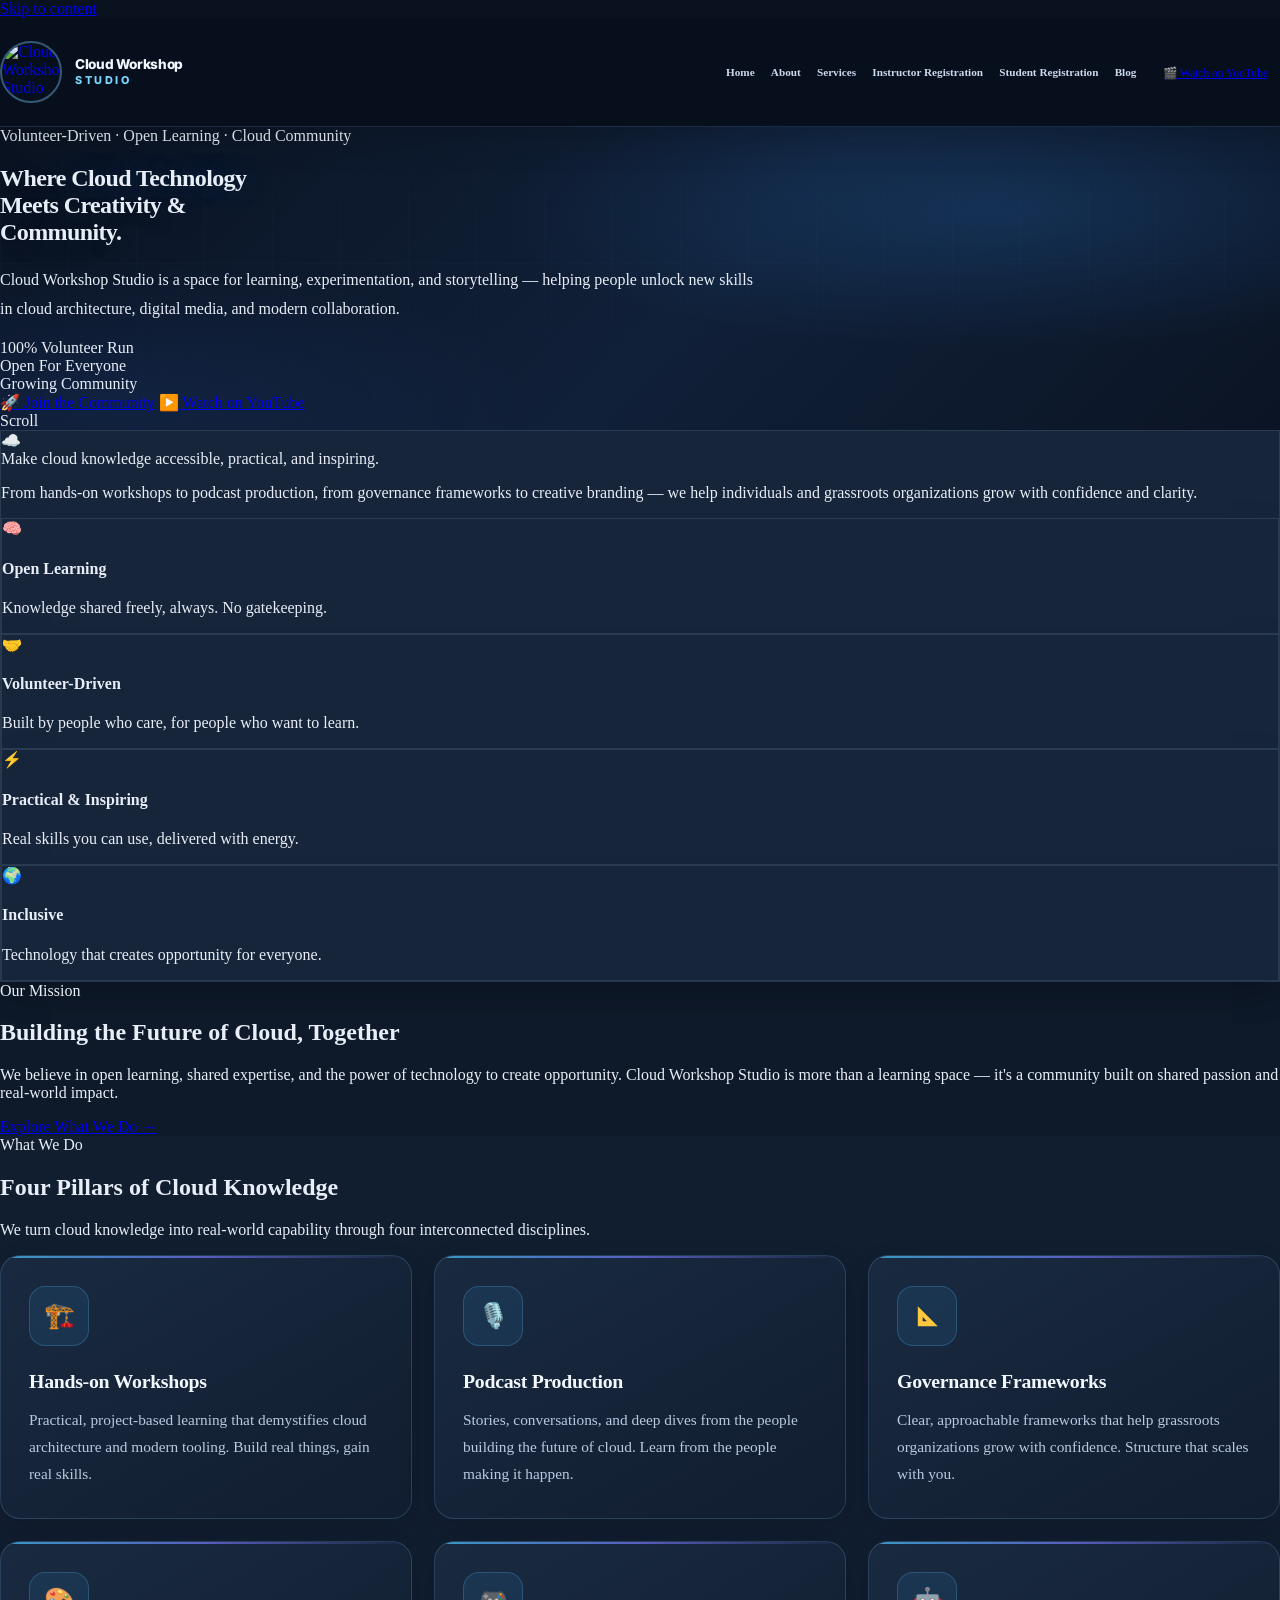
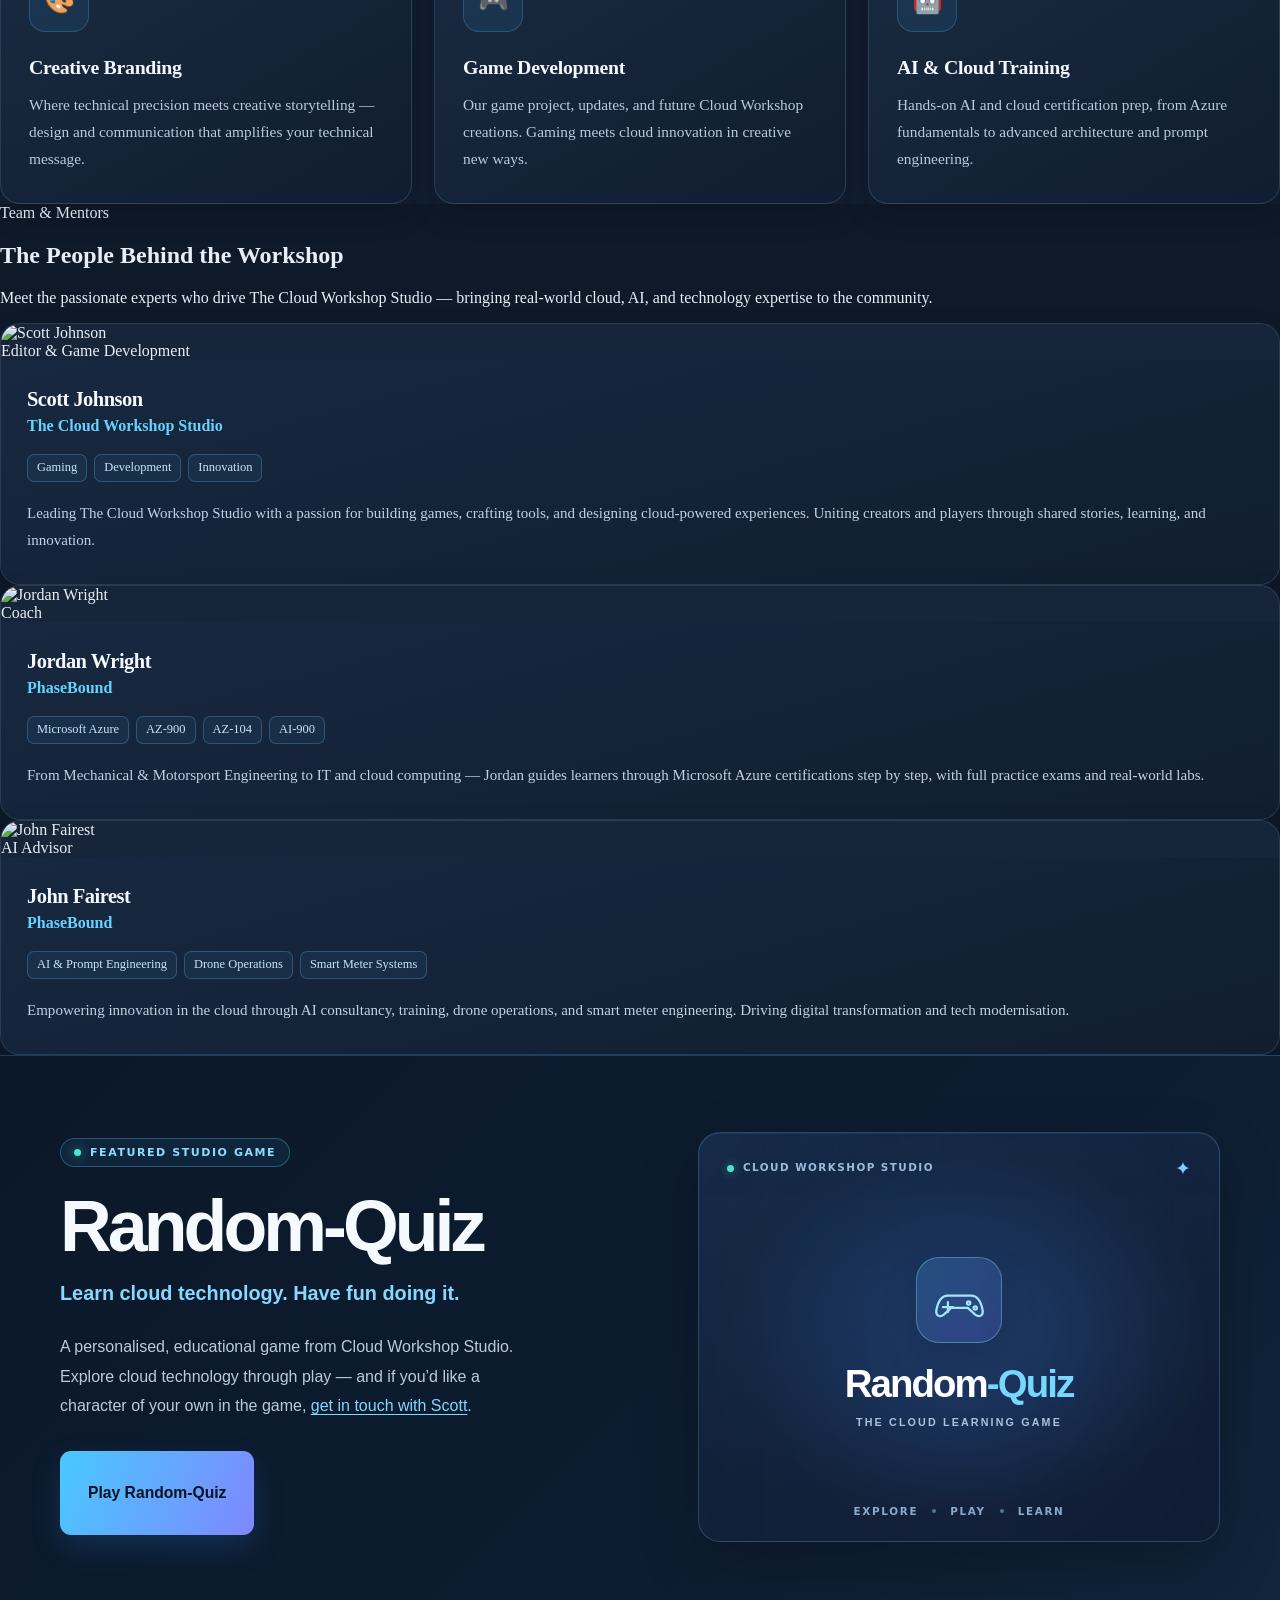
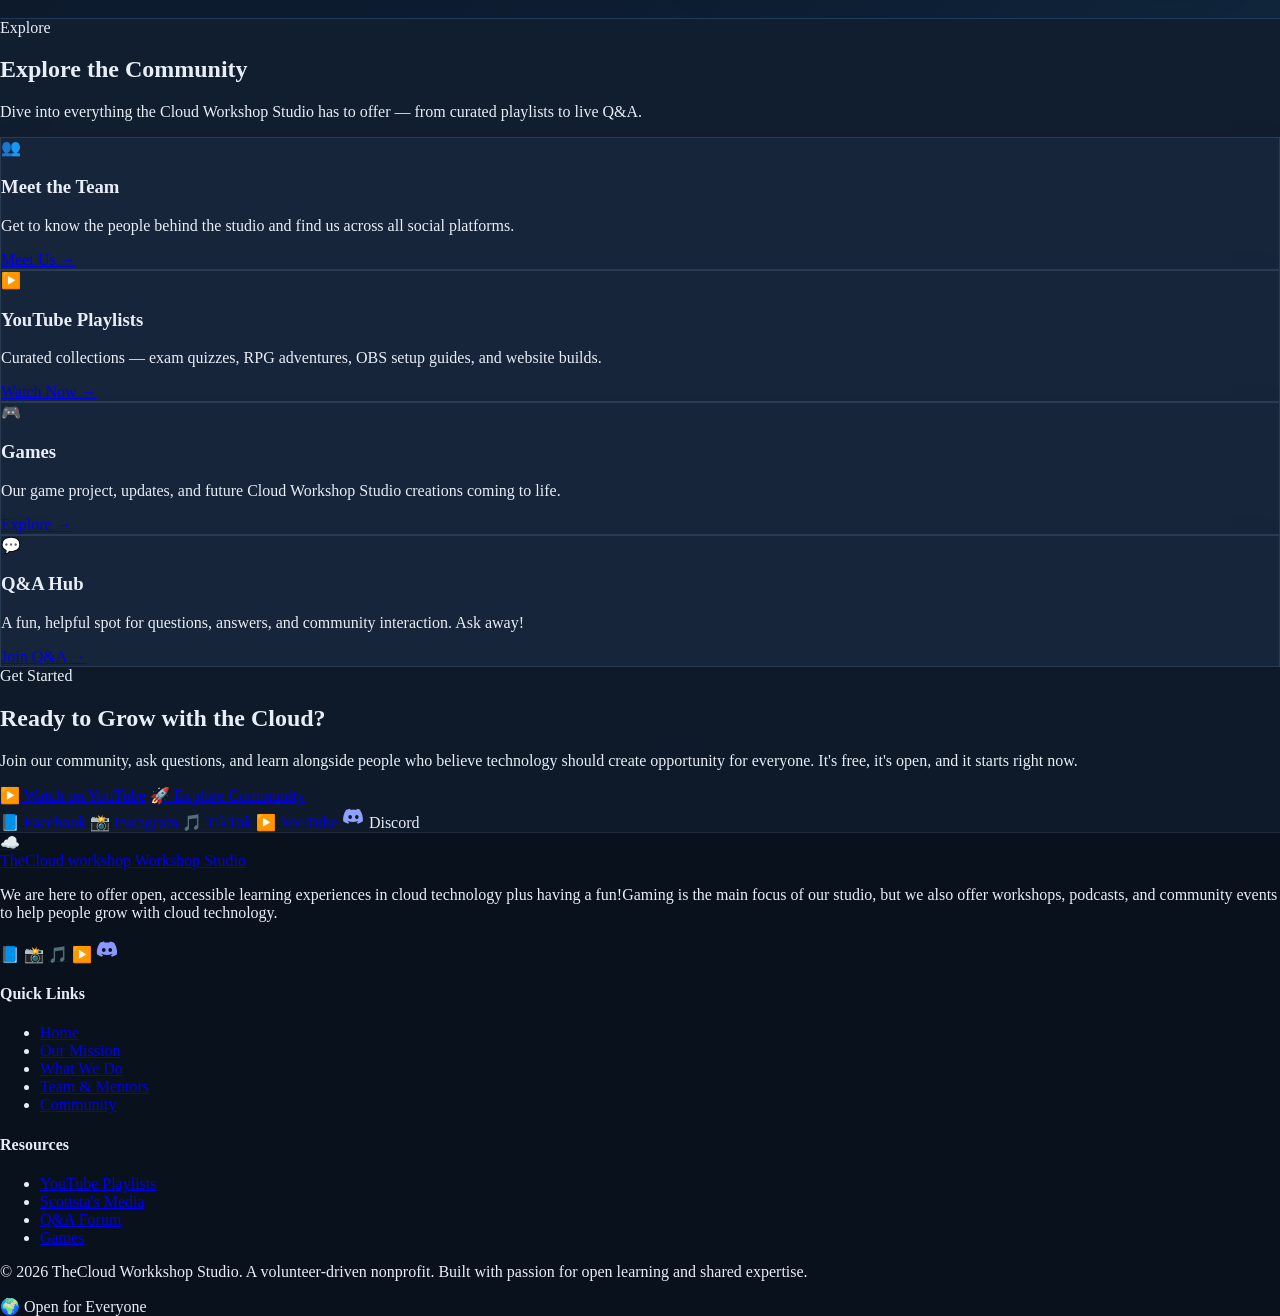
==== commit 0855034c: "Add files via upload" ====
--- a/index.html
+++ b/index.html
@@ -746,6 +746,43 @@
 </style>
 <style id="cw-discord-icon-style">.cta-social .discord-pending{cursor:default!important}.cta-social .discord-icon{display:inline-flex;align-items:center;justify-content:center;color:#8ea1ff}.cta-social .discord-icon svg{display:block;width:23px;height:23px}</style>
 <style id="cw-discord-footer-alignment">.footer-social > a.cw-discord-footer {cursor:default !important; text-decoration:none !important;} .footer-social > a.cw-discord-footer svg {display:block;width:22px;height:22px;}</style>
+<style id="cw-original-service-icons">#what-we-do .service-icon{font-size:1.55rem !important;line-height:1 !important;}</style>
+<style id="cw-random-quiz-clean-refresh">
+/* Only the Random-Quiz feature is redesigned. */
+.cws-trailer {padding:76px 24px !important;background:linear-gradient(135deg,#0b1829 0%,#0d1c30 60%,#10253b 100%) !important;}
+.cws-trailer .cws-wrapper {max-width:1160px !important;grid-template-columns:minmax(0,1fr) minmax(320px,.93fr) !important;gap:clamp(35px,6vw,90px) !important;}
+.cws-trailer .cws-eyebrow {padding:7px 13px !important;font-size:.69rem !important;letter-spacing:.14em !important;margin-bottom:23px !important;}
+.cws-trailer .cws-heading {font-size:clamp(2.9rem,5.6vw,5rem) !important;line-height:1.02 !important;letter-spacing:-.055em !important;margin-bottom:16px !important;}
+.cws-trailer .cws-tagline {font-size:clamp(1.06rem,1.7vw,1.24rem) !important;color:#86d8ff !important;margin:0 0 23px !important;line-height:1.5 !important;}
+.cws-trailer .cws-description {max-width:53ch !important;font-size:1rem !important;line-height:1.85 !important;color:#bbcbdd !important;margin-bottom:30px !important;}
+.cws-trailer .cws-button {border-radius:11px !important;padding:16px 28px !important;font-size:.98rem !important;min-height:52px !important;}
+.cws-trailer .cws-showcase {
+  min-height:360px !important;border-radius:22px !important;
+  background:radial-gradient(ellipse at 52% 50%,rgba(60,121,211,.25),transparent 63%),linear-gradient(155deg,#162b48,#111d33 80%) !important;
+  border:1px solid rgba(119,186,247,.24) !important;
+  box-shadow:0 24px 60px rgba(0,0,0,.22),inset 0 1px 0 rgba(255,255,255,.05) !important;
+}
+.cws-trailer .cws-showcase::before {opacity:.35 !important;background-size:34px 34px !important;}
+.cws-trailer .cws-showcase::after {opacity:.11 !important;}
+.cws-trailer .cws-showcase-content {width:100% !important;min-height:360px !important;display:flex !important;flex-direction:column !important;justify-content:space-between !important;padding:24px 28px !important;}
+.cws-trailer .cws-art-top,.cws-trailer .cws-art-bottom {display:flex;align-items:center;justify-content:space-between;}
+.cws-trailer .cws-art-label {font:700 .65rem/1.3 system-ui,sans-serif;letter-spacing:.14em;color:#9bbbd9;display:flex;align-items:center;gap:9px;}
+.cws-trailer .cws-status-dot {width:7px;height:7px;border-radius:50%;background:#4ce2c9;box-shadow:0 0 10px rgba(76,226,201,.5);}
+.cws-trailer .cws-art-star {font-size:1.2rem;color:#83caff;}
+.cws-trailer .cws-art-main {text-align:center;padding:16px 0;}
+.cws-trailer .cws-game-mark {width:84px !important;height:84px !important;border-radius:23px !important;margin-bottom:18px !important;background:linear-gradient(145deg,rgba(77,178,251,.22),rgba(113,99,236,.19)) !important;}
+.cws-trailer .cws-game-mark svg {width:53px !important;height:53px !important;}
+.cws-trailer .cws-game-title {font-size:clamp(2rem,3vw,2.7rem) !important;letter-spacing:-.05em !important;margin-bottom:9px !important;}
+.cws-trailer .cws-game-title span {color:#76d7ff;}
+.cws-trailer .cws-game-subtitle {font-size:.67rem !important;letter-spacing:.2em !important;color:#a9c2df !important;}
+.cws-trailer .cws-art-bottom {justify-content:center;gap:14px;font:700 .65rem/1 system-ui,sans-serif;letter-spacing:.16em;color:#8caacb;}
+.cws-trailer .cws-art-separator {width:4px;height:4px;background:#4d779e;border-radius:50%;}
+@media(max-width:790px) {
+ .cws-trailer {padding:64px 20px !important;}
+ .cws-trailer .cws-wrapper {grid-template-columns:1fr !important;gap:32px !important;}
+ .cws-trailer .cws-showcase,.cws-trailer .cws-showcase-content {min-height:310px !important;}
+}
+</style>
 </head>
 
 <body class="home wp-singular page-template page-template-frontpage page-template-frontpage-php page page-id-11 wp-custom-logo wp-theme-cloudworkshop-theme tutor-lms is-front-page elementor-default elementor-kit-79">
@@ -1042,7 +1079,7 @@
 
 <div class="service-card">
 
-<div class="service-icon"><svg aria-hidden="true" viewBox="0 0 24 24" fill="none" stroke="currentColor" stroke-width="1.7" stroke-linecap="round" stroke-linejoin="round"><path d="M3 21h18M5 21V7l7-4 7 4v14M9 21v-6h6v6M9 9h.01M15 9h.01M9 12h.01M15 12h.01"/></svg></div>
+<div class="service-icon">🏗️</div>
 
 <h3>Hands-on Workshops</h3>
 
@@ -1052,7 +1089,7 @@
 
 <div class="service-card">
 
-<div class="service-icon"><svg aria-hidden="true" viewBox="0 0 24 24" fill="none" stroke="currentColor" stroke-width="1.7" stroke-linecap="round" stroke-linejoin="round"><rect x="7" y="2" width="10" height="14" rx="5"/><path d="M5 10a7 7 0 0 0 14 0M12 17v5M8 22h8"/></svg></div>
+<div class="service-icon">🎙️</div>
 
 <h3>Podcast Production</h3>
 
@@ -1062,7 +1099,7 @@
 
 <div class="service-card">
 
-<div class="service-icon"><svg aria-hidden="true" viewBox="0 0 24 24" fill="none" stroke="currentColor" stroke-width="1.7" stroke-linecap="round" stroke-linejoin="round"><path d="M8 3H5a2 2 0 0 0-2 2v14a2 2 0 0 0 2 2h14a2 2 0 0 0 2-2V8l-5-5H8Z"/><path d="M14 3v6h7M7 13h10M7 17h7"/></svg></div>
+<div class="service-icon"><svg aria-hidden="true" viewBox="0 0 24 24" width="30" height="30" fill="none" xmlns="http://www.w3.org/2000/svg"><path d="M4 3.5V20h16.5L4 3.5Z" fill="#FFC83D"/><path d="M8 12.4v3.5h3.5L8 12.4Z" fill="#18304B"/></svg></div>
 
 <h3>Governance Frameworks</h3>
 
@@ -1072,7 +1109,7 @@
 
 <div class="service-card">
 
-<div class="service-icon"><svg aria-hidden="true" viewBox="0 0 24 24" fill="none" stroke="currentColor" stroke-width="1.7" stroke-linecap="round" stroke-linejoin="round"><path d="M12 3a9 9 0 1 0 9 9c0-1.7-1.5-2.8-3.2-2.3-.9.3-1.9-.4-1.8-1.4.2-1.7-1.6-2.5-4-2.5Z"/><circle cx="7.5" cy="11" r="1"/><circle cx="11" cy="7.5" r="1"/><circle cx="7.8" cy="15.5" r="1"/></svg></div>
+<div class="service-icon">🎨</div>
 
 <h3>Creative Branding</h3>
 
@@ -1082,7 +1119,7 @@
 
 <div class="service-card">
 
-<div class="service-icon"><svg aria-hidden="true" viewBox="0 0 24 24" fill="none" stroke="currentColor" stroke-width="1.7" stroke-linecap="round" stroke-linejoin="round"><path d="M6 12h12a4 4 0 0 1 3.8 5.3l-.5 1.5a2 2 0 0 1-3.2.9L15 17H9l-3.1 2.7a2 2 0 0 1-3.2-.9l-.5-1.5A4 4 0 0 1 6 12Z"/><path d="M7 15v4M5 17h4M16 15h3M17.5 13.5v3"/></svg></div>
+<div class="service-icon">🎮</div>
 
 <h3>Game Development</h3>
 
@@ -1092,7 +1129,7 @@
 
 <div class="service-card">
 
-<div class="service-icon"><svg aria-hidden="true" viewBox="0 0 24 24" fill="none" stroke="currentColor" stroke-width="1.7" stroke-linecap="round" stroke-linejoin="round"><rect x="6" y="7" width="12" height="10" rx="2"/><path d="M12 3v4M9 3h6M9 12h.01M15 12h.01M8 17v3M16 17v3M3 10v4M21 10v4"/></svg></div>
+<div class="service-icon">🤖</div>
 
 <h3>AI &amp; Cloud Training</h3>
 
@@ -1254,30 +1291,18 @@
 
 <section class="cws-trailer">
 <div class="cws-wrapper"><div class="cws-copy"><span class="cws-eyebrow">Featured Studio Game</span>
-<h2 class="cws-heading">Random-Quiz — Cloud Workshop Studio Game</h2>
-<p class="cws-tagline">
-
-A Game which is fun and educational.
-
-</p>
-<p class="cws-description">
-
-A personalised experience from <strong>Cloud Workshop Studio</strong> — 
-
-Have fun while learning about cloud technologies. If you want a character of you, Scott can make one for you, so you can be part of the action! <a href="mailto:scott@thecloudworkshop.uk">Get in touch</a> to learn more.
-
-</p>
-<a class="cws-button" href="https://scottsta.itch.io/random-quiz">
-
-Play Random-Quiz for Azure
-
-</a>
-</div><div aria-label="Random-Quiz featured game artwork" class="cws-showcase">
-<div aria-hidden="true" class="cws-game-dots"><i></i><i></i><i></i></div>
-<div class="cws-showcase-content">
-<div aria-hidden="true" class="cws-game-mark"><svg fill="none" stroke="currentColor" stroke-linecap="round" stroke-linejoin="round" stroke-width="3" viewbox="0 0 64 64"><path d="M18 26h28c8 0 12 7 14 18 1 6-4 9-9 5l-9-8H22l-9 8c-5 4-10 1-9-5 2-11 6-18 14-18Z"></path><path d="M18 34v12M12 40h12"></path><circle cx="43" cy="35" r="2"></circle><circle cx="51" cy="41" r="2"></circle></svg></div>
-<p class="cws-game-title">Random<span style="color:#79d8ff">-Quiz</span></p>
-<p class="cws-game-subtitle">Play · Learn · Explore</p>
+<h2 class="cws-heading">Random-Quiz</h2>
+<p class="cws-tagline">Learn cloud technology. Have fun doing it.</p>
+<p class="cws-description">A personalised, educational game from Cloud Workshop Studio. Explore cloud technology through play — and if you’d like a character of your own in the game, <a href="mailto:scott@thecloudworkshop.uk">get in touch with Scott</a>.</p>
+<a class="cws-button" href="https://scottsta.itch.io/random-quiz">Play Random-Quiz</a>
+</div><div aria-label="Random-Quiz featured game artwork" class="cws-showcase"><div class="cws-showcase-content">
+<div class="cws-art-top"><span class="cws-art-label"><span class="cws-status-dot"></span> CLOUD WORKSHOP STUDIO</span><span aria-hidden="true" class="cws-art-star">✦</span></div>
+<div class="cws-art-main">
+<div aria-hidden="true" class="cws-game-mark"><svg fill="none" stroke="currentColor" stroke-linecap="round" stroke-linejoin="round" stroke-width="2.7" viewbox="0 0 64 64"><path d="M18 26h28c8 0 12 7 14 18 1 6-4 9-9 5l-9-8H22l-9 8c-5 4-10 1-9-5 2-11 6-18 14-18Z"></path><path d="M18 34v12M12 40h12"></path><circle cx="43" cy="35" r="2"></circle><circle cx="51" cy="41" r="2"></circle></svg></div>
+<div class="cws-game-title">Random<span>-Quiz</span></div>
+<p class="cws-game-subtitle">THE CLOUD LEARNING GAME</p>
+</div>
+<div class="cws-art-bottom"><span>EXPLORE</span><span class="cws-art-separator"></span><span>PLAY</span><span class="cws-art-separator"></span><span>LEARN</span></div>
 </div></div></div>
 </section>
 
